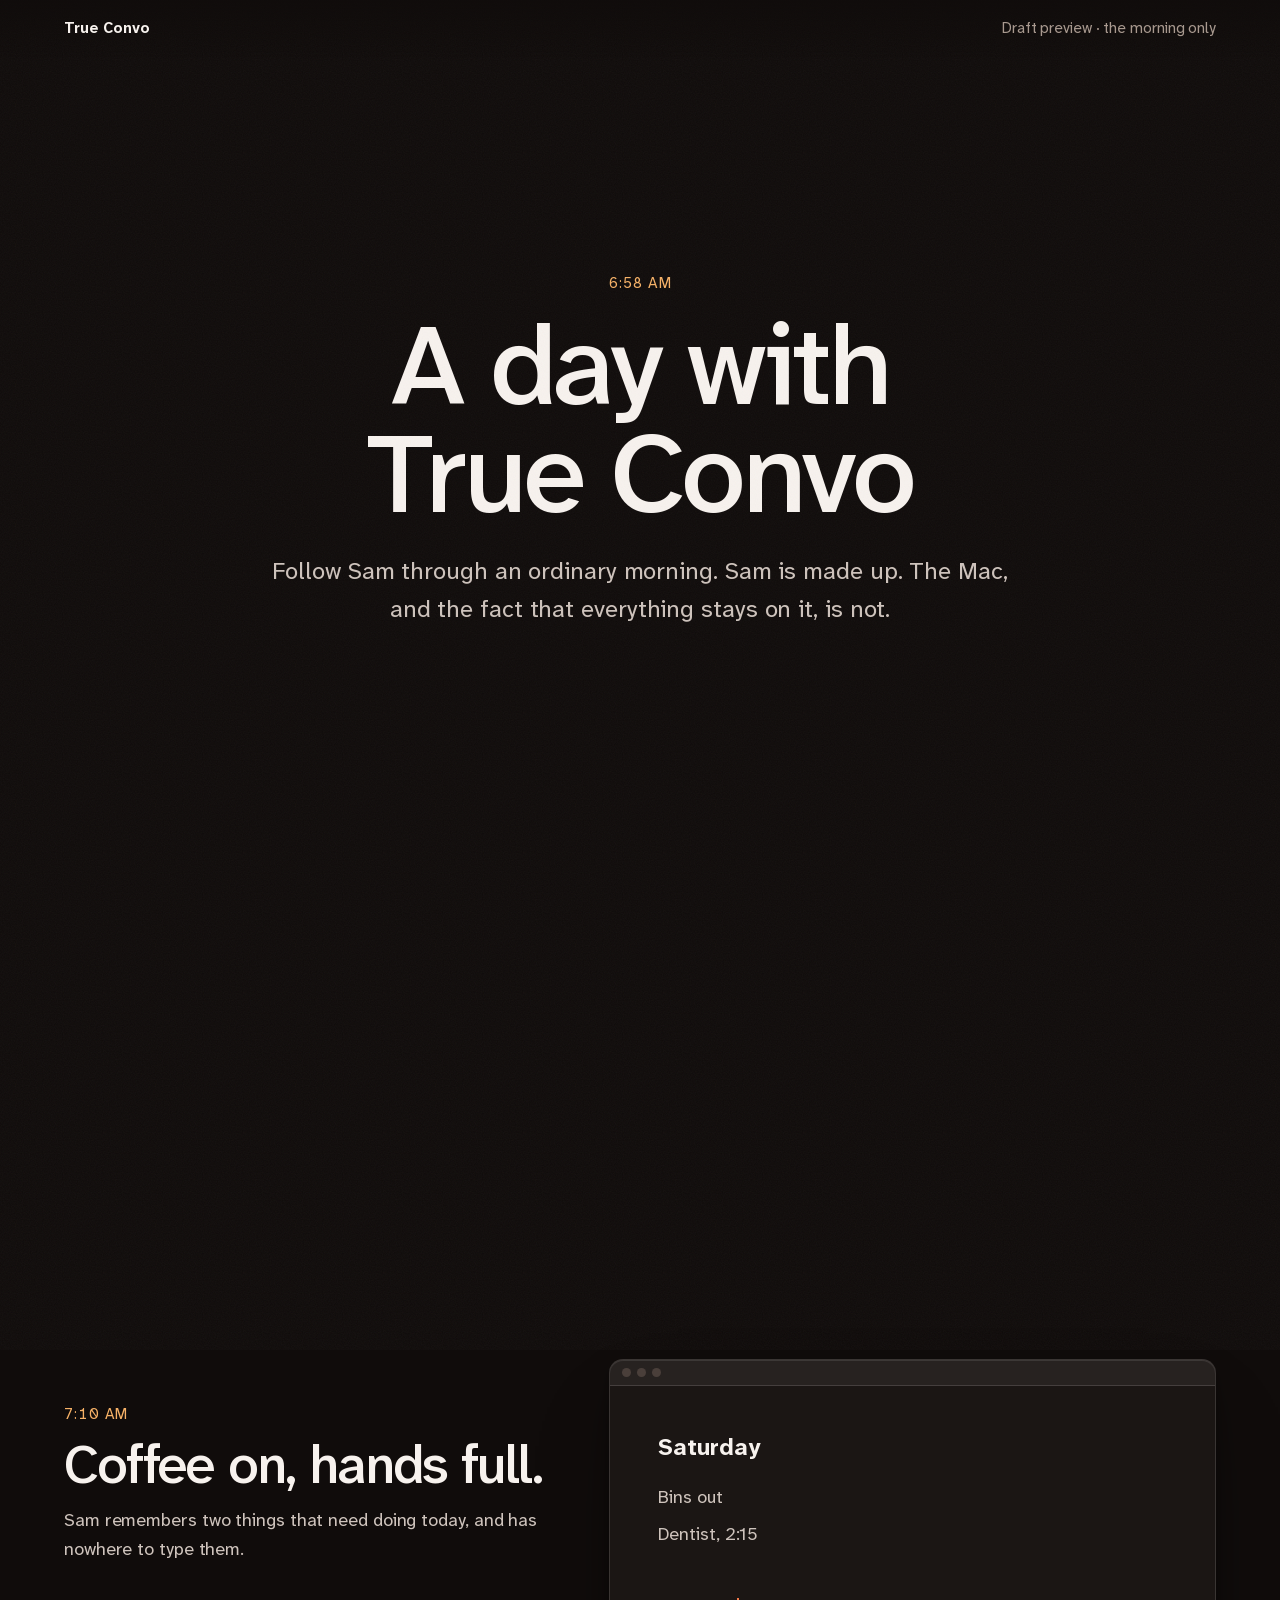
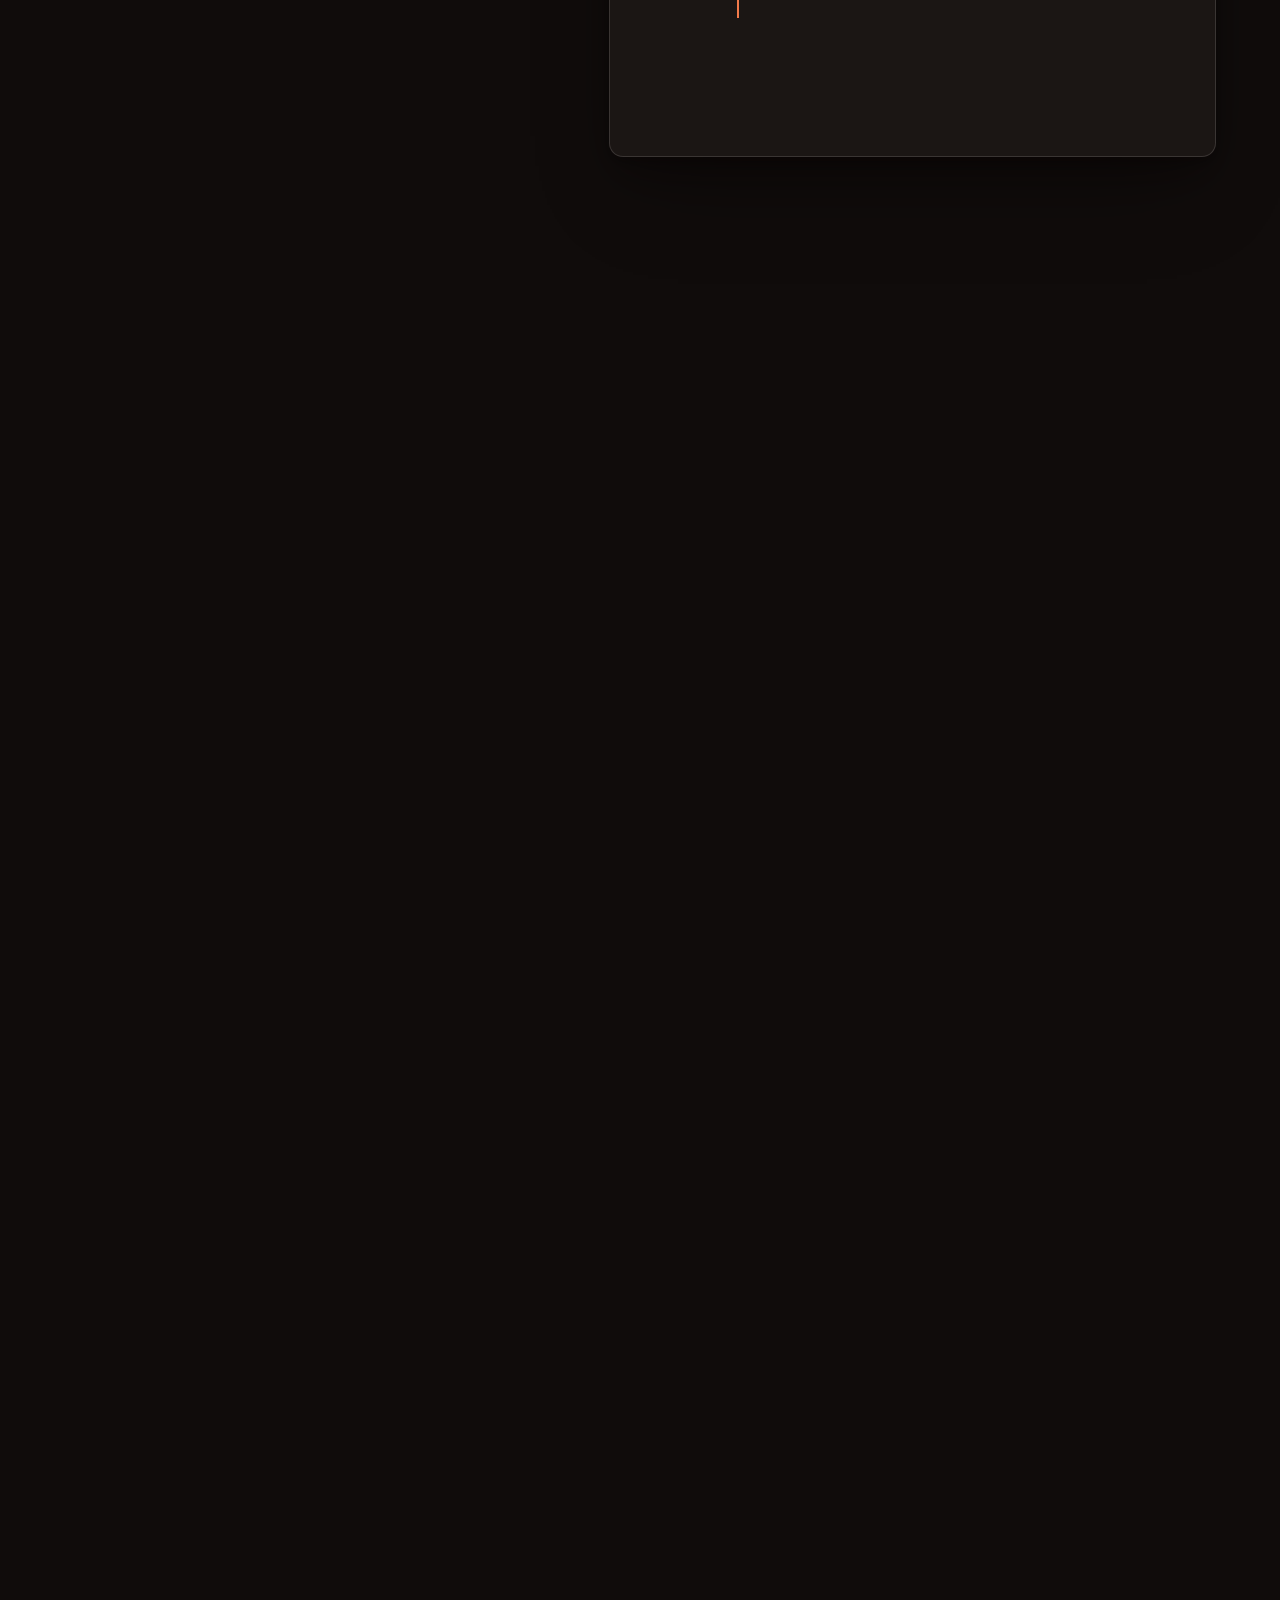
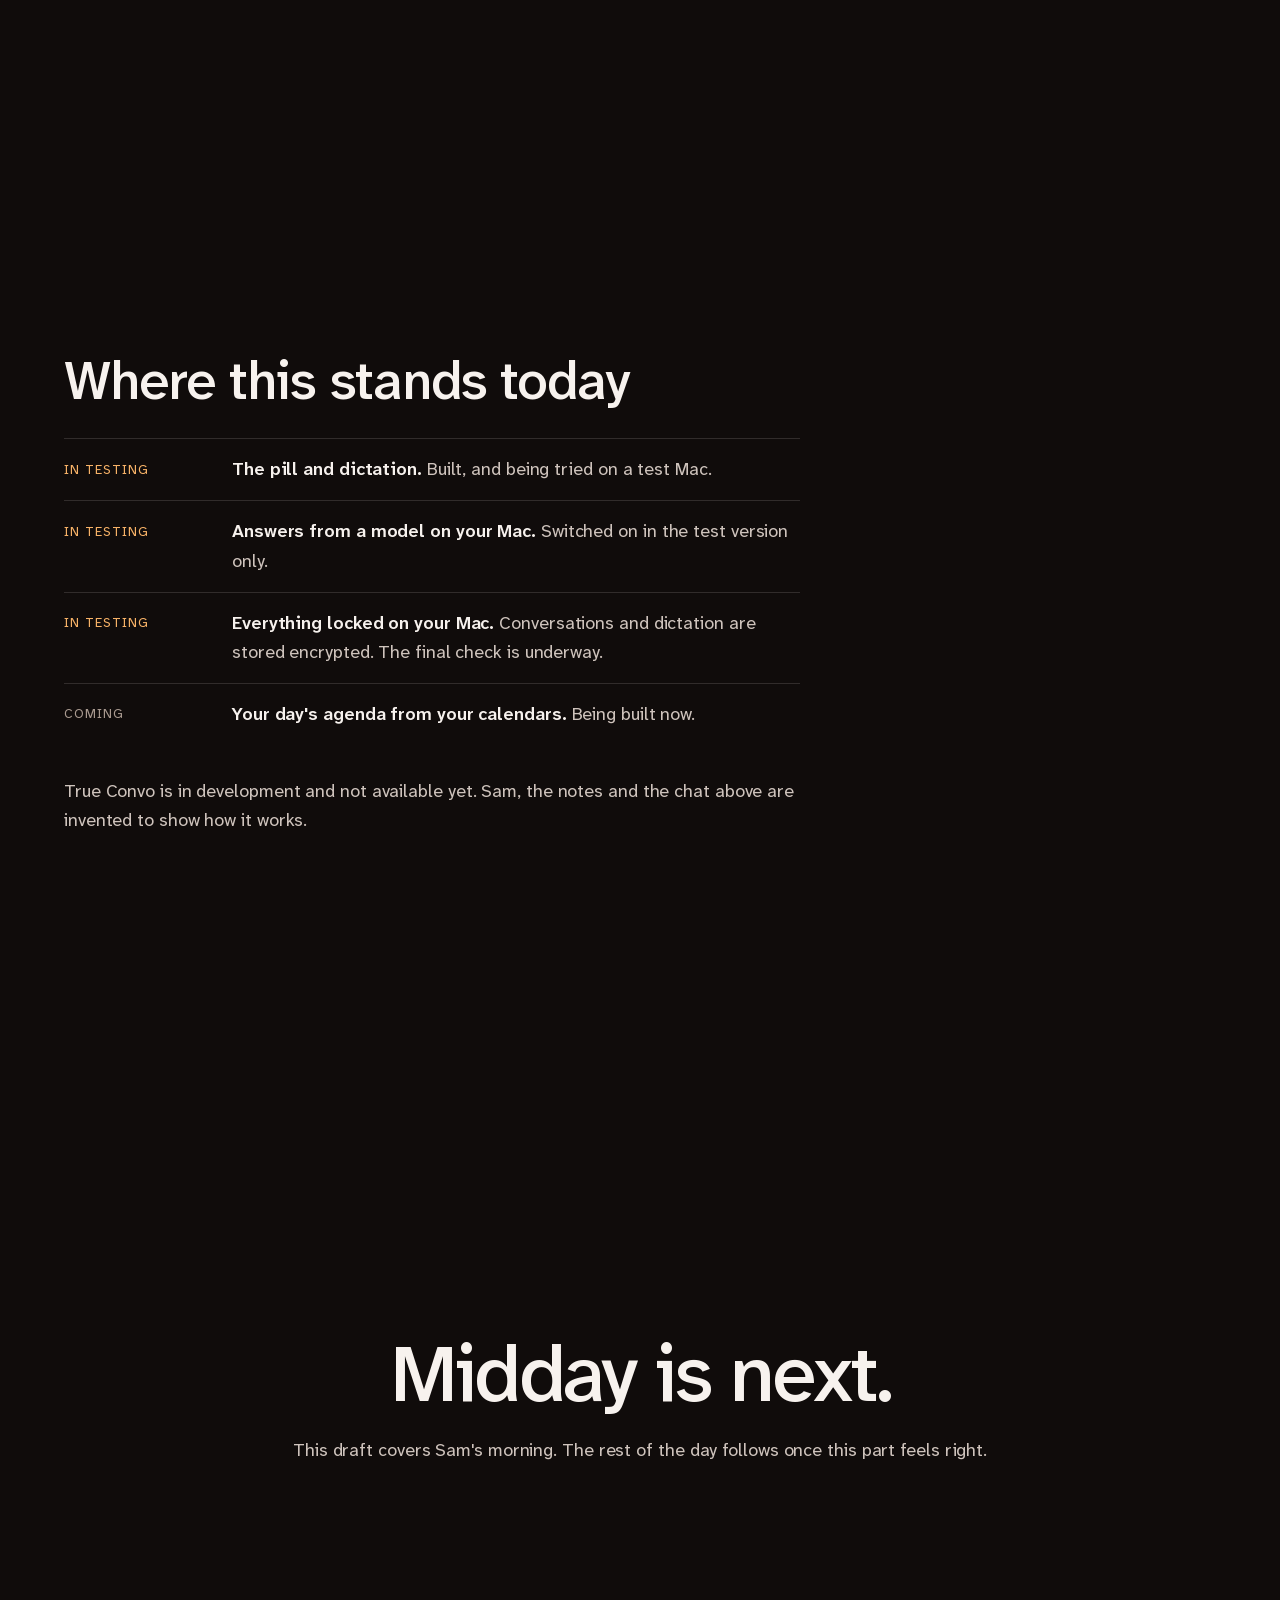
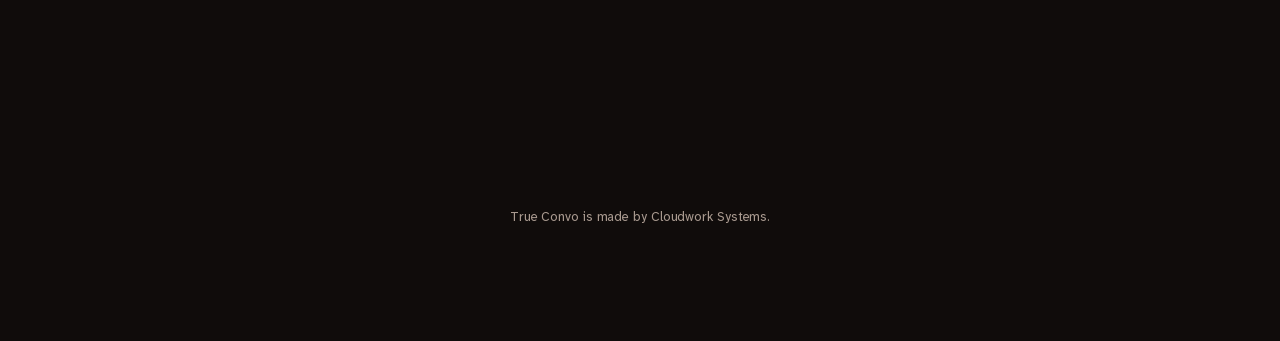
==== trueconvo-day/index.html @ 7fa87f6d "Add rough morning scene for "A day with True Convo" Draft scroll page built on the scroll-craft engi" ====
<!doctype html>
<!--
  "A day with True Convo": rough first scene (the morning). Draft preview only.
  Built with the scroll-craft engine (vendor/, MIT, see vendor/scroll-craft-LICENSE.txt).
  Colours and font follow True Convo's Ember brand (open-convo brand/README.md).
  Feature labels follow open-convo STATUS.md as of November 1, 2026.
  Nothing on this page loads from another site.
-->
<html lang="en">
<head>
<meta charset="utf-8">
<meta name="viewport" content="width=device-width, initial-scale=1, viewport-fit=cover">
<title>A day with True Convo</title>
<meta name="description" content="Follow one invented person through an ordinary morning with True Convo, a personal AI app for the Mac that keeps your conversations on your own computer.">
<meta name="robots" content="noindex">
<link rel="icon" href="data:image/svg+xml,<svg xmlns='http://www.w3.org/2000/svg' viewBox='0 0 32 32'><rect width='32' height='32' rx='7' fill='%2315110f'/><circle cx='16' cy='16' r='7' fill='%23f37a4a'/></svg>">
<link rel="stylesheet" href="vendor/scrollcraft.css">
<style>
  @font-face {
    font-family: "Atkinson Hyperlegible Next";
    font-style: normal; font-weight: 200 800; font-display: swap;
    src: url(fonts/atkinson-hyperlegible-next-02.woff2) format("woff2");
    unicode-range: U+0100-02BA, U+02BD-02C5, U+02C7-02CC, U+02CE-02D7, U+02DD-02FF, U+0304, U+0308, U+0329, U+1D00-1DBF, U+1E00-1E9F, U+1EF2-1EFF, U+2020, U+20A0-20AB, U+20AD-20C0, U+2113, U+2C60-2C7F, U+A720-A7FF;
  }
  @font-face {
    font-family: "Atkinson Hyperlegible Next";
    font-style: normal; font-weight: 200 800; font-display: swap;
    src: url(fonts/atkinson-hyperlegible-next-03.woff2) format("woff2");
    unicode-range: U+0000-00FF, U+0131, U+0152-0153, U+02BB-02BC, U+02C6, U+02DA, U+02DC, U+0304, U+0308, U+0329, U+2000-206F, U+20AC, U+2122, U+2191, U+2193, U+2212, U+2215, U+FEFF, U+FFFD;
  }

  /* Ember, mapped onto the engine's six roles. */
  :root {
    --sc-canvas:     #100c0b;
    --sc-surface:    #221c1a;
    --sc-ink:        #f7f2ee;
    --sc-ink-soft:   #cec3bc;
    --sc-accent:     #c8298b;
    --sc-accent-ink: #ffffff;
    --sc-font-display: "Atkinson Hyperlegible Next", -apple-system, BlinkMacSystemFont, "Segoe UI", sans-serif;
    --sc-font-text:    "Atkinson Hyperlegible Next", -apple-system, BlinkMacSystemFont, "Segoe UI", sans-serif;
    --sc-shadow-color: 15 40% 3%;

    --coral: #f37a4a;
    --amber: #f7b267;
    --magenta: #c8298b;
    --muted: #a8998f;
    --line: rgba(247, 242, 238, 0.14);
  }

  body { background: var(--sc-canvas); }

  .bar {
    position: fixed; inset: 0 0 auto 0; z-index: var(--sc-z-chrome);
    display: flex; justify-content: space-between; align-items: center;
    padding: var(--sc-4) var(--sc-gutter);
    font-size: var(--sc-t-sm); color: var(--sc-ink);
    background: linear-gradient(to bottom, rgba(16,12,11,0.85), rgba(16,12,11,0));
  }
  .bar b { font-weight: 700; letter-spacing: -0.01em; }
  .draft { color: var(--muted); }

  /* The signature move: the morning light is the Ember gradient, and it
     rises with the scroll, so the scroll bar is the clock. */
  .sky {
    position: absolute; inset: auto -20% -60% -20%; height: 120%;
    pointer-events: none; z-index: 0;
    background:
      radial-gradient(60% 55% at 50% 100%, rgba(247,178,103,0.42), rgba(243,122,74,0.30) 34%, rgba(200,41,139,0.20) 58%, transparent 80%);
    opacity: calc(0.25 + var(--sc-p, 0) * 0.75);
    translate: 0 calc((1 - var(--sc-p, 0)) * 45%);
  }

  /* --- 1 · hero ----------------------------------------------------------- */
  .hero { display: grid; place-items: center; text-align: center; padding-inline: var(--sc-gutter); }
  .hero__inner { position: relative; z-index: 2; max-width: 46rem; }
  .hero h1 { margin: 0 0 var(--sc-5); }
  .hero .sc-body { margin-inline: auto; font-size: var(--sc-t-lg); }
  .time { font-variant-numeric: tabular-nums; color: var(--amber); font-size: var(--sc-t-sm); letter-spacing: 0.06em; margin: 0 0 var(--sc-4); }

  /* --- 2 · the morning ---------------------------------------------------- */
  .morning {
    display: grid; grid-template-columns: minmax(0, 0.9fr) minmax(0, 1.1fr);
    align-items: center; gap: var(--sc-7);
    padding: 5.5rem var(--sc-gutter) var(--sc-6);
  }
  .steps { position: relative; z-index: 2; display: grid; }
  .steps > * { grid-area: 1 / 1; }
  .step .time { margin-bottom: var(--sc-3); }
  .step h2 { font-size: var(--sc-t-2xl); margin: 0 0 var(--sc-4); }
  .step p { margin: 0; }
  .tag {
    display: inline-block; margin-top: var(--sc-4);
    font-size: var(--sc-t-xs); letter-spacing: 0.08em; text-transform: uppercase;
    padding: 0.3em 0.75em; border-radius: 999px; border: 1px solid var(--line); color: var(--sc-ink-soft);
  }
  .tag--testing { border-color: rgba(247,178,103,0.5); color: var(--amber); }

  /* A drawn Mac screen. Drawn, not screenshotted, so it shows only what is built. */
  .mac {
    position: relative; z-index: 1;
    aspect-ratio: 16 / 10.5; border-radius: 14px;
    background: #1b1614; border: 1px solid var(--line);
    box-shadow: var(--sc-e3), var(--sc-edge);
    overflow: hidden;
  }
  .mac__menubar {
    height: 26px; display: flex; align-items: center; gap: 6px; padding-inline: 12px;
    background: rgba(247,242,238,0.05); border-bottom: 1px solid var(--line);
  }
  .mac__menubar i { width: 9px; height: 9px; border-radius: 50%; background: #4a3f3a; }
  .pane { position: absolute; inset: 26px 0 0 0; padding: 7% 8%; }
  .note__title { color: var(--sc-ink); font-size: var(--sc-t-lg); font-weight: 700; margin: 0 0 var(--sc-4); }
  .note__line { color: var(--sc-ink-soft); font-size: var(--sc-t-base); margin: 0 0 var(--sc-2); }
  .note__dictated { color: var(--sc-ink); font-size: var(--sc-t-base); margin: var(--sc-4) 0 0; }
  .note__dictated::after {
    content: ""; display: inline-block; width: 2px; height: 1.1em; margin-left: 2px;
    vertical-align: -0.15em; background: var(--coral);
  }

  .pill {
    position: absolute; left: 50%; top: 40px; translate: -50% 0; z-index: 3;
    display: flex; align-items: center; gap: 10px;
    padding: 8px 14px; border-radius: 999px;
    background: #2b2320; border: 1px solid rgba(243,122,74,0.55);
    box-shadow: var(--sc-e2); color: var(--sc-ink); font-size: var(--sc-t-xs);
    white-space: nowrap;
  }
  .wave { display: flex; gap: 3px; align-items: center; height: 14px; }
  .wave i { width: 3px; border-radius: 2px; background: var(--coral); height: 40%; }
  .wave i:nth-child(2) { height: 90%; } .wave i:nth-child(3) { height: 60%; }
  .wave i:nth-child(4) { height: 100%; } .wave i:nth-child(5) { height: 50%; }

  .desk { background: #1b1614; display: grid; grid-template-columns: 26% 1fr; padding: 0; }
  .desk__side { border-right: 1px solid var(--line); padding: 8% 7%; }
  .desk__side b { display: block; color: var(--sc-ink); font-size: var(--sc-t-sm); margin-bottom: var(--sc-4); }
  .desk__side span { display: block; color: var(--muted); font-size: var(--sc-t-xs); padding: 0.45em 0.6em; border-radius: 6px; margin-bottom: 4px; }
  .desk__side span.on { background: rgba(200,41,139,0.18); color: var(--sc-ink); }
  .desk__chat { padding: 6% 7%; display: flex; flex-direction: column; gap: var(--sc-4); }
  .msg { font-size: var(--sc-t-sm); line-height: 1.5; max-width: 34ch; }
  .msg small { display: block; color: var(--muted); font-size: var(--sc-t-xs); margin-bottom: 4px; }
  .msg--me { align-self: flex-end; background: #362c28; color: var(--sc-ink); padding: 0.7em 0.9em; border-radius: 12px 12px 2px 12px; }
  .msg--ai { color: var(--sc-ink-soft); }
  .local {
    margin-top: auto; align-self: flex-start; font-size: var(--sc-t-xs); color: var(--amber);
    border: 1px solid rgba(247,178,103,0.4); border-radius: 999px; padding: 0.3em 0.8em;
  }

  /* --- 3 · where this stands --------------------------------------------- */
  .stands h2 { margin: 0 0 var(--sc-6); }
  .stands ul { list-style: none; margin: 0; padding: 0; max-width: 46rem; }
  .stands li { display: grid; grid-template-columns: 9.5rem 1fr; gap: var(--sc-4); padding: var(--sc-4) 0; border-top: 1px solid var(--line); color: var(--sc-ink-soft); }
  .stands li b { color: var(--sc-ink); font-weight: 600; }
  .stands .k { font-size: var(--sc-t-xs); letter-spacing: 0.08em; text-transform: uppercase; padding-top: 0.25em; }
  .k--testing { color: var(--amber); }
  .k--coming { color: var(--muted); }

  /* --- 4 · close ---------------------------------------------------------- */
  .close { display: grid; place-items: center; text-align: center; padding-inline: var(--sc-gutter); }
  .close .sc-body { margin: var(--sc-5) auto 0; }
  .foot { position: absolute; inset: auto 0 0 0; padding: var(--sc-5) var(--sc-gutter); color: var(--muted); font-size: var(--sc-t-xs); text-align: center; }

  /* --- phone: the screen goes on top, the words underneath --------------- */
  @media (max-width: 760px) {
    .morning { grid-template-columns: 1fr; grid-template-rows: auto 1fr; gap: var(--sc-5); align-content: start; padding-top: 4.5rem; }
    .mac { order: -1; aspect-ratio: 4 / 3.9; }
    .note { padding-top: 16%; }
    .pill { top: 34px; }
    .msg { font-size: var(--sc-t-xs); }
    .desk__chat { padding: 7% 6%; gap: var(--sc-3); }
    .pane { padding: 8% 7%; }
    .desk { grid-template-columns: 1fr; }
    .desk__side { display: none; }
    .step h2 { font-size: var(--sc-t-xl); }
    .stands li { grid-template-columns: 1fr; gap: var(--sc-1); }
    .draft { display: none; }
  }
</style>
</head>
<body>

<span data-sc-progress></span>
<div class="sc-grain" aria-hidden="true"></div>

<header class="bar">
  <b>True Convo</b>
  <span class="draft">Draft preview · the morning only</span>
</header>

<main id="top">

  <!-- 1 · Before dawn. Greets on landing. -->
  <section data-sc-act="pin" data-sc-span="1.2" data-sc-drift="#100c0b">
    <div data-sc-stage class="hero">
      <div class="sky" aria-hidden="true"></div>
      <div class="hero__inner" data-sc-cue="0 1 0 0.12">
        <p class="time">6:58 AM</p>
        <h1 class="sc-display sc-display--xl" data-sc-kinetic="lines">A day with True&nbsp;Convo</h1>
        <p class="sc-body">Follow Sam through an ordinary morning. Sam is made up. The Mac, and the fact that everything stays on it, is not.</p>
      </div>
    </div>
  </section>

  <!-- 2 · The morning. One pinned act; the light rises as you scroll. -->
  <section data-sc-act="pin" data-sc-span="4.4" data-sc-drift="#1a1210">
    <div data-sc-stage class="morning">
      <div class="sky" aria-hidden="true"></div>

      <div class="steps">
        <div class="step" data-sc-cue="0 0.23 0 0.15">
          <p class="time">7:10 AM</p>
          <h2 class="sc-display">Coffee on, hands full.</h2>
          <p class="sc-body">Sam remembers two things that need doing today, and has nowhere to type them.</p>
        </div>
        <div class="step" data-sc-cue="0.2 0.45 0.15 0.15">
          <p class="time">7:11 AM</p>
          <h2 class="sc-display">Two taps, and it's listening.</h2>
          <p class="sc-body">A double tap of the Right Option key brings up a small pill at the top of the screen.</p>
          <span class="tag tag--testing">In testing</span>
        </div>
        <div class="step" data-sc-cue="0.42 0.67 0.15 0.15">
          <p class="time">7:11 AM</p>
          <h2 class="sc-display">Sam talks. The words land where the cursor is.</h2>
          <p class="sc-body">Any app Sam can type in. The speech is turned into text on the Mac itself.</p>
          <span class="tag tag--testing">In testing</span>
        </div>
        <div class="step" data-sc-cue="0.64">
          <p class="time">8:30 AM</p>
          <h2 class="sc-display">Then a harder question.</h2>
          <p class="sc-body">On the Desk, Sam asks for help planning a tricky call. The answer comes from an AI model running on Sam's own Mac. Nothing leaves it.</p>
          <span class="tag tag--testing">In testing</span>
        </div>
      </div>

      <div class="mac" aria-label="A drawing of Sam's Mac screen">
        <div class="mac__menubar" aria-hidden="true"><i></i><i></i><i></i></div>

        <div class="pane note" data-sc-cue="0 0.7 0 0.08">
          <p class="note__title">Saturday</p>
          <p class="note__line">Bins out</p>
          <p class="note__line">Dentist, 2:15</p>
          <p class="note__dictated" data-sc-cue="0.44 0.7 0.4 0.05" data-sc-kinetic="words">Call Mum back about Sunday lunch, and book the car in for Thursday.</p>
        </div>

        <div class="pill" data-sc-cue="0.22 0.66 0.15 0.12" aria-hidden="true">
          <span class="wave"><i></i><i></i><i></i><i></i><i></i></span>
          Listening
        </div>

        <div class="pane desk" data-sc-cue="0.66">
          <div class="desk__side" aria-hidden="true">
            <b>Desk</b>
            <span class="on">Planning the call</span>
            <span>Garden ideas</span>
            <span>Holiday list</span>
          </div>
          <div class="desk__chat">
            <p class="msg msg--me">I need to tell my landlord the boiler's broken again. How do I keep it calm but firm?</p>
            <p class="msg msg--ai"><small>True Convo</small>Start with the date it broke and what you've already tried. Then say what you need and by when.</p>
            <span class="local">Answered on this Mac</span>
          </div>
        </div>
      </div>
    </div>
  </section>

  <!-- 3 · Plain facts, read like a document. -->
  <section class="sc-section stands" data-sc-act="flow" data-sc-drift="#15110f">
    <div class="sc-wrap" data-sc-in data-sc-stagger="70">
      <h2 class="sc-display sc-display--md">Where this stands today</h2>
      <ul>
        <li><span class="k k--testing">In testing</span><span><b>The pill and dictation.</b> Built, and being tried on a test Mac.</span></li>
        <li><span class="k k--testing">In testing</span><span><b>Answers from a model on your Mac.</b> Switched on in the test version only.</span></li>
        <li><span class="k k--testing">In testing</span><span><b>Everything locked on your Mac.</b> Conversations and dictation are stored encrypted. The final check is underway.</span></li>
        <li><span class="k k--coming">Coming</span><span><b>Your day's agenda from your calendars.</b> Being built now.</span></li>
      </ul>
      <p class="sc-body" style="margin-top: var(--sc-6)">True Convo is in development and not available yet. Sam, the notes and the chat above are invented to show how it works.</p>
    </div>
  </section>

  <!-- 4 · Close. -->
  <section data-sc-act="pin" data-sc-span="1.1" data-sc-drift="#100c0b">
    <div data-sc-stage class="close">
      <div>
        <h2 class="sc-display sc-display--lg" data-sc-cue="0.05" data-sc-kinetic="lines">Midday is next.</h2>
        <p class="sc-body" data-sc-cue="0.1">This draft covers Sam's morning. The rest of the day follows once this part feels right.</p>
      </div>
      <footer class="foot">True Convo is made by Cloudwork Systems.</footer>
    </div>
  </section>

</main>

<script src="vendor/scrollcraft.js"></script>
<script>ScrollCraft.mount(document.body);</script>
</body>
</html>
---- trueconvo-day/vendor/scrollcraft.css ----
/* ============================================================================
   scrollcraft.css: the taste floor
   ----------------------------------------------------------------------------
   Two layers, and the split matters:

     TOKENS   what you override per brand. Colour roles, the type ramp, the
              spacing scale, elevation, motion. A brand is ~12 values.
     DEVICES  what the engine drives. Do not restyle these to taste; they are
              the mechanism. Style your own markup instead.

   Nothing here draws a "component". There are no card, badge, or pill classes,
   because a stylesheet that ships those is how every page built on it ends up
   with the same shapes. You get a floor and a vocabulary; the composition is
   yours.
   ========================================================================== */

/* ---------------------------------------------------------------- tokens -- */
:root {
  /* --- colour roles. Override these six and the page is rebranded. -------- */
  --sc-canvas:      #08090b;   /* the page ground. Drift interpolates this.   */
  --sc-surface:     #101217;   /* anything raised off the ground             */
  --sc-ink:         #f4f2ef;   /* primary text                               */
  --sc-ink-soft:    #9a9ba1;   /* secondary text. Tinted, never flat gray.   */
  --sc-accent:      #d8ff3e;   /* ONE accent. It owns a region, not confetti. */
  --sc-accent-ink:  #08090b;   /* text that sits on the accent               */

  --sc-hairline:    color-mix(in oklab, var(--sc-ink) 12%, transparent);
  --sc-hairline-strong: color-mix(in oklab, var(--sc-ink) 22%, transparent);

  /* --- type. Two families max. Display carries voice, text carries prose. - */
  --sc-font-display: "Instrument Sans", "Geist", system-ui, sans-serif;
  --sc-font-text:    "Geist", system-ui, sans-serif;
  --sc-font-mono:    "Geist Mono", ui-monospace, monospace;

  /* Fluid ramp. Tracking tightens as size grows because a face set at 6rem
     with 0 tracking reads loose; this is optical correction, not decoration. */
  --sc-t-xs:   clamp(0.75rem, 0.72rem + 0.15vw, 0.82rem);
  --sc-t-sm:   clamp(0.875rem, 0.84rem + 0.18vw, 0.95rem);
  --sc-t-base: clamp(1rem, 0.96rem + 0.22vw, 1.125rem);
  --sc-t-lg:   clamp(1.2rem, 1.1rem + 0.5vw, 1.5rem);
  --sc-t-xl:   clamp(1.6rem, 1.35rem + 1.2vw, 2.25rem);
  --sc-t-2xl:  clamp(2.1rem, 1.6rem + 2.4vw, 3.4rem);
  --sc-t-3xl:  clamp(2.8rem, 1.9rem + 4.2vw, 5rem);
  --sc-t-4xl:  clamp(3.4rem, 1.9rem + 6.6vw, 7.5rem);

  --sc-track-tight:  -0.035em;
  --sc-track-snug:   -0.02em;
  --sc-track-normal: -0.005em;
  --sc-track-wide:    0.08em;

  --sc-leading-none: 0.94;
  --sc-leading-tight: 1.06;
  --sc-leading-body: 1.62;

  --sc-measure: 62ch;

  /* --- space. 4px base: the useful middle steps an 8-only scale misses. --- */
  --sc-1: 0.25rem;  --sc-2: 0.5rem;   --sc-3: 0.75rem;  --sc-4: 1rem;
  --sc-5: 1.5rem;   --sc-6: 2rem;     --sc-7: 3rem;     --sc-8: 4rem;
  --sc-9: 6rem;     --sc-10: 8rem;    --sc-11: 12rem;

  /* Section rhythm is fluid so a phone doesn't inherit desktop air. */
  --sc-section: clamp(4.5rem, 9vw, 11rem);
  --sc-gutter:  clamp(1.25rem, 5vw, 5.5rem);
  --sc-maxw:    82rem;

  /* --- radius. Pick one scale for the page and hold it. ------------------- */
  --sc-r-sm: 6px;  --sc-r-md: 12px;  --sc-r-lg: 20px;  --sc-r-pill: 999px;

  /* --- elevation. Every shadow has an offset AND a soft blur, and is tinted
         to the canvas hue. A zero-offset coloured halo is decoration, not
         depth, so there isn't one here. ---------------------------------- */
  --sc-shadow-color: 220 40% 2%;
  --sc-e1: 0 1px 2px hsl(var(--sc-shadow-color) / 0.28),
           0 2px 6px -1px hsl(var(--sc-shadow-color) / 0.20);
  --sc-e2: 0 2px 4px hsl(var(--sc-shadow-color) / 0.24),
           0 8px 18px -4px hsl(var(--sc-shadow-color) / 0.30);
  --sc-e3: 0 4px 8px hsl(var(--sc-shadow-color) / 0.22),
           0 18px 40px -8px hsl(var(--sc-shadow-color) / 0.38),
           0 48px 90px -24px hsl(var(--sc-shadow-color) / 0.30);

  /* Edge light: a 1px top highlight sells a raised surface better than any
     amount of blur, because real raised things catch light on their lip. */
  --sc-edge: inset 0 1px 0 color-mix(in oklab, var(--sc-ink) 10%, transparent);

  /* --- motion. Built-in CSS easings are too weak for UI. ------------------ */
  --sc-ease-out:    cubic-bezier(0.23, 1, 0.32, 1);
  --sc-ease-in-out: cubic-bezier(0.77, 0, 0.175, 1);
  --sc-ease-drawer: cubic-bezier(0.32, 0.72, 0, 1);
  --sc-d-fast: 160ms;  --sc-d-base: 240ms;  --sc-d-slow: 420ms;

  --sc-z-stage: 1; --sc-z-copy: 20; --sc-z-chrome: 60;
}

/* --------------------------------------------------------------- reset -- */
*, *::before, *::after { box-sizing: border-box; }
html { -webkit-text-size-adjust: 100%; scroll-behavior: smooth; }
@media (prefers-reduced-motion: reduce) { html { scroll-behavior: auto; } }

body {
  margin: 0;
  background: var(--sc-canvas);
  color: var(--sc-ink);
  font-family: var(--sc-font-text);
  font-size: var(--sc-t-base);
  line-height: var(--sc-leading-body);
  letter-spacing: var(--sc-track-normal);
  -webkit-font-smoothing: antialiased;
  text-rendering: optimizeLegibility;
  font-synthesis-weight: none;
  overflow-x: clip;
}
img, video, canvas, svg { display: block; max-width: 100%; }
button, input, select, textarea { font: inherit; color: inherit; }

/* ------------------------------------------------- the browser surfaces --
   The parts you did not draw still carry the design. Selection, caret, focus
   ring, scrollbar and tabular numerals all ship with defaults that belong to no
   design system. Theming them is the cheapest signal that a page was built
   rather than assembled, and it is the step that gets skipped most reliably. */
::selection { background: var(--sc-accent); color: var(--sc-accent-ink); }
:root { caret-color: var(--sc-accent); accent-color: var(--sc-accent); }
:focus-visible {
  outline: 2px solid var(--sc-accent);
  outline-offset: 3px;
  border-radius: var(--sc-r-sm);
}
:where(a) { color: inherit; text-decoration-thickness: 1px; text-underline-offset: 0.22em; }
@supports (scrollbar-color: auto) {
  html { scrollbar-color: color-mix(in oklab, var(--sc-ink) 26%, transparent) transparent; scrollbar-width: thin; }
}
:where(table, .sc-nums, [data-sc-count]) { font-variant-numeric: tabular-nums; }

/* ----------------------------------------------------------- typography -- */
.sc-display {
  font-family: var(--sc-font-display);
  font-weight: 500;
  line-height: var(--sc-leading-none);
  letter-spacing: var(--sc-track-tight);
  text-wrap: balance;
  margin: 0;
}
.sc-display--xl { font-size: var(--sc-t-4xl); }
.sc-display--lg { font-size: var(--sc-t-3xl); }
.sc-display--md { font-size: var(--sc-t-2xl); letter-spacing: var(--sc-track-snug); }
.sc-lede {
  font-size: var(--sc-t-lg);
  line-height: 1.44;
  letter-spacing: var(--sc-track-snug);
  color: var(--sc-ink);
  max-width: 46ch;
  text-wrap: pretty;
  margin: 0;
}
.sc-body { max-width: var(--sc-measure); color: var(--sc-ink-soft); text-wrap: pretty; margin: 0; }
.sc-label {
  font-family: var(--sc-font-mono);
  font-size: var(--sc-t-xs);
  letter-spacing: var(--sc-track-wide);
  text-transform: uppercase;
  color: var(--sc-ink-soft);
}

/* ---------------------------------------------------------------- layout -- */
.sc-wrap { width: 100%; max-width: var(--sc-maxw); margin-inline: auto; padding-inline: var(--sc-gutter); }
.sc-section { padding-block: var(--sc-section); }
/* More space above a heading than below it: the gap belongs to the boundary,
   not to the pair. */
.sc-stack > * + * { margin-top: var(--sc-4); }
.sc-stack > :is(h1,h2,h3) { margin-top: var(--sc-7); }
.sc-stack > :is(h1,h2,h3):first-child { margin-top: 0; }
.sc-rule { height: 1px; border: 0; background: var(--sc-hairline); margin: 0; }

/* =============================================================== DEVICES ==
   Driven by the engine. Restyle your own markup, not these.                */

.sc-act--pinned { position: relative; }
.sc-stage {
  position: sticky; top: 0;
  height: 100vh; height: 100svh;
  overflow: clip;
  z-index: var(--sc-z-stage);
}

/* scrub / sequence media */
.sc-stage :is(video[data-sc-scrub], canvas[data-sc-sequence], .sc-stage__poster) {
  position: absolute; inset: 0;
  width: 100%; height: 100%;
  object-fit: cover;
}
video[data-sc-scrub] { opacity: 0; transition: opacity 380ms var(--sc-ease-out); }
.sc-has-clip video[data-sc-scrub] { opacity: 1; }
/* The poster is a live frame-holder, not a placeholder: it stays up until a
   real video frame has painted, which is what stops the blank-stage flash. */
.sc-stage__poster { z-index: 0; transition: opacity 380ms var(--sc-ease-out); }
.sc-has-clip .sc-stage__poster { opacity: 0; }

/* A scrim only where text sits. A full-frame darkening layer flattens the
   image everywhere to fix contrast in one corner. */
.sc-scrim {
  position: absolute; inset: 0; pointer-events: none; z-index: 1;
  background: linear-gradient(
    var(--sc-scrim-angle, 180deg),
    color-mix(in oklab, var(--sc-canvas) var(--sc-scrim-a, 78%), transparent) 0%,
    color-mix(in oklab, var(--sc-canvas) 30%, transparent) 42%,
    transparent 68%);
}
/* Point the scrim at the copy. A scrim gradient that darkens the top while the
   copy sits at the bottom fixes contrast nowhere and flattens the image
   everywhere, which is the most common way text-over-video goes wrong. */
.sc-scrim--bottom { --sc-scrim-angle: 0deg; }
.sc-scrim--left   { --sc-scrim-angle: 90deg; }
.sc-scrim--right  { --sc-scrim-angle: 270deg; }

/* Corner scrims, for copy anchored to a corner. An edge gradient has to darken
   a whole band across the frame to cover one corner; a corner gradient puts the
   density where the text is and leaves the rest of the image alone. Pair with
   .sc-copy--lead / .sc-copy--trail. */
.sc-scrim--lead {
  background: linear-gradient(to top right,
    color-mix(in oklab, var(--sc-canvas) 94%, transparent) 0%,
    color-mix(in oklab, var(--sc-canvas) 72%, transparent) 30%,
    color-mix(in oklab, var(--sc-canvas) 30%, transparent) 52%,
    transparent 72%);
}
.sc-scrim--trail {
  background: linear-gradient(to top left,
    color-mix(in oklab, var(--sc-canvas) 94%, transparent) 0%,
    color-mix(in oklab, var(--sc-canvas) 72%, transparent) 30%,
    color-mix(in oklab, var(--sc-canvas) 30%, transparent) 52%,
    transparent 72%);
}
/* A band across the bottom, for copy that spans the full width of the frame.
   That is what both corner anchors become below 860px, and it is also the right
   shape whenever the copy block is wider than a corner. */
.sc-scrim--band {
  background: linear-gradient(to top,
    color-mix(in oklab, var(--sc-canvas) 94%, transparent) 0%,
    color-mix(in oklab, var(--sc-canvas) 74%, transparent) 22%,
    color-mix(in oklab, var(--sc-canvas) 30%, transparent) 42%,
    transparent 58%);
}
.sc-scrim--vignette {
  background: radial-gradient(120% 90% at 50% 45%, transparent 40%,
              color-mix(in oklab, var(--sc-canvas) 70%, transparent) 100%);
}

/* copy over a stage.
   max-width is in rem, never ch. A `ch` on this container resolves against the
   CONTAINER's font-size (body size), not the display size of the heading inside
   it, so `max-width: 20ch` here silently produces a ~180px column and wraps a
   hero headline to six lines. Set a ch measure on the text element itself. */
.sc-copy {
  position: absolute; z-index: var(--sc-z-copy);
  inset-inline: var(--sc-gutter);
  max-width: min(46rem, 76vw);
  will-change: opacity, transform;
}
.sc-copy--lead   { left: var(--sc-gutter); bottom: clamp(3rem, 12vh, 9rem); }
/* inset-inline FIRST. It is the shorthand for left+right, so declaring it after
   `left: 50%` resets left to auto and the block drifts off the left edge. */
.sc-copy--center { inset-inline: auto; left: 50%; top: 50%; translate: -50% -50%; text-align: center; }
.sc-copy--trail  { inset-inline: auto; right: var(--sc-gutter); bottom: clamp(3rem, 12vh, 9rem); text-align: right; }

/* cue defaults: the engine writes opacity/transform inline, these are the
   pre-paint state so nothing flashes before the first read() */
[data-sc-cue] { opacity: 0; will-change: opacity, transform; }
.sc-ready [data-sc-cue] { transition: none; }

/* kinetic split */
.sc-split { display: inline-block; overflow: hidden; vertical-align: top; }
/* Descenders live below the baseline; a line mask clipped to the line box eats
   the tails off g, y, p, j. The padding buys them room back. */
.sc-split--line { display: block; padding-bottom: 0.14em; margin-bottom: -0.14em; }
.sc-split__i { display: inline-block; will-change: transform, opacity; }
.sc-is-split { opacity: 1 !important; }

/* horizontal rail */
[data-sc-pan] { display: flex; will-change: transform; }

/* reveal + parallax */
[data-sc-reveal] { will-change: clip-path; }
[data-sc-parallax] { will-change: transform; }

/* flow reveal (fires once) */
[data-sc-in], [data-sc-stagger] > * {
  opacity: 0;
  transform: translate3d(0, 14px, 0);
  transition: opacity 620ms var(--sc-ease-out), transform 620ms var(--sc-ease-out);
}
[data-sc-in].sc-in, [data-sc-stagger] > .sc-in { opacity: 1; transform: none; }

/* pointer devices */
[data-sc-tilt] { transform-style: preserve-3d; will-change: transform; }
[data-sc-magnet] { will-change: transform; }
/* isolation always; position only if nothing more specific already set it.
   Written with :where() (zero specificity) on purpose: a plain `position:
   relative` here has the same weight as `.sc-stage` and, being later in the
   file, silently wins. A stage carrying both attributes then stops being
   sticky and the whole act scrolls away instead of pinning. */
[data-sc-spotlight] { isolation: isolate; }
:where([data-sc-spotlight]) { position: relative; }
[data-sc-spotlight]::after {
  content: ""; position: absolute; inset: 0; pointer-events: none; z-index: 2;
  background: radial-gradient(
    28rem 28rem at calc(var(--sc-mx, 0.5) * 100%) calc(var(--sc-my, 0.5) * 100%),
    color-mix(in oklab, var(--sc-accent) 16%, transparent), transparent 70%);
  opacity: 0; transition: opacity var(--sc-d-slow) var(--sc-ease-out);
}
[data-sc-spotlight]:hover::after { opacity: 1; }

/* =========================================================== WORLDFLIGHT ==
   One fixed stage for the whole page. The only thing in document flow is the
   spacer, and it is empty. If you find yourself adding a section here, you want
   act mode instead: the moment a real block scrolls past the fixed stage, the
   page has a seam again and the whole point is gone.                        */

[data-sc-mode="worldflight"] { position: relative; }

.sc-world {
  position: fixed; inset: 0;
  overflow: clip;
  z-index: var(--sc-z-stage);
  background: var(--sc-canvas);
}

/* Every leg is mounted for the life of the page and stacked in the same box.
   The engine owns opacity, visibility and z-index here; do not set them. */
.sc-world__seg {
  position: absolute; inset: 0;
  opacity: 0;
  will-change: opacity;
}
.sc-world__seg > :is(video, img, canvas) {
  position: absolute; inset: 0;
  width: 100%; height: 100%;
  object-fit: cover;
}
/* The poster is the frame-holder AND the first camera move: the engine pushes
   it in slowly until a real decoded frame is available to replace it. */
.sc-world__poster {
  z-index: 0;
  transform-origin: 50% 50%;
  transition: opacity 420ms var(--sc-ease-out);
}
.sc-world__seg > video { z-index: 1; }
.sc-world__seg.sc-has-clip .sc-world__poster { opacity: 0; }
/* The act stylesheet lights a clip through its ancestor act. A worldflight leg
   has no act, so match the class the engine also writes on the clip itself. */
video[data-sc-scrub].sc-has-clip { opacity: 1; }

/* The copy layer is fixed too, and inert by default: the engine hands
   pointer-events back to a block only while it is actually legible. */
.sc-world__copy {
  position: fixed; inset: 0;
  z-index: var(--sc-z-copy);
  pointer-events: none;
}
.sc-world__scrim { position: absolute; inset: 0; pointer-events: none; z-index: 0; }
[data-sc-copy] {
  opacity: 0;
  pointer-events: none;
  will-change: opacity, transform;
}
.sc-ready [data-sc-copy] { transition: none; }

/* The track. Empty on purpose. */
.sc-world__spacer { pointer-events: none; }

/* scroll progress */
[data-sc-progress] {
  position: fixed; inset: 0 0 auto 0; height: 2px; z-index: var(--sc-z-chrome);
  background: var(--sc-accent); transform-origin: 0 50%; transform: scaleX(0);
  will-change: transform;
}

/* ----------------------------------------------------------- atmosphere --
   Depth is not only shadow. Grain keeps a flat dark ground from banding, and
   it is the difference between "a dark page" and "a lit room". */
.sc-grain { position: fixed; inset: 0; pointer-events: none; z-index: 3; opacity: 0.045; }
.sc-grain::before {
  content: ""; position: absolute; inset: -50%;
  background-image: url("data:image/svg+xml;utf8,<svg xmlns='http://www.w3.org/2000/svg' width='140' height='140'><filter id='n'><feTurbulence type='fractalNoise' baseFrequency='0.85' numOctaves='3'/></filter><rect width='140' height='140' filter='url(%23n)'/></svg>");
}

/* -------------------------------------------------------- reduced motion -- */
@media (prefers-reduced-motion: reduce) {
  /* Fewer and gentler, not zero. Opacity still carries the reveal so the page
     is comprehensible; every position change is dropped. */
  [data-sc-in], [data-sc-stagger] > * { transform: none; transition-duration: 220ms; }
  [data-sc-parallax], [data-sc-pan], .sc-split__i { transform: none !important; }
  /* A wipe is a position change too. Show reveal content settled. */
  [data-sc-reveal] { clip-path: none !important; }
  /* A rail's transform IS its navigation, not decoration. Zeroing it the way
     parallax and kinetic type are zeroed parks the act on its first screenful
     and makes everything past the fold unreachable: a device degrading into
     missing content. Hand the travel back to the reader as an ordinary scroll
     region instead, so the same items are all still gettable without motion.
     A build that would rather re-lay the rail out as a grid can still do that;
     this is the floor, not the ceiling. */
  [data-sc-act="pan"] .sc-stage,
  [data-sc-act="pan"] [data-sc-stage] {
    overflow-x: auto; overflow-y: hidden;
    overscroll-behavior-x: contain;
    scroll-snap-type: x proximity;
  }
  [data-sc-pan] > * { scroll-snap-align: center; }
  [data-sc-spotlight]::after { display: none; }
  /* A worldflight keeps its whole story here. No clip is ever fetched, so the
     posters are the film, and they cross-dissolve through exactly the same
     seams at exactly the same scroll positions. The push-in and the copy drift
     are the only things that go. */
  .sc-world__poster, [data-sc-copy] { transform: none !important; }
}

/* --------------------------------------------------------------- mobile -- */
@media (max-width: 860px) {
  .sc-copy { inset-inline: var(--sc-gutter); max-width: none; }
  .sc-copy--trail { text-align: left; }
  .sc-stage { height: 100svh; }
  /* .sc-copy--trail re-anchors to the left and spans the full width here, so a
     bottom-RIGHT corner gradient darkens the one corner the copy just left and
     guarantees a contrast failure over any bright clip. Point the density at
     the copy: the same band .sc-scrim--band paints. */
  .sc-scrim--trail {
    background: linear-gradient(to top,
      color-mix(in oklab, var(--sc-canvas) 94%, transparent) 0%,
      color-mix(in oklab, var(--sc-canvas) 74%, transparent) 22%,
      color-mix(in oklab, var(--sc-canvas) 30%, transparent) 42%,
      transparent 58%);
  }
}
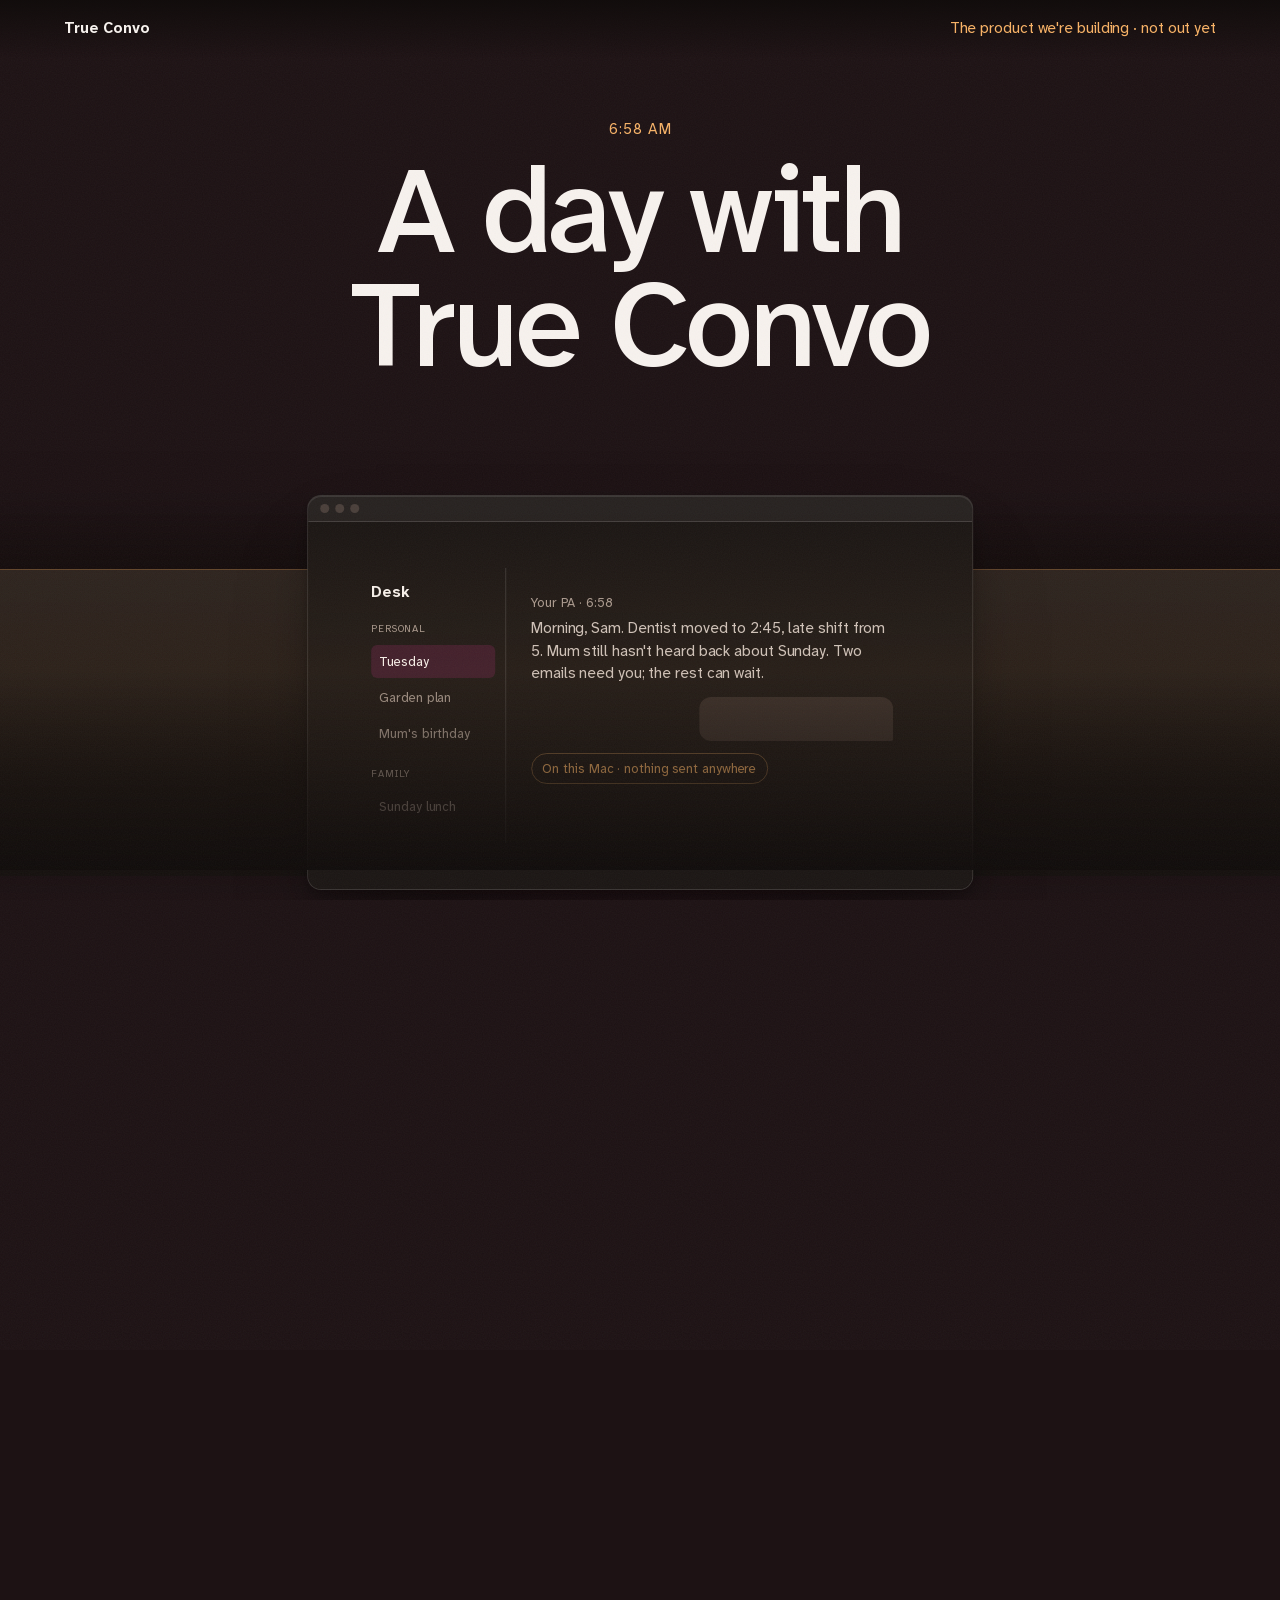
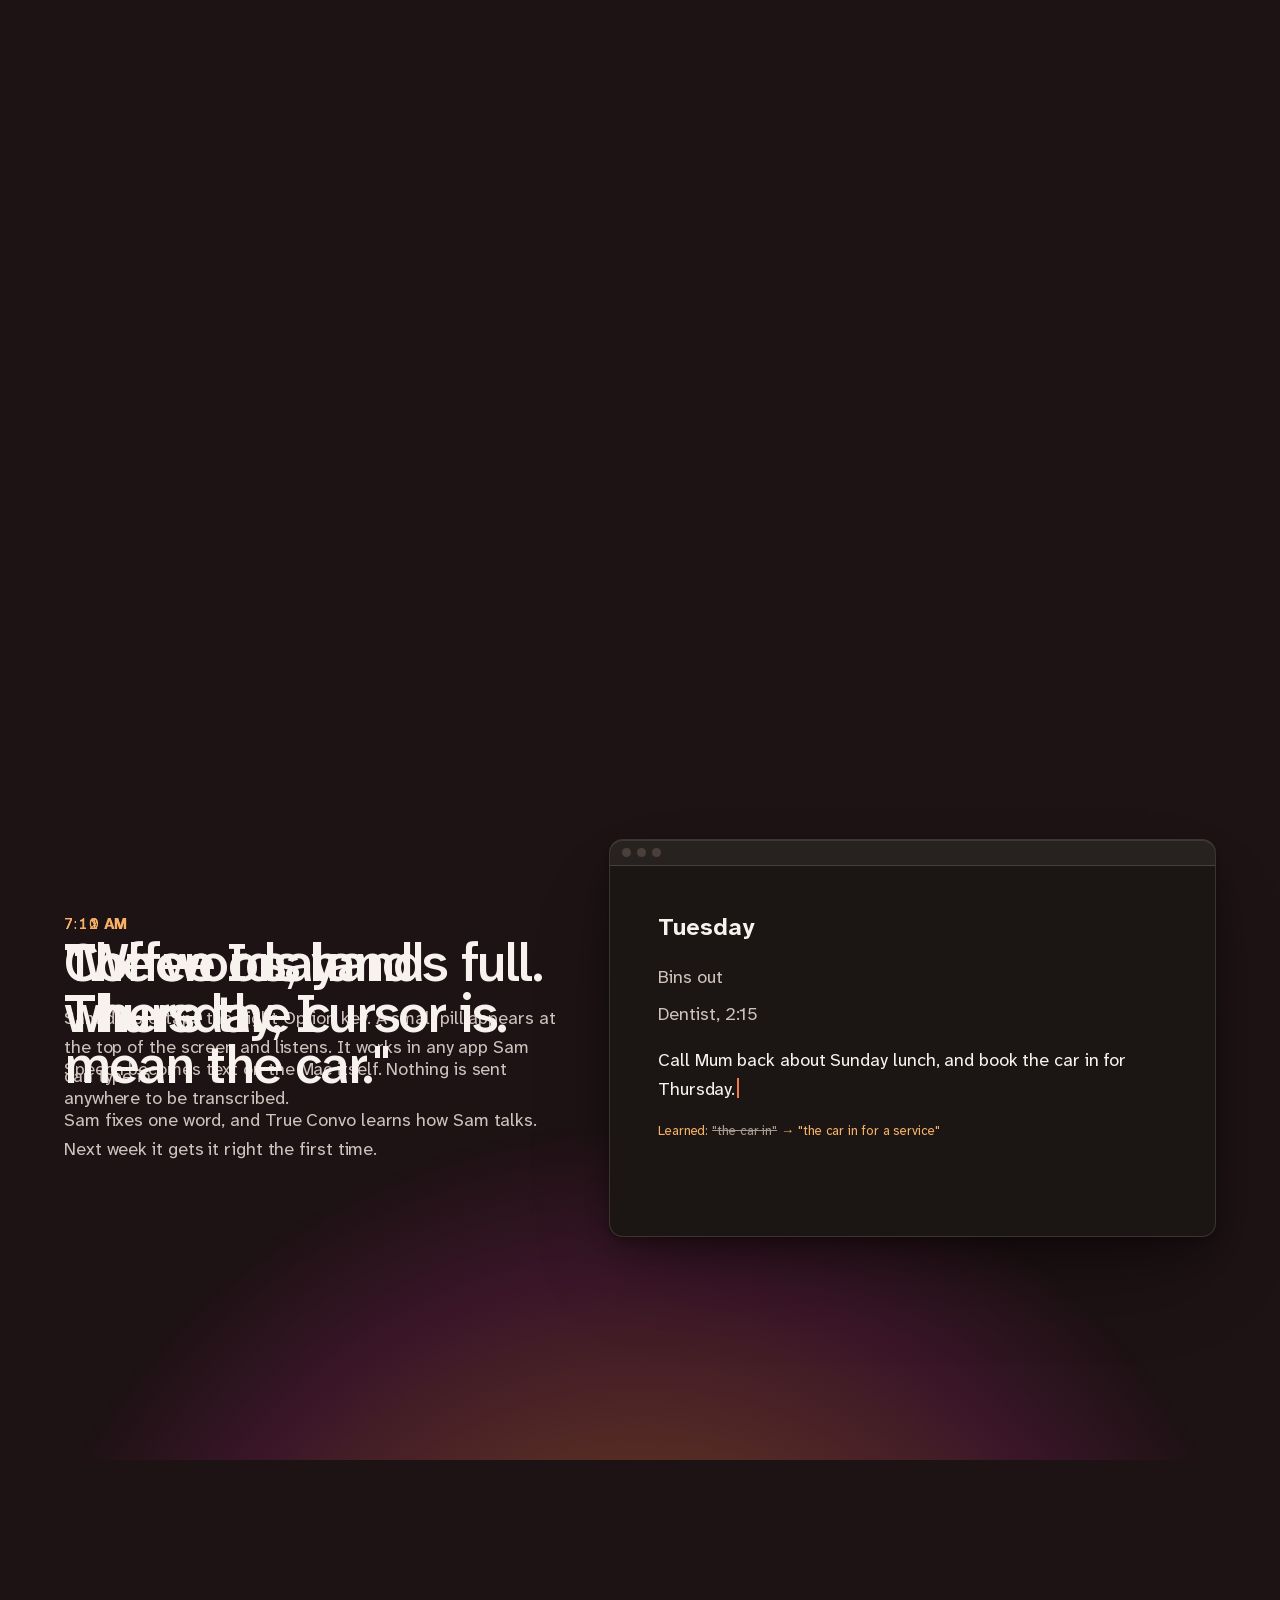
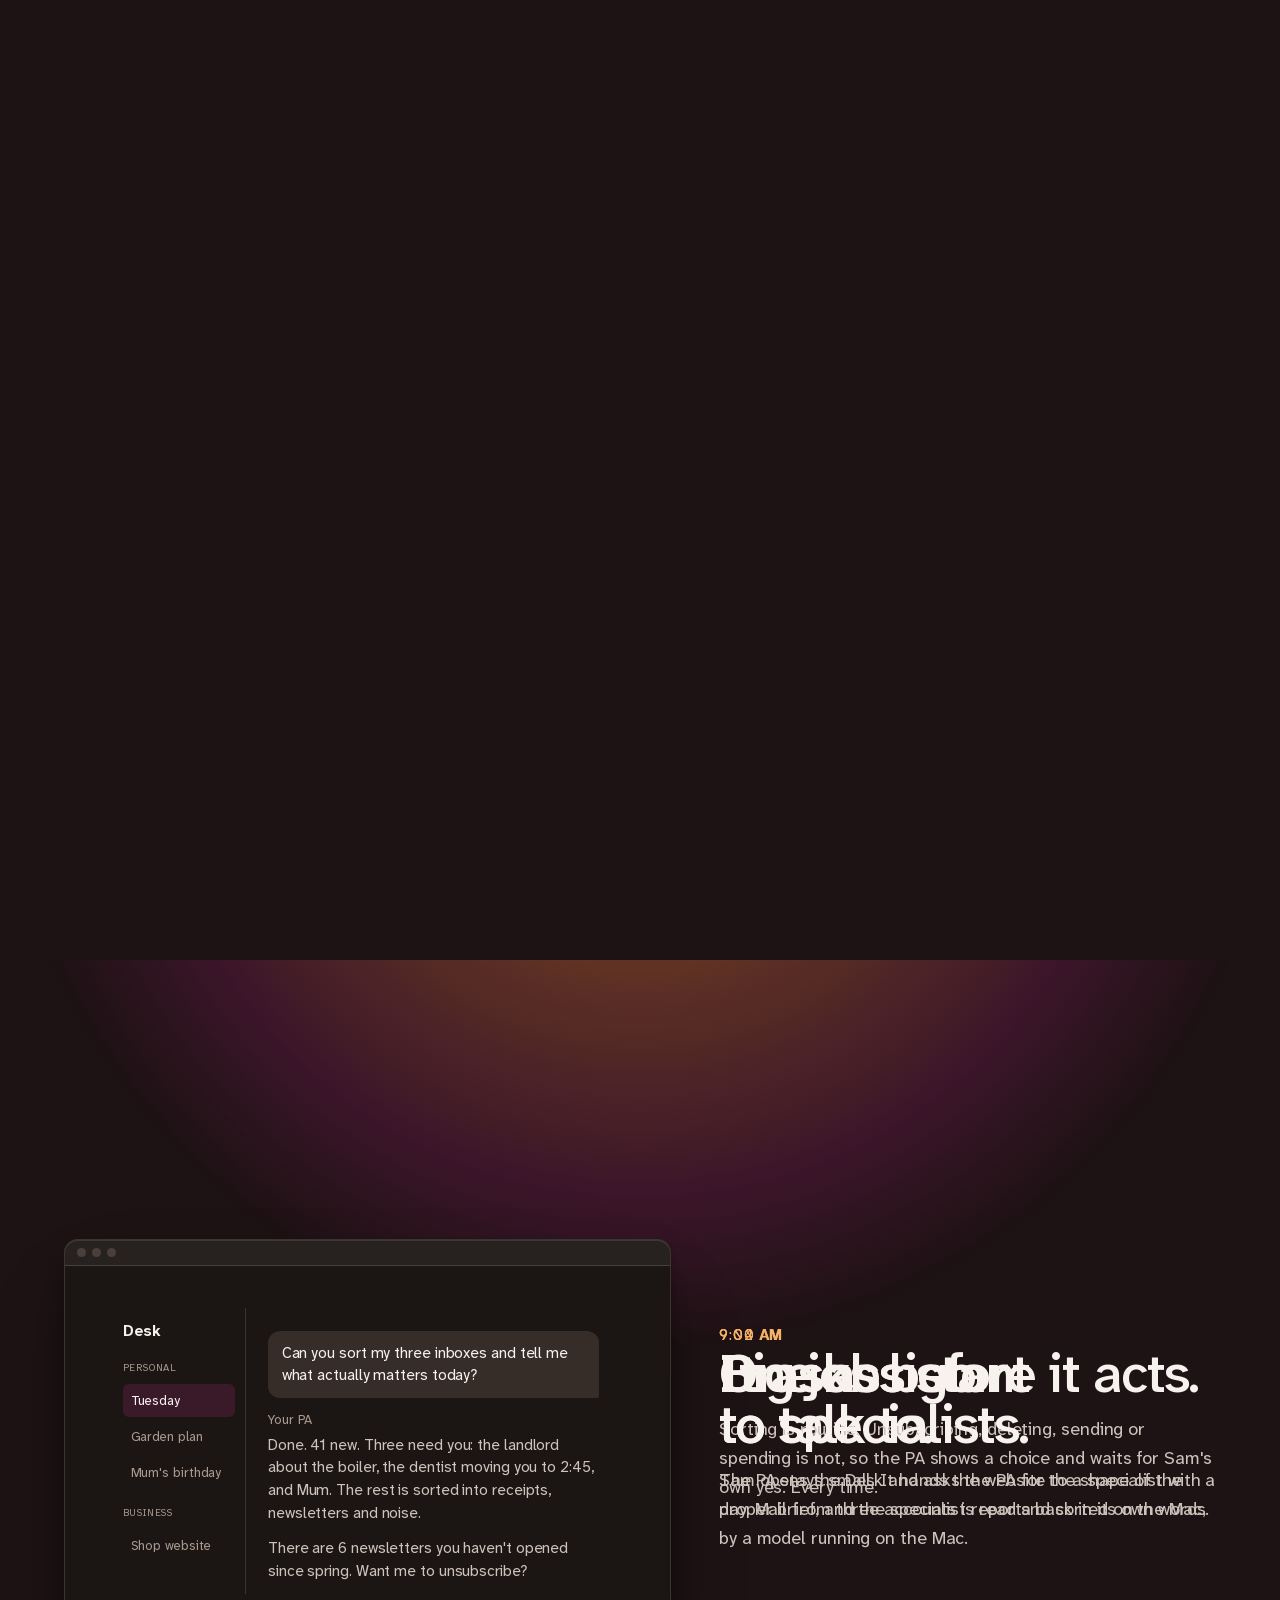
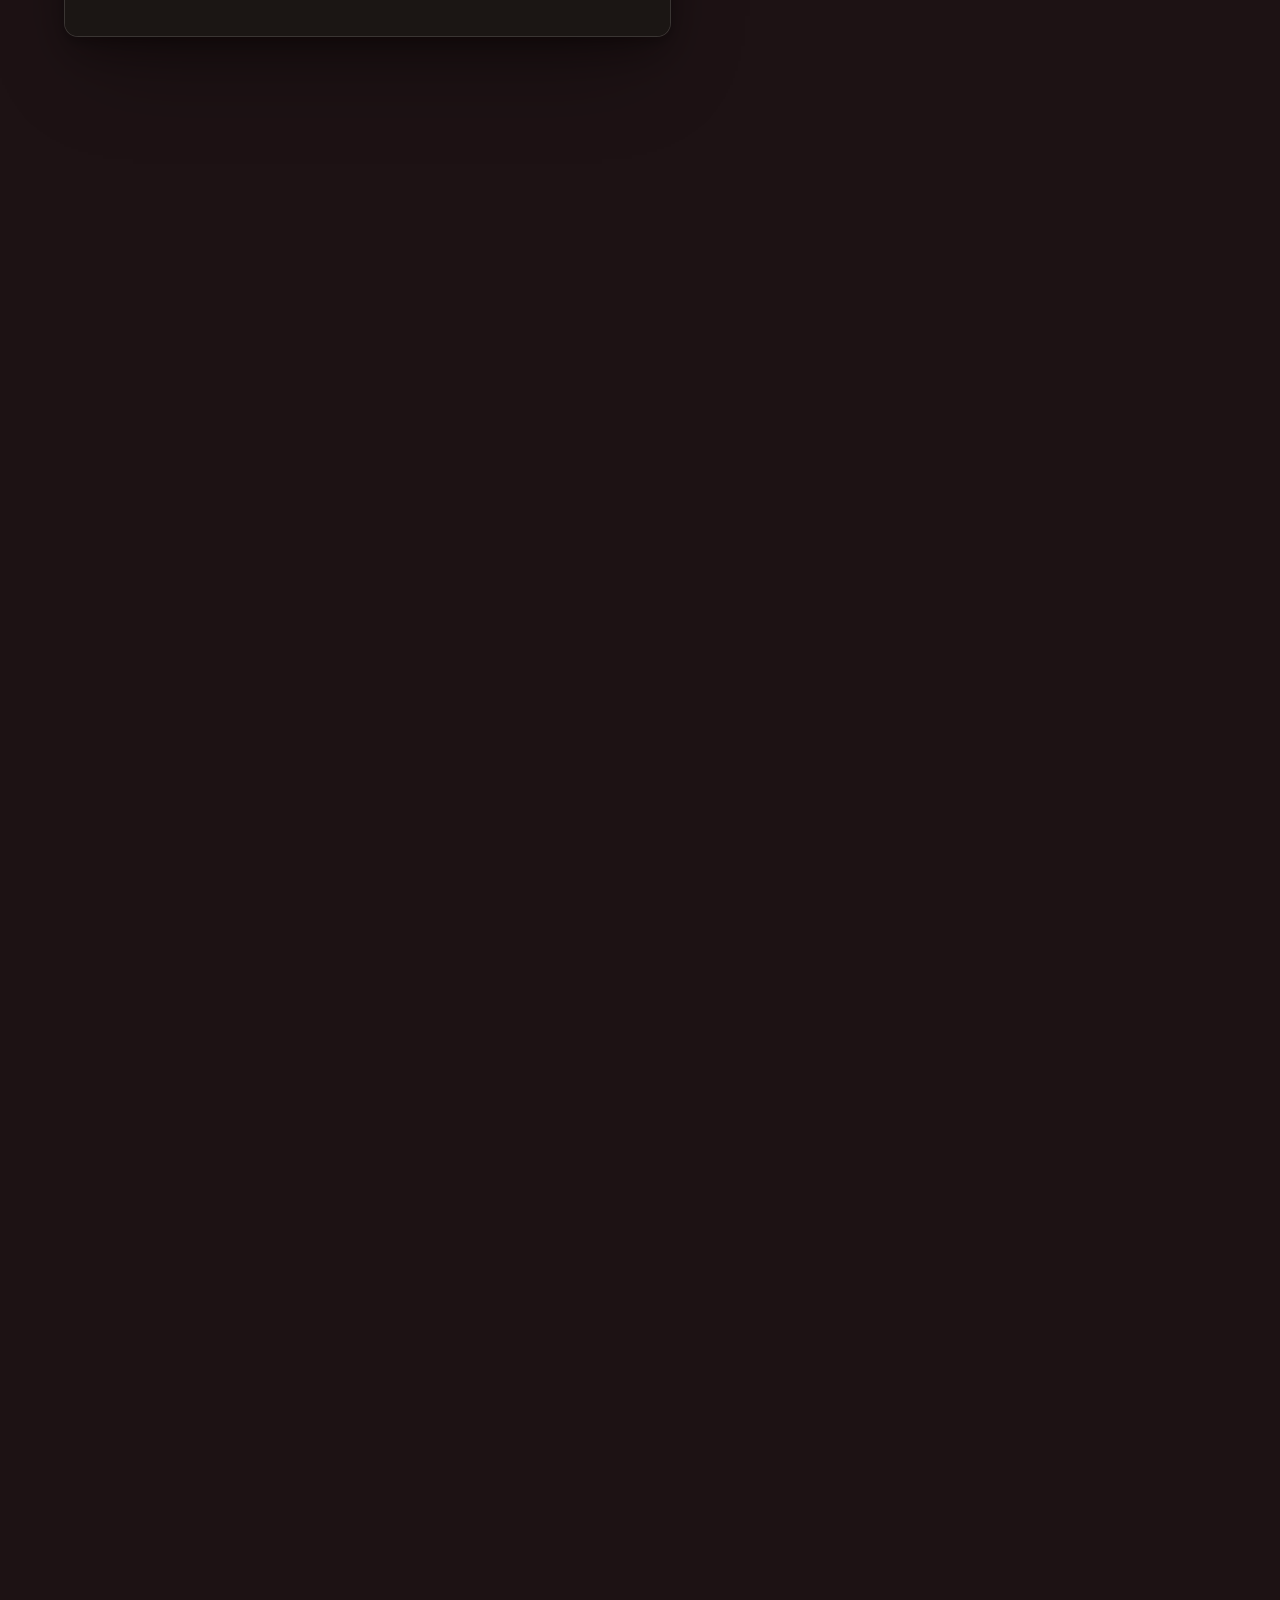
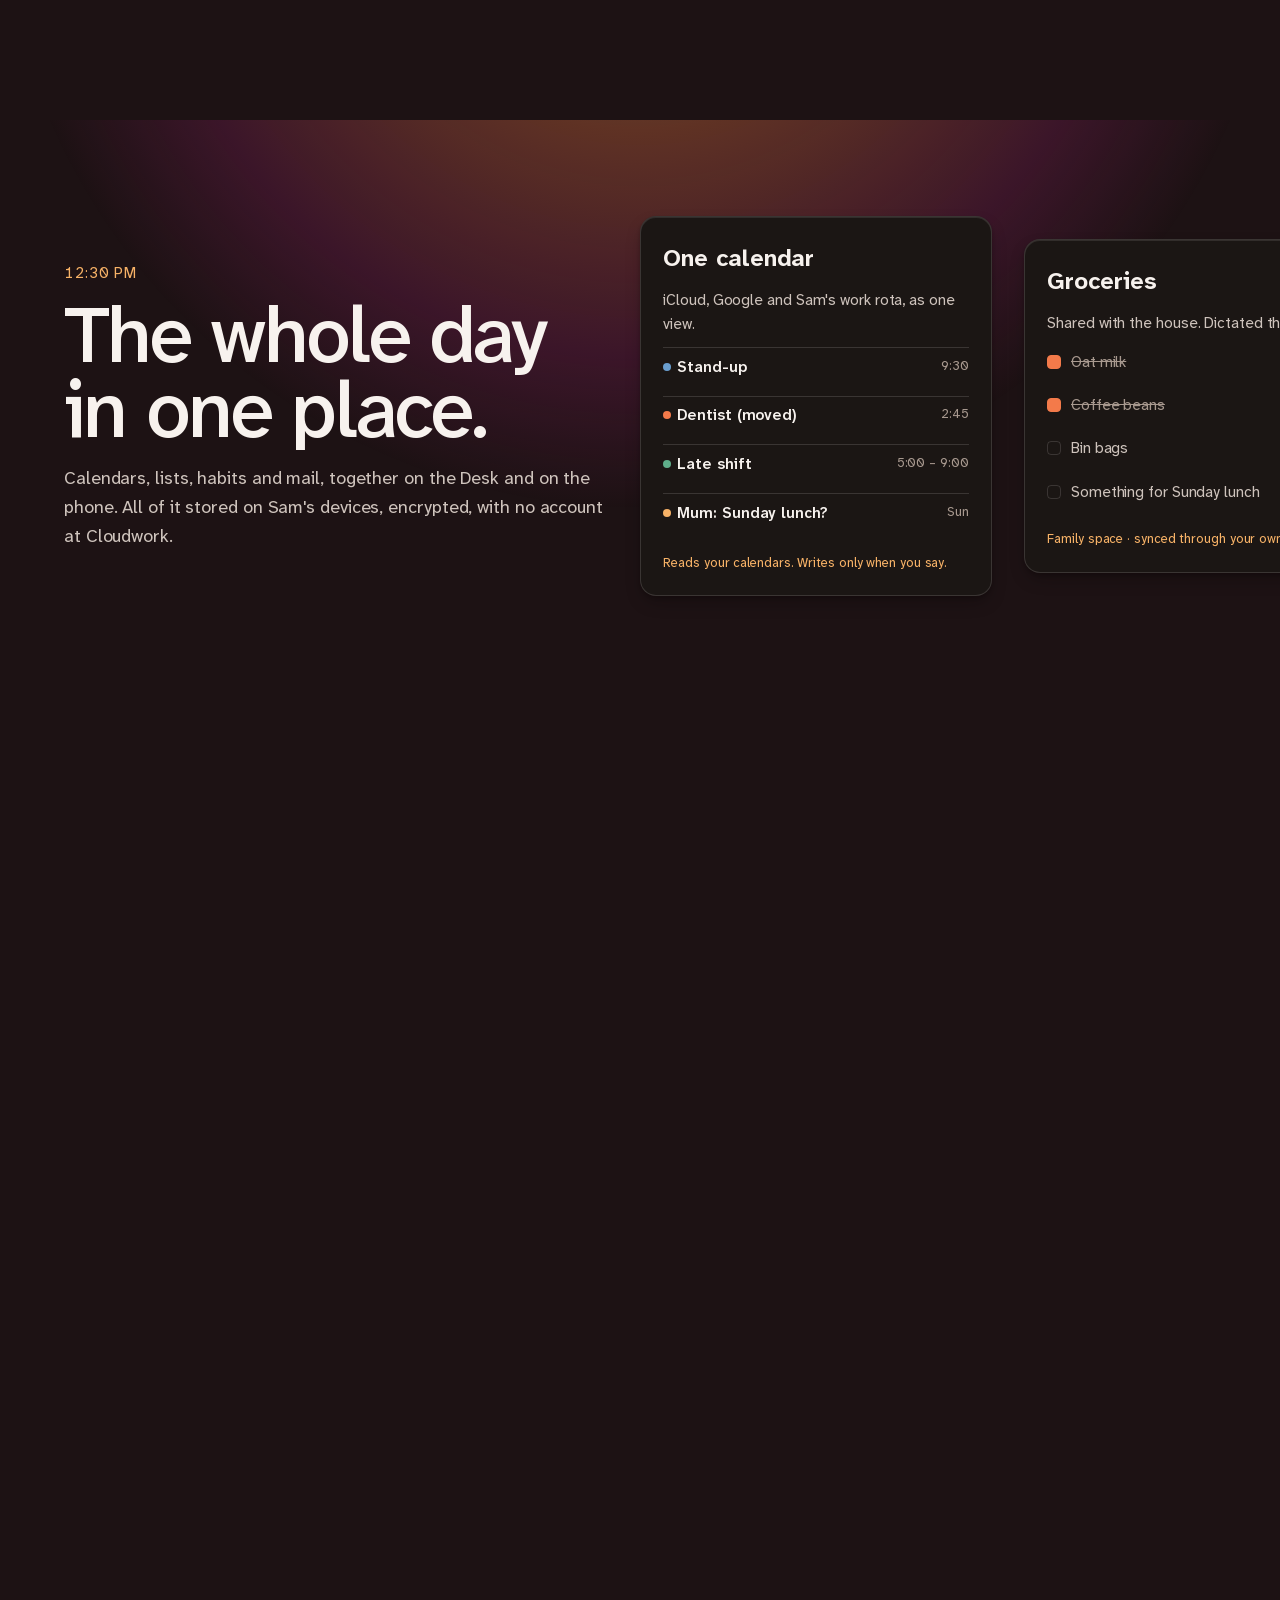
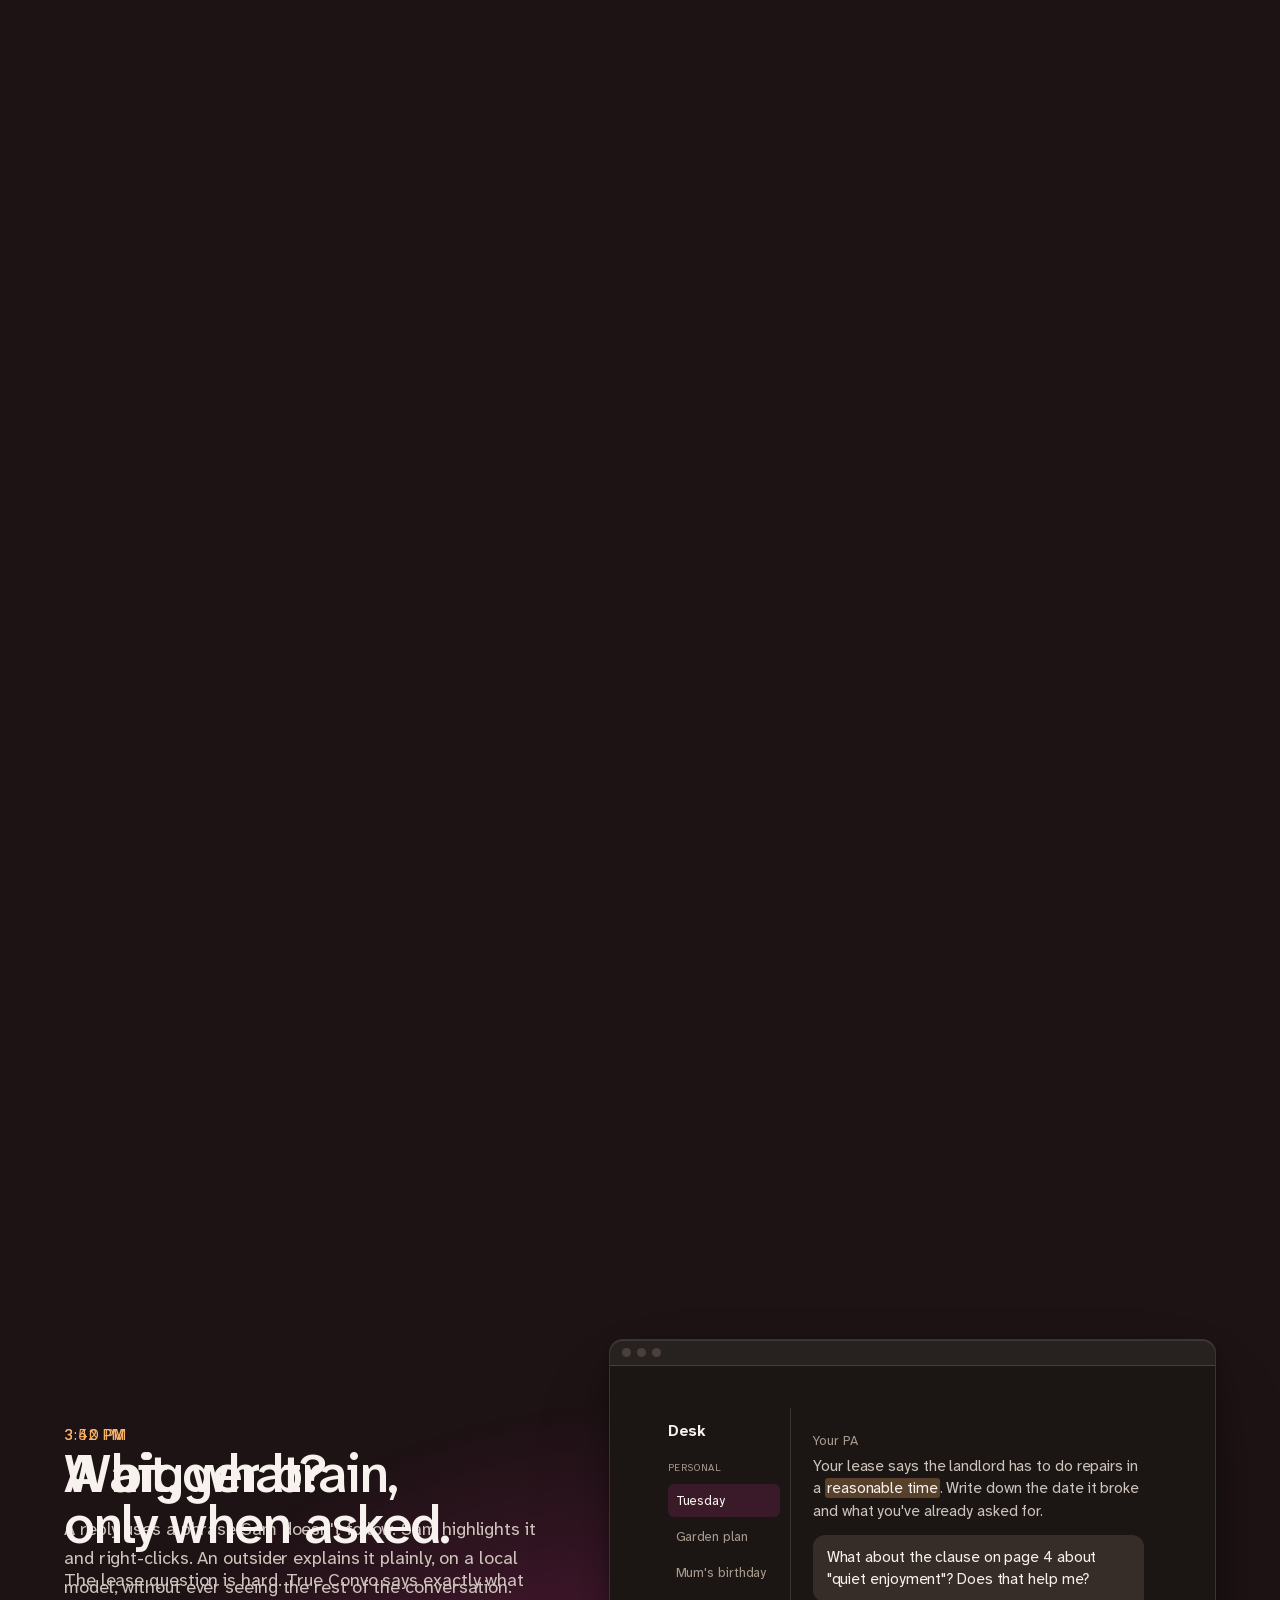
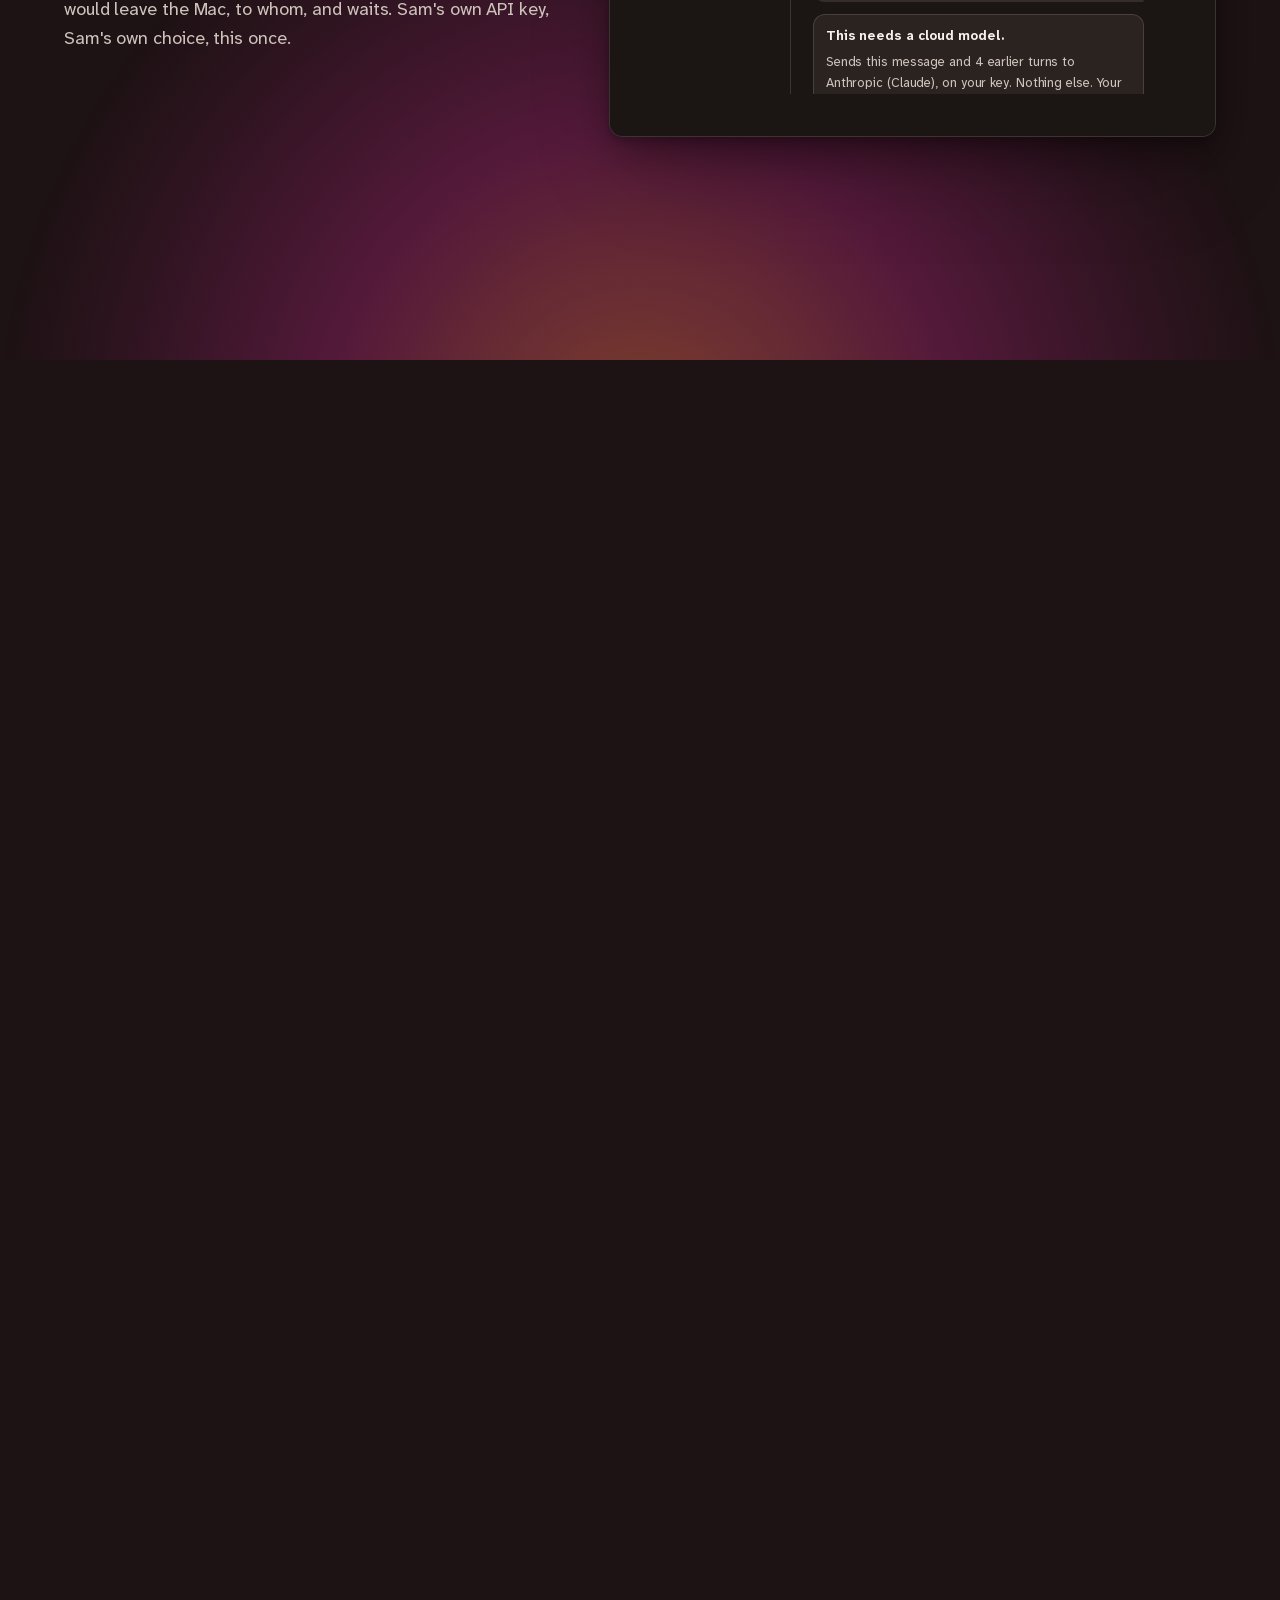
==== commit cba0887e: "Rework the day page around the finished product Whole day (dawn to night), layered dawn hero with pa" ====
--- a/trueconvo-day/index.html
+++ b/trueconvo-day/index.html
@@ -1,9 +1,11 @@
 <!doctype html>
 <!--
-  "A day with True Convo": rough first scene (the morning). Draft preview only.
-  Built with the scroll-craft engine (vendor/, MIT, see vendor/scroll-craft-LICENSE.txt).
+  "A day with True Convo": second take. The whole day, as the product is
+  meant to be once it is finished. Draft preview only; nothing here is live.
+  Built on the scroll-craft engine (vendor/, MIT, see vendor/scroll-craft-LICENSE.txt).
   Colours and font follow True Convo's Ember brand (open-convo brand/README.md).
-  Feature labels follow open-convo STATUS.md as of November 1, 2026.
+  What the day shows comes from open-convo PLAN.md, foundations.md and the
+  design notes. The strip at the end says what is built today.
   Nothing on this page loads from another site.
 -->
 <html lang="en">
@@ -11,7 +13,7 @@
 <meta charset="utf-8">
 <meta name="viewport" content="width=device-width, initial-scale=1, viewport-fit=cover">
 <title>A day with True Convo</title>
-<meta name="description" content="Follow one invented person through an ordinary morning with True Convo, a personal AI app for the Mac that keeps your conversations on your own computer.">
+<meta name="description" content="Follow one invented person through an ordinary day with True Convo, the personal AI app for the Mac and iPhone that keeps your life on your own devices.">
 <meta name="robots" content="noindex">
 <link rel="icon" href="data:image/svg+xml,<svg xmlns='http://www.w3.org/2000/svg' viewBox='0 0 32 32'><rect width='32' height='32' rx='7' fill='%2315110f'/><circle cx='16' cy='16' r='7' fill='%23f37a4a'/></svg>">
 <link rel="stylesheet" href="vendor/scrollcraft.css">
@@ -46,61 +48,78 @@
     --magenta: #c8298b;
     --muted: #a8998f;
     --line: rgba(247, 242, 238, 0.14);
+    --shell: #1b1614;
+    --shell-2: #2b2320;
   }
 
   body { background: var(--sc-canvas); }
 
   .bar {
     position: fixed; inset: 0 0 auto 0; z-index: var(--sc-z-chrome);
-    display: flex; justify-content: space-between; align-items: center;
+    display: flex; justify-content: space-between; align-items: center; gap: var(--sc-4);
     padding: var(--sc-4) var(--sc-gutter);
     font-size: var(--sc-t-sm); color: var(--sc-ink);
-    background: linear-gradient(to bottom, rgba(16,12,11,0.85), rgba(16,12,11,0));
+    background: linear-gradient(to bottom, rgba(16,12,11,0.9), rgba(16,12,11,0));
   }
   .bar b { font-weight: 700; letter-spacing: -0.01em; }
-  .draft { color: var(--muted); }
-
-  /* The signature move: the morning light is the Ember gradient, and it
-     rises with the scroll, so the scroll bar is the clock. */
-  .sky {
-    position: absolute; inset: auto -20% -60% -20%; height: 120%;
-    pointer-events: none; z-index: 0;
-    background:
-      radial-gradient(60% 55% at 50% 100%, rgba(247,178,103,0.42), rgba(243,122,74,0.30) 34%, rgba(200,41,139,0.20) 58%, transparent 80%);
-    opacity: calc(0.25 + var(--sc-p, 0) * 0.75);
-    translate: 0 calc((1 - var(--sc-p, 0)) * 45%);
-  }
-
-  /* --- 1 · hero ----------------------------------------------------------- */
-  .hero { display: grid; place-items: center; text-align: center; padding-inline: var(--sc-gutter); }
-  .hero__inner { position: relative; z-index: 2; max-width: 46rem; }
-  .hero h1 { margin: 0 0 var(--sc-5); }
-  .hero .sc-body { margin-inline: auto; font-size: var(--sc-t-lg); }
-  .time { font-variant-numeric: tabular-nums; color: var(--amber); font-size: var(--sc-t-sm); letter-spacing: 0.06em; margin: 0 0 var(--sc-4); }
-
-  /* --- 2 · the morning ---------------------------------------------------- */
-  .morning {
+  .bar .note { color: var(--amber); text-align: right; }
+
+  /* The signature move: the sun. One Ember glow that rises through the
+     morning, hangs high at midday, sets in the evening and is gone at night.
+     Each act positions it; --sc-p (0..1 inside the act) moves it. */
+  .sun {
+    position: absolute; left: 50%; width: 140vmax; height: 140vmax; translate: -50% 0;
+    pointer-events: none; z-index: 0; border-radius: 50%;
+    background: radial-gradient(closest-side, rgba(247,178,103,0.55), rgba(243,122,74,0.34) 30%, rgba(200,41,139,0.20) 55%, transparent 72%);
+  }
+  .sun--dawn    { top: calc(100% - 20vmax - var(--sc-p, 0) * 30vmax); opacity: calc(0.35 + var(--sc-p, 0) * 0.5); }
+  .sun--morning { top: calc(100% - 46vmax - var(--sc-p, 0) * 40vmax); opacity: 0.85; }
+  .sun--noon    { top: -90vmax; opacity: 0.9; }
+  .sun--evening { top: calc(10% + var(--sc-p, 0) * 70vmax); opacity: calc(0.9 - var(--sc-p, 0) * 0.5);
+                  background: radial-gradient(closest-side, rgba(243,122,74,0.5), rgba(200,41,139,0.36) 35%, rgba(200,41,139,0.12) 58%, transparent 72%); }
+  .sun--night   { top: 100%; opacity: 0; }
+
+  .time { font-variant-numeric: tabular-nums; color: var(--amber); font-size: var(--sc-t-sm); letter-spacing: 0.06em; margin: 0 0 var(--sc-3); }
+
+  /* --- dawn hero: five planes ------------------------------------------ */
+  .dawn { overflow: clip; }
+  .dawn > * { position: absolute; }
+  .dawn__sky { inset: -20% 0 0 0; z-index: 0; }
+  .dawn__sky .sun { top: calc(70% - var(--sc-p, 0) * 55vmax); opacity: calc(0.4 + var(--sc-p, 0) * 0.6); }
+  .dawn__hills { left: -5%; right: -5%; width: 110%; bottom: 18%; height: 46%; z-index: 1; }
+  .dawn__title { z-index: 2; left: 0; right: 0; top: 3%; text-align: center; padding-inline: var(--sc-gutter); }
+  .dawn__title h1 { margin: 0 auto; max-width: 12ch; font-size: clamp(3.4rem, 1.5rem + 9vw, 7.6rem); }
+  .dawn__desk { left: -5%; right: -5%; bottom: -4%; height: 34%; z-index: 3;
+    background: linear-gradient(to bottom, #2a211d, #15100e 70%); box-shadow: 0 -1px 0 rgba(247,178,103,0.35), 0 -30px 60px rgba(0,0,0,0.5); }
+  .dawn__mac { z-index: 4; left: 50%; bottom: 10%; translate: -50% 0; width: min(52vw, 54rem); }
+  .dawn__mac .mac { aspect-ratio: 16 / 9.5; }
+  .dawn__mist { left: -10%; right: -10%; bottom: -10%; height: 40%; z-index: 5; pointer-events: none;
+    background: linear-gradient(to top, rgba(16,12,11,0.95), rgba(247,178,103,0.06) 55%, transparent); }
+  .dawn__beat { z-index: 6; left: 0; right: 0; bottom: 5%; text-align: center; padding-inline: var(--sc-gutter); }
+  .dawn__beat .sc-body { margin-inline: auto; font-size: var(--sc-t-lg); color: var(--sc-ink); max-width: 44rem; }
+  .dawn__beat .sc-body--faint { margin-top: var(--sc-3); font-size: var(--sc-t-base); color: var(--amber); }
+  /* The spotlight: a soft light that follows the pointer across the dawn. */
+  .dawn::after { content: ""; position: absolute; inset: 0; z-index: 6; pointer-events: none;
+    background: radial-gradient(28rem circle at calc(var(--sc-mx, 0.5) * 100%) calc(var(--sc-my, 0.5) * 100%), rgba(247,178,103,0.10), transparent 70%); }
+
+  /* --- scene: words beside a screen ------------------------------------- */
+  .scene {
     display: grid; grid-template-columns: minmax(0, 0.9fr) minmax(0, 1.1fr);
     align-items: center; gap: var(--sc-7);
     padding: 5.5rem var(--sc-gutter) var(--sc-6);
   }
+  .scene--flip { grid-template-columns: minmax(0, 1.1fr) minmax(0, 0.9fr); }
+  .scene--flip .steps { order: 2; }
   .steps { position: relative; z-index: 2; display: grid; }
   .steps > * { grid-area: 1 / 1; }
-  .step .time { margin-bottom: var(--sc-3); }
   .step h2 { font-size: var(--sc-t-2xl); margin: 0 0 var(--sc-4); }
   .step p { margin: 0; }
-  .tag {
-    display: inline-block; margin-top: var(--sc-4);
-    font-size: var(--sc-t-xs); letter-spacing: 0.08em; text-transform: uppercase;
-    padding: 0.3em 0.75em; border-radius: 999px; border: 1px solid var(--line); color: var(--sc-ink-soft);
-  }
-  .tag--testing { border-color: rgba(247,178,103,0.5); color: var(--amber); }
-
-  /* A drawn Mac screen. Drawn, not screenshotted, so it shows only what is built. */
+
+  /* A drawn Mac screen. Drawn, not screenshotted, so it can show the finished product. */
   .mac {
     position: relative; z-index: 1;
     aspect-ratio: 16 / 10.5; border-radius: 14px;
-    background: #1b1614; border: 1px solid var(--line);
+    background: var(--shell); border: 1px solid var(--line);
     box-shadow: var(--sc-e3), var(--sc-edge);
     overflow: hidden;
   }
@@ -110,6 +129,9 @@
   }
   .mac__menubar i { width: 9px; height: 9px; border-radius: 50%; background: #4a3f3a; }
   .pane { position: absolute; inset: 26px 0 0 0; padding: 7% 8%; }
+  .screen { position: absolute; inset: 26px 0 0 0; }
+  .screen > * { position: absolute; inset: 0; }
+
   .note__title { color: var(--sc-ink); font-size: var(--sc-t-lg); font-weight: 700; margin: 0 0 var(--sc-4); }
   .note__line { color: var(--sc-ink-soft); font-size: var(--sc-t-base); margin: 0 0 var(--sc-2); }
   .note__dictated { color: var(--sc-ink); font-size: var(--sc-t-base); margin: var(--sc-4) 0 0; }
@@ -117,12 +139,14 @@
     content: ""; display: inline-block; width: 2px; height: 1.1em; margin-left: 2px;
     vertical-align: -0.15em; background: var(--coral);
   }
+  .note__fix { margin-top: var(--sc-4); font-size: var(--sc-t-xs); color: var(--amber); }
+  .note__fix s { color: var(--muted); }
 
   .pill {
     position: absolute; left: 50%; top: 40px; translate: -50% 0; z-index: 3;
     display: flex; align-items: center; gap: 10px;
     padding: 8px 14px; border-radius: 999px;
-    background: #2b2320; border: 1px solid rgba(243,122,74,0.55);
+    background: var(--shell-2); border: 1px solid rgba(243,122,74,0.55);
     box-shadow: var(--sc-e2); color: var(--sc-ink); font-size: var(--sc-t-xs);
     white-space: nowrap;
   }
@@ -131,49 +155,123 @@
   .wave i:nth-child(2) { height: 90%; } .wave i:nth-child(3) { height: 60%; }
   .wave i:nth-child(4) { height: 100%; } .wave i:nth-child(5) { height: 50%; }
 
-  .desk { background: #1b1614; display: grid; grid-template-columns: 26% 1fr; padding: 0; }
+  /* The Desk, drawn. */
+  .desk { background: var(--shell); display: grid; grid-template-columns: 26% 1fr; }
   .desk__side { border-right: 1px solid var(--line); padding: 8% 7%; }
-  .desk__side b { display: block; color: var(--sc-ink); font-size: var(--sc-t-sm); margin-bottom: var(--sc-4); }
-  .desk__side span { display: block; color: var(--muted); font-size: var(--sc-t-xs); padding: 0.45em 0.6em; border-radius: 6px; margin-bottom: 4px; }
+  .desk__side b { display: block; color: var(--sc-ink); font-size: var(--sc-t-sm); margin-bottom: var(--sc-3); }
+  .desk__side span { display: block; color: var(--muted); font-size: var(--sc-t-xs); padding: 0.45em 0.6em; border-radius: 6px; margin-bottom: 3px; }
   .desk__side span.on { background: rgba(200,41,139,0.18); color: var(--sc-ink); }
-  .desk__chat { padding: 6% 7%; display: flex; flex-direction: column; gap: var(--sc-4); }
-  .msg { font-size: var(--sc-t-sm); line-height: 1.5; max-width: 34ch; }
+  .desk__side small { display: block; color: var(--muted); font-size: 0.62rem; letter-spacing: 0.08em; text-transform: uppercase; margin: var(--sc-4) 0 var(--sc-2); }
+  .desk__chat { padding: 6% 6%; display: flex; flex-direction: column; gap: var(--sc-3); overflow: hidden; }
+  .msg { font-size: var(--sc-t-sm); line-height: 1.5; max-width: 36ch; margin: 0; }
   .msg small { display: block; color: var(--muted); font-size: var(--sc-t-xs); margin-bottom: 4px; }
   .msg--me { align-self: flex-end; background: #362c28; color: var(--sc-ink); padding: 0.7em 0.9em; border-radius: 12px 12px 2px 12px; }
   .msg--ai { color: var(--sc-ink-soft); }
+  .msg--other { color: var(--sc-ink-soft); border-left: 2px solid var(--coral); padding-left: 0.8em; }
+  .msg mark { background: rgba(247,178,103,0.28); color: var(--sc-ink); border-radius: 3px; padding: 0 2px; }
+  .choices { display: flex; flex-wrap: wrap; gap: 6px; margin-top: 2px; }
+  .choices span {
+    font-size: var(--sc-t-xs); padding: 0.45em 0.9em; border-radius: 999px;
+    border: 1px solid var(--line); color: var(--sc-ink);
+  }
+  .choices span.go { background: var(--magenta); border-color: var(--magenta); color: #fff; }
   .local {
-    margin-top: auto; align-self: flex-start; font-size: var(--sc-t-xs); color: var(--amber);
+    align-self: flex-start; font-size: var(--sc-t-xs); color: var(--amber);
     border: 1px solid rgba(247,178,103,0.4); border-radius: 999px; padding: 0.3em 0.8em;
   }
-
-  /* --- 3 · where this stands --------------------------------------------- */
-  .stands h2 { margin: 0 0 var(--sc-6); }
-  .stands ul { list-style: none; margin: 0; padding: 0; max-width: 46rem; }
-  .stands li { display: grid; grid-template-columns: 9.5rem 1fr; gap: var(--sc-4); padding: var(--sc-4) 0; border-top: 1px solid var(--line); color: var(--sc-ink-soft); }
-  .stands li b { color: var(--sc-ink); font-weight: 600; }
-  .stands .k { font-size: var(--sc-t-xs); letter-spacing: 0.08em; text-transform: uppercase; padding-top: 0.25em; }
-  .k--testing { color: var(--amber); }
-  .k--coming { color: var(--muted); }
-
-  /* --- 4 · close ---------------------------------------------------------- */
+  .popover {
+    position: absolute; right: 7%; top: 30%; width: 46%; z-index: 2;
+    background: var(--shell-2); border: 1px solid var(--line); border-radius: 10px;
+    box-shadow: var(--sc-e3); padding: 0.9em 1em; font-size: var(--sc-t-xs); line-height: 1.5; color: var(--sc-ink-soft);
+  }
+  .popover b { display: block; color: var(--sc-ink); margin-bottom: 4px; }
+  .popover em { display: block; margin-top: 6px; color: var(--amber); font-style: normal; }
+
+  /* --- noon: the rail ---------------------------------------------------- */
+  .noon { overflow: hidden; }
+  .rail { display: flex; align-items: center; gap: var(--sc-6); padding: 6rem var(--sc-gutter) 4rem; width: max-content; position: relative; z-index: 2; }
+  .rail__lead { width: min(34rem, 72vw); flex: none; }
+  .rail__lead h2 { margin: 0 0 var(--sc-4); }
+  .card {
+    flex: none; width: min(22rem, 78vw); min-height: 19rem;
+    background: var(--shell); border: 1px solid var(--line); border-radius: 16px;
+    box-shadow: var(--sc-e2), var(--sc-edge); padding: 1.4rem; overflow: hidden;
+    display: flex; flex-direction: column; gap: 0.6rem;
+  }
+  .card h3 { margin: 0; font-size: var(--sc-t-lg); color: var(--sc-ink); }
+  .card p { margin: 0; color: var(--sc-ink-soft); font-size: var(--sc-t-sm); }
+  .card .row { display: flex; justify-content: space-between; gap: 1rem; font-size: var(--sc-t-sm); color: var(--sc-ink-soft); padding: 0.45em 0; border-top: 1px solid var(--line); }
+  .card .row b { color: var(--sc-ink); font-weight: 600; }
+  .card .row i { font-style: normal; color: var(--muted); font-size: var(--sc-t-xs); white-space: nowrap; }
+  .dot { display: inline-block; width: 8px; height: 8px; border-radius: 50%; margin-right: 6px; vertical-align: 1px; }
+  .grid { display: grid; grid-template-columns: repeat(14, 1fr); gap: 4px; margin-top: 0.4rem; }
+  .grid i { aspect-ratio: 1; border-radius: 2px; background: rgba(247,242,238,0.07); }
+  .grid i.l1 { background: rgba(243,122,74,0.35); } .grid i.l2 { background: rgba(243,122,74,0.7); } .grid i.l3 { background: var(--coral); }
+  .tick { display: flex; gap: 0.6rem; align-items: baseline; font-size: var(--sc-t-sm); color: var(--sc-ink-soft); padding: 0.3em 0; }
+  .tick::before { content: ""; width: 14px; height: 14px; border-radius: 4px; border: 1px solid var(--line); flex: none; translate: 0 2px; }
+  .tick.done { color: var(--muted); text-decoration: line-through; }
+  .tick.done::before { background: var(--coral); border-color: var(--coral); }
+  .card__foot { margin-top: auto; padding-top: 0.6rem; font-size: var(--sc-t-xs); color: var(--amber); }
+
+  /* --- evening: phone to Mac -------------------------------------------- */
+  .evening { padding: var(--sc-section) var(--sc-gutter); }
+  .evening .sc-wrap { display: grid; grid-template-columns: minmax(0, 1fr) minmax(0, 1fr); gap: var(--sc-8); align-items: center; }
+  .phone {
+    width: min(17rem, 70vw); aspect-ratio: 9 / 18.5; margin-inline: auto;
+    background: var(--shell); border: 1px solid var(--line); border-radius: 36px;
+    box-shadow: var(--sc-e3), var(--sc-edge); padding: 1.2rem 1rem; overflow: hidden;
+    display: flex; flex-direction: column; gap: 0.7rem; position: relative;
+  }
+  .phone::before { content: ""; width: 34%; height: 18px; border-radius: 999px; background: #000; margin: 0 auto 0.4rem; }
+  .phone .msg { font-size: var(--sc-t-xs); max-width: none; }
+  .keep {
+    margin-top: auto; background: var(--shell-2); border: 1px solid var(--line); border-radius: 12px; padding: 0.8em 0.9em;
+    font-size: var(--sc-t-xs); color: var(--sc-ink-soft);
+  }
+  .keep b { display: block; color: var(--sc-ink); margin-bottom: 4px; }
+  .keep .choices { margin-top: 8px; }
+  .spaces { display: flex; gap: 6px; margin-top: var(--sc-5); flex-wrap: wrap; }
+  .spaces span { font-size: var(--sc-t-xs); letter-spacing: 0.06em; text-transform: uppercase; padding: 0.4em 0.8em; border-radius: 999px; border: 1px solid var(--line); color: var(--muted); }
+  .spaces span.on { color: var(--sc-ink); border-color: rgba(243,122,74,0.6); }
+
+  /* --- night: the close -------------------------------------------------- */
   .close { display: grid; place-items: center; text-align: center; padding-inline: var(--sc-gutter); }
+  .close__inner { position: relative; z-index: 2; max-width: 44rem; }
   .close .sc-body { margin: var(--sc-5) auto 0; }
+  .stands { margin: var(--sc-7) auto 0; max-width: 40rem; text-align: left; border-top: 1px solid var(--line); padding-top: var(--sc-5); font-size: var(--sc-t-sm); color: var(--sc-ink-soft); }
+  .stands b { color: var(--sc-ink); font-weight: 600; }
+  .stands p { margin: 0 0 var(--sc-3); }
   .foot { position: absolute; inset: auto 0 0 0; padding: var(--sc-5) var(--sc-gutter); color: var(--muted); font-size: var(--sc-t-xs); text-align: center; }
-
-  /* --- phone: the screen goes on top, the words underneath --------------- */
+  .foot a { color: var(--muted); }
+
+  /* --- phone widths: the screen goes on top, the words underneath -------- */
   @media (max-width: 760px) {
-    .morning { grid-template-columns: 1fr; grid-template-rows: auto 1fr; gap: var(--sc-5); align-content: start; padding-top: 4.5rem; }
+    .bar .note { font-size: var(--sc-t-xs); }
+    .bar .note::before { content: "Not out yet"; }
+    .bar .note span { display: none; }
+    .scene, .scene--flip { grid-template-columns: 1fr; grid-template-rows: auto 1fr; gap: var(--sc-5); align-content: start; padding-top: 4.5rem; }
+    .scene--flip .steps { order: 0; }
     .mac { order: -1; aspect-ratio: 4 / 3.9; }
-    .note { padding-top: 16%; }
+    .pane { padding: 8% 7%; }
+    .pane.note { padding-top: 16%; }
     .pill { top: 34px; }
-    .msg { font-size: var(--sc-t-xs); }
-    .desk__chat { padding: 7% 6%; gap: var(--sc-3); }
-    .pane { padding: 8% 7%; }
     .desk { grid-template-columns: 1fr; }
     .desk__side { display: none; }
+    .desk__chat { padding: 7% 6%; gap: var(--sc-3); }
+    .msg { font-size: var(--sc-t-xs); }
+    .popover { width: 70%; top: 36%; }
     .step h2 { font-size: var(--sc-t-xl); }
-    .stands li { grid-template-columns: 1fr; gap: var(--sc-1); }
-    .draft { display: none; }
+    .rail { padding-top: 5rem; gap: var(--sc-5); }
+    .evening .sc-wrap { grid-template-columns: 1fr; gap: var(--sc-6); }
+    .phone { width: min(15rem, 68vw); }
+    .sun { width: 170vmax; height: 170vmax; }
+    .dawn__title { top: 6%; }
+    .dawn__title h1 { max-width: 9ch; }
+    .dawn__mac { width: 90vw; bottom: 16%; }
+    .dawn__mac .mac { aspect-ratio: 4 / 3; }
+    .dawn__desk { height: 30%; }
+    .dawn__beat { bottom: 4%; }
+    .dawn__beat .sc-body { font-size: var(--sc-t-base); }
   }
 </style>
 </head>
@@ -184,108 +282,297 @@
 
 <header class="bar">
   <b>True Convo</b>
-  <span class="draft">Draft preview · the morning only</span>
+  <span class="note"><span>The product we're building · not out yet</span></span>
 </header>
 
 <main id="top">
 
-  <!-- 1 · Before dawn. Greets on landing. -->
-  <section data-sc-act="pin" data-sc-span="1.2" data-sc-drift="#100c0b">
-    <div data-sc-stage class="hero">
-      <div class="sky" aria-hidden="true"></div>
-      <div class="hero__inner" data-sc-cue="0 1 0 0.12">
-        <p class="time">6:58 AM</p>
-        <h1 class="sc-display sc-display--xl" data-sc-kinetic="lines">A day with True&nbsp;Convo</h1>
-        <p class="sc-body">Follow Sam through an ordinary morning. Sam is made up. The Mac, and the fact that everything stays on it, is not.</p>
-      </div>
-    </div>
-  </section>
-
-  <!-- 2 · The morning. One pinned act; the light rises as you scroll. -->
-  <section data-sc-act="pin" data-sc-span="4.4" data-sc-drift="#1a1210">
-    <div data-sc-stage class="morning">
-      <div class="sky" aria-hidden="true"></div>
+  <!-- 6:58 · dawn. Five planes at different rates: sky and sun, hills,
+       the headline (behind the Mac on desktop), the desk with the Mac, mist. -->
+  <section data-sc-act="pin" data-sc-span="2.4" data-sc-drift="#100c0b">
+    <div data-sc-stage class="dawn" data-sc-spotlight>
+      <div class="dawn__sky" data-sc-parallax="-0.6" aria-hidden="true">
+        <div class="sun sun--dawn"></div>
+      </div>
+      <svg class="dawn__hills" data-sc-parallax="-2.2" viewBox="0 0 1440 400" preserveAspectRatio="xMidYMax slice" aria-hidden="true">
+        <path fill="#1a1311" d="M0 300 C 180 240 300 250 420 280 S 700 330 860 270 S 1150 200 1440 260 V400 H0 Z"/>
+        <path fill="#140e0c" d="M0 340 C 240 310 420 350 600 330 S 900 290 1100 330 S 1300 360 1440 340 V400 H0 Z"/>
+      </svg>
+      <div class="dawn__title" data-sc-parallax="-1.8">
+        <p class="time" data-sc-cue="0 0.5 0 0.3">6:58 AM</p>
+        <h1 class="sc-display sc-display--xl" data-sc-cue="0 0.6 0 0.3" data-sc-kinetic="lines">A day with True&nbsp;Convo</h1>
+      </div>
+      <div class="dawn__desk" data-sc-parallax="1.2" aria-hidden="true"></div>
+      <div class="dawn__mac" data-sc-parallax="-1.6">
+        <div class="mac" data-sc-tilt="5" aria-label="A drawing of Sam's Mac, showing the Desk at dawn">
+          <div class="mac__menubar" aria-hidden="true"><i></i><i></i><i></i></div>
+          <div class="pane desk">
+            <div class="desk__side" aria-hidden="true">
+              <b>Desk</b>
+              <small>Personal</small>
+              <span class="on">Tuesday</span>
+              <span>Garden plan</span>
+              <span>Mum's birthday</span>
+              <small>Family</small>
+              <span>Sunday lunch</span>
+            </div>
+            <div class="desk__chat">
+              <p class="msg msg--ai"><small>Your PA · 6:58</small>Morning, Sam. Dentist moved to 2:45, late shift from 5. Mum still hasn't heard back about Sunday. Two emails need you; the rest can wait.</p>
+              <p class="msg msg--me" data-sc-cue="0.3 1 0.3 0" data-sc-kinetic="words">Remind me after coffee.</p>
+              <span class="local">On this Mac · nothing sent anywhere</span>
+            </div>
+          </div>
+        </div>
+      </div>
+      <div class="dawn__mist" data-sc-parallax="2.4" aria-hidden="true"></div>
+      <div class="dawn__beat" data-sc-cue="0.56 1 0.25 0">
+        <p class="sc-body">One Tuesday with Sam, and an AI that lives on Sam's own Mac and iPhone, remembers what Sam chooses, and asks before it acts.</p>
+        <p class="sc-body sc-body--faint">Sam is invented. This is the product we're building.</p>
+      </div>
+    </div>
+  </section>
+
+  <!-- 7:10 · morning. Voice, anywhere. -->
+  <section data-sc-act="pin" data-sc-span="4" data-sc-drift="#1a1210">
+    <div data-sc-stage class="scene">
+      <div class="sun sun--morning" aria-hidden="true"></div>
 
       <div class="steps">
-        <div class="step" data-sc-cue="0 0.23 0 0.15">
+        <div class="step" data-sc-cue="0 0.28 0 0.15">
           <p class="time">7:10 AM</p>
           <h2 class="sc-display">Coffee on, hands full.</h2>
-          <p class="sc-body">Sam remembers two things that need doing today, and has nowhere to type them.</p>
-        </div>
-        <div class="step" data-sc-cue="0.2 0.45 0.15 0.15">
+          <p class="sc-body">Sam double-taps the Right Option key. A small pill appears at the top of the screen and listens. It works in any app Sam can type in.</p>
+        </div>
+        <div class="step" data-sc-cue="0.26 0.58 0.15 0.15">
           <p class="time">7:11 AM</p>
-          <h2 class="sc-display">Two taps, and it's listening.</h2>
-          <p class="sc-body">A double tap of the Right Option key brings up a small pill at the top of the screen.</p>
-          <span class="tag tag--testing">In testing</span>
-        </div>
-        <div class="step" data-sc-cue="0.42 0.67 0.15 0.15">
-          <p class="time">7:11 AM</p>
-          <h2 class="sc-display">Sam talks. The words land where the cursor is.</h2>
-          <p class="sc-body">Any app Sam can type in. The speech is turned into text on the Mac itself.</p>
-          <span class="tag tag--testing">In testing</span>
-        </div>
-        <div class="step" data-sc-cue="0.64">
-          <p class="time">8:30 AM</p>
-          <h2 class="sc-display">Then a harder question.</h2>
-          <p class="sc-body">On the Desk, Sam asks for help planning a tricky call. The answer comes from an AI model running on Sam's own Mac. Nothing leaves it.</p>
-          <span class="tag tag--testing">In testing</span>
-        </div>
-      </div>
-
-      <div class="mac" aria-label="A drawing of Sam's Mac screen">
+          <h2 class="sc-display">The words land where the cursor is.</h2>
+          <p class="sc-body">Speech becomes text on the Mac itself. Nothing is sent anywhere to be transcribed.</p>
+        </div>
+        <div class="step" data-sc-cue="0.56">
+          <p class="time">7:12 AM</p>
+          <h2 class="sc-display">"When I say Thursday, I mean the car."</h2>
+          <p class="sc-body">Sam fixes one word, and True Convo learns how Sam talks. Next week it gets it right the first time.</p>
+        </div>
+      </div>
+
+      <div class="mac" data-sc-tilt="4" aria-label="A drawing of Sam's Mac screen">
         <div class="mac__menubar" aria-hidden="true"><i></i><i></i><i></i></div>
-
-        <div class="pane note" data-sc-cue="0 0.7 0 0.08">
-          <p class="note__title">Saturday</p>
+        <div class="pane note">
+          <p class="note__title">Tuesday</p>
           <p class="note__line">Bins out</p>
           <p class="note__line">Dentist, 2:15</p>
-          <p class="note__dictated" data-sc-cue="0.44 0.7 0.4 0.05" data-sc-kinetic="words">Call Mum back about Sunday lunch, and book the car in for Thursday.</p>
-        </div>
-
-        <div class="pill" data-sc-cue="0.22 0.66 0.15 0.12" aria-hidden="true">
+          <p class="note__dictated" data-sc-cue="0.3 1 0.4 0" data-sc-kinetic="words">Call Mum back about Sunday lunch, and book the car in for Thursday.</p>
+          <p class="note__fix" data-sc-cue="0.6">Learned: <s>"the car in"</s> → "the car in for a service"</p>
+        </div>
+        <div class="pill" data-sc-cue="0.08 0.58 0.15 0.12" aria-hidden="true">
           <span class="wave"><i></i><i></i><i></i><i></i><i></i></span>
           Listening
         </div>
-
-        <div class="pane desk" data-sc-cue="0.66">
+      </div>
+    </div>
+  </section>
+
+  <!-- 9:00 · the PA. -->
+  <section data-sc-act="pin" data-sc-span="4.4" data-sc-drift="#1f1512">
+    <div data-sc-stage class="scene scene--flip">
+      <div class="sun sun--noon" aria-hidden="true"></div>
+
+      <div class="mac" data-sc-tilt="4" aria-label="A drawing of the Desk, True Convo's conversation home">
+        <div class="mac__menubar" aria-hidden="true"><i></i><i></i><i></i></div>
+        <div class="pane desk">
           <div class="desk__side" aria-hidden="true">
             <b>Desk</b>
-            <span class="on">Planning the call</span>
-            <span>Garden ideas</span>
-            <span>Holiday list</span>
+            <small>Personal</small>
+            <span class="on">Tuesday</span>
+            <span>Garden plan</span>
+            <span>Mum's birthday</span>
+            <small>Business</small>
+            <span>Shop website</span>
           </div>
           <div class="desk__chat">
-            <p class="msg msg--me">I need to tell my landlord the boiler's broken again. How do I keep it calm but firm?</p>
-            <p class="msg msg--ai"><small>True Convo</small>Start with the date it broke and what you've already tried. Then say what you need and by when.</p>
-            <span class="local">Answered on this Mac</span>
+            <p class="msg msg--me" data-sc-cue="0 1 0 0">Can you sort my three inboxes and tell me what actually matters today?</p>
+            <p class="msg msg--ai" data-sc-cue="0.14 1 0.12 0"><small>Your PA</small>Done. 41 new. Three need you: the landlord about the boiler, the dentist moving you to 2:45, and Mum. The rest is sorted into receipts, newsletters and noise.</p>
+            <p class="msg msg--ai" data-sc-cue="0.4 1 0.12 0">There are 6 newsletters you haven't opened since spring. Want me to unsubscribe?</p>
+            <div class="choices" data-sc-cue="0.46 1 0.12 0"><span class="go">Yes, these 6</span><span>Show me first</span><span>Not now</span></div>
+            <p class="msg msg--ai" data-sc-cue="0.7 1 0.12 0"><small>Your PA</small>The shop website is a bigger job. I've handed it to the site builder with your notes. It'll show you a preview before anything goes live.</p>
+            <span class="local" data-sc-cue="0.14 1 0.12 0">Everything above happened on this Mac</span>
           </div>
         </div>
       </div>
-    </div>
-  </section>
-
-  <!-- 3 · Plain facts, read like a document. -->
-  <section class="sc-section stands" data-sc-act="flow" data-sc-drift="#15110f">
-    <div class="sc-wrap" data-sc-in data-sc-stagger="70">
-      <h2 class="sc-display sc-display--md">Where this stands today</h2>
-      <ul>
-        <li><span class="k k--testing">In testing</span><span><b>The pill and dictation.</b> Built, and being tried on a test Mac.</span></li>
-        <li><span class="k k--testing">In testing</span><span><b>Answers from a model on your Mac.</b> Switched on in the test version only.</span></li>
-        <li><span class="k k--testing">In testing</span><span><b>Everything locked on your Mac.</b> Conversations and dictation are stored encrypted. The final check is underway.</span></li>
-        <li><span class="k k--coming">Coming</span><span><b>Your day's agenda from your calendars.</b> Being built now.</span></li>
-      </ul>
-      <p class="sc-body" style="margin-top: var(--sc-6)">True Convo is in development and not available yet. Sam, the notes and the chat above are invented to show how it works.</p>
-    </div>
-  </section>
-
-  <!-- 4 · Close. -->
-  <section data-sc-act="pin" data-sc-span="1.1" data-sc-drift="#100c0b">
+
+      <div class="steps">
+        <div class="step" data-sc-cue="0 0.3 0 0.15">
+          <p class="time">9:00 AM</p>
+          <h2 class="sc-display">One assistant to talk to.</h2>
+          <p class="sc-body">Sam opens the Desk and asks the PA for the shape of the day. Mail from three accounts is read and sorted on the Mac, by a model running on the Mac.</p>
+        </div>
+        <div class="step" data-sc-cue="0.28 0.62 0.15 0.15">
+          <p class="time">9:02 AM</p>
+          <h2 class="sc-display">It asks before it acts.</h2>
+          <p class="sc-body">Sorting is routine. Unsubscribing, deleting, sending or spending is not, so the PA shows a choice and waits for Sam's own yes. Every time.</p>
+        </div>
+        <div class="step" data-sc-cue="0.6">
+          <p class="time">9:04 AM</p>
+          <h2 class="sc-display">Big jobs go to specialists.</h2>
+          <p class="sc-body">The PA stays small. It hands the website to a specialist with a proper brief, and the specialist reports back in its own words.</p>
+        </div>
+      </div>
+    </div>
+  </section>
+
+  <!-- 12:30 · noon. A rail of the day's surfaces. -->
+  <section data-sc-act="pan" data-sc-span="4.6" data-sc-drift="#241812">
+    <div data-sc-stage class="noon">
+      <div class="sun sun--noon" aria-hidden="true"></div>
+      <div class="rail" data-sc-pan="0.04">
+        <div class="rail__lead sc-stack">
+          <p class="time">12:30 PM</p>
+          <h2 class="sc-display sc-display--lg">The whole day in one place.</h2>
+          <p class="sc-body">Calendars, lists, habits and mail, together on the Desk and on the phone. All of it stored on Sam's devices, encrypted, with no account at Cloudwork.</p>
+        </div>
+
+        <div class="card" data-sc-tilt="6">
+          <h3>One calendar</h3>
+          <p>iCloud, Google and Sam's work rota, as one view.</p>
+          <div class="row"><b><span class="dot" style="background:#6a9ecf"></span>Stand-up</b><i>9:30</i></div>
+          <div class="row"><b><span class="dot" style="background:var(--coral)"></span>Dentist (moved)</b><i>2:45</i></div>
+          <div class="row"><b><span class="dot" style="background:#5fae8a"></span>Late shift</b><i>5:00 – 9:00</i></div>
+          <div class="row"><b><span class="dot" style="background:var(--amber)"></span>Mum: Sunday lunch?</b><i>Sun</i></div>
+          <span class="card__foot">Reads your calendars. Writes only when you say.</span>
+        </div>
+
+        <div class="card" data-sc-tilt="6">
+          <h3>Groceries</h3>
+          <p>Shared with the house. Dictated this morning.</p>
+          <div class="tick done">Oat milk</div>
+          <div class="tick done">Coffee beans</div>
+          <div class="tick">Bin bags</div>
+          <div class="tick">Something for Sunday lunch</div>
+          <span class="card__foot">Family space · synced through your own iCloud</span>
+        </div>
+
+        <div class="card" data-sc-tilt="6">
+          <h3>Habits</h3>
+          <p>Walk, read, no phone in bed. 10 weeks.</p>
+          <div class="grid" aria-hidden="true">
+            <i class="l1"></i><i class="l2"></i><i></i><i class="l3"></i><i class="l2"></i><i class="l1"></i><i></i><i class="l2"></i><i class="l3"></i><i class="l3"></i><i class="l1"></i><i></i><i class="l2"></i><i class="l3"></i>
+            <i class="l2"></i><i class="l3"></i><i class="l3"></i><i class="l1"></i><i></i><i class="l2"></i><i class="l3"></i><i class="l3"></i><i class="l2"></i><i class="l1"></i><i class="l3"></i><i class="l3"></i><i class="l2"></i><i class="l3"></i>
+            <i class="l3"></i><i class="l2"></i><i class="l3"></i><i class="l3"></i><i class="l2"></i><i class="l3"></i><i class="l3"></i><i class="l1"></i><i class="l3"></i><i class="l3"></i><i class="l3"></i><i class="l2"></i><i class="l3"></i><i></i>
+          </div>
+          <span class="card__foot">Walk: 6 days running</span>
+        </div>
+
+        <div class="card" data-sc-tilt="6">
+          <h3>Mail, sorted</h3>
+          <p>Three inboxes, one view, nothing deleted without a yes.</p>
+          <div class="row"><b>Needs you</b><i>3</i></div>
+          <div class="row"><b>Receipts</b><i>7</i></div>
+          <div class="row"><b>Newsletters</b><i>12</i></div>
+          <div class="row"><b>Noise</b><i>19</i></div>
+          <span class="card__foot">Sorted on this Mac. Your mail never left it.</span>
+        </div>
+
+        <div class="card" data-sc-tilt="6">
+          <h3>Memory, chosen</h3>
+          <p>Only what Sam kept. Nothing remembered by accident.</p>
+          <div class="row"><b>Mum's lunch is Sundays</b><i>kept today</i></div>
+          <div class="row"><b>Prefers short replies</b><i>Oct 3</i></div>
+          <div class="row"><b>Shop opens 10 to 6</b><i>Business</i></div>
+          <span class="card__foot">Correct it, forget it, or undo. Any time.</span>
+        </div>
+      </div>
+    </div>
+  </section>
+
+  <!-- 3:40 · afternoon. Clarity and the cloud gate. -->
+  <section data-sc-act="pin" data-sc-span="4" data-sc-drift="#1d1214">
+    <div data-sc-stage class="scene">
+      <div class="sun sun--evening" aria-hidden="true"></div>
+
+      <div class="steps">
+        <div class="step" data-sc-cue="0 0.3 0 0.15">
+          <p class="time">3:40 PM</p>
+          <h2 class="sc-display">Wait, what?</h2>
+          <p class="sc-body">A reply uses a phrase Sam doesn't follow. Sam highlights it and right-clicks. An outsider explains it plainly, on a local model, without ever seeing the rest of the conversation.</p>
+        </div>
+        <div class="step" data-sc-cue="0.28 0.62 0.15 0.15">
+          <p class="time">3:52 PM</p>
+          <h2 class="sc-display">A bigger brain, only when asked.</h2>
+          <p class="sc-body">The lease question is hard. True Convo says exactly what would leave the Mac, to whom, and waits. Sam's own API key, Sam's own choice, this once.</p>
+        </div>
+        <div class="step" data-sc-cue="0.6">
+          <p class="time">4:05 PM</p>
+          <h2 class="sc-display">Then back to the Mac.</h2>
+          <p class="sc-body">The reply comes back, is saved encrypted on the Mac, and the cloud is out of the picture again until the next time Sam says yes.</p>
+        </div>
+      </div>
+
+      <div class="mac" data-sc-tilt="4" aria-label="A drawing of the Desk with a clarity pop-over and a cloud approval">
+        <div class="mac__menubar" aria-hidden="true"><i></i><i></i><i></i></div>
+        <div class="pane desk">
+          <div class="desk__side" aria-hidden="true">
+            <b>Desk</b>
+            <small>Personal</small>
+            <span class="on">Tuesday</span>
+            <span>Garden plan</span>
+            <span>Mum's birthday</span>
+          </div>
+          <div class="desk__chat">
+            <p class="msg msg--ai"><small>Your PA</small>Your lease says the landlord has to do repairs in a <mark>reasonable time</mark>. Write down the date it broke and what you've already asked for.</p>
+            <p class="msg msg--me" data-sc-cue="0.3 1 0.12 0">What about the clause on page 4 about "quiet enjoyment"? Does that help me?</p>
+            <div class="keep" data-sc-cue="0.36 1 0.12 0">
+              <b>This needs a cloud model.</b>
+              Sends this message and 4 earlier turns to Anthropic (Claude), on your key. Nothing else. Your memory stays here.
+              <div class="choices"><span class="go">Yes, this once</span><span>Not now</span></div>
+            </div>
+            <p class="msg msg--other" data-sc-cue="0.62 1 0.12 0"><small>Claude · Anthropic</small>Yes, it can. "Quiet enjoyment" covers things that make the place hard to live in, and a broken boiler in November usually counts. Mention both clauses together.</p>
+          </div>
+        </div>
+        <div class="popover" data-sc-cue="0.02 0.34 0.15 0.15">
+          <b>Wait, what? · "reasonable time"</b>
+          It means "without unfair delay". The law doesn't give a number of days; for heating in winter it's usually treated as days, not weeks.
+          <em>Explained on this Mac, by an outsider that didn't read your conversation.</em>
+        </div>
+      </div>
+    </div>
+  </section>
+
+  <!-- 7:30 · evening. Phone to Mac, and memory. -->
+  <section class="evening" data-sc-act="flow" data-sc-drift="#160f12">
+    <div class="sc-wrap">
+      <div class="sc-stack" data-sc-in data-sc-stagger="80">
+        <p class="time">7:30 PM</p>
+        <h2 class="sc-display sc-display--lg">Started on the bus. Finished at the desk.</h2>
+        <p class="sc-body">On the way home Sam asks the phone what to cook on Sunday. At home the same conversation is already open on the Mac, carried across through Sam's own iCloud in a form only Sam's devices can read.</p>
+        <p class="sc-body">When something worth keeping comes up, True Convo asks. Sam keeps it, corrects it or skips it. A kept memory lives in one space, Personal, Family or Business, and never crosses over unless Sam moves it.</p>
+        <div class="spaces" aria-hidden="true"><span class="on">Personal</span><span class="on">Family</span><span>Business</span></div>
+      </div>
+      <figure class="phone" data-sc-reveal="up" data-sc-reveal-at="0.1 0.55" aria-label="A drawing of Sam's iPhone">
+        <p class="msg msg--me">Mum's coming Sunday. Something easy that she'd like?</p>
+        <p class="msg msg--ai"><small>Your PA</small>She said she loved the lemon chicken in March. It's in the Family space. Want it on the groceries list?</p>
+        <div class="choices"><span class="go">Add it</span><span>Not now</span></div>
+        <div class="keep">
+          <b>Keep this?</b>
+          "Mum comes for lunch most Sundays." Family space.
+          <div class="choices"><span class="go">Keep</span><span>Correct</span><span>Skip</span></div>
+        </div>
+      </figure>
+    </div>
+  </section>
+
+  <!-- 11:00 · night. Close. -->
+  <section data-sc-act="pin" data-sc-span="1.3" data-sc-drift="#0c0908">
     <div data-sc-stage class="close">
-      <div>
-        <h2 class="sc-display sc-display--lg" data-sc-cue="0.05" data-sc-kinetic="lines">Midday is next.</h2>
-        <p class="sc-body" data-sc-cue="0.1">This draft covers Sam's morning. The rest of the day follows once this part feels right.</p>
-      </div>
-      <footer class="foot">True Convo is made by Cloudwork Systems.</footer>
+      <div class="sun sun--night" aria-hidden="true"></div>
+      <div class="close__inner">
+        <p class="time" data-sc-cue="0.04">11:00 PM</p>
+        <h2 class="sc-display sc-display--lg" data-sc-cue="0.06" data-sc-kinetic="lines">The Mac sleeps. Sam's day stays on it.</h2>
+        <p class="sc-body" data-sc-cue="0.12">Conversations, memory, lists and mail, encrypted on Sam's own devices. One thing left today, once, because Sam said yes. No account with us. No ads. Nothing sold.</p>
+        <div class="stands" data-sc-cue="0.18">
+          <p><b>Where this stands.</b> True Convo is in development and not out yet. Built so far: the pill, dictation at the cursor, the Desk with a model running on the Mac, and encrypted storage, all being tried on a test Mac. Being built now: the PA, the calendar, lists, habits, mail sorting and the iPhone. Everything on this page is the plan; the tests decide the order.</p>
+        </div>
+      </div>
+      <footer class="foot">True Convo is made by Cloudwork Systems · <a href="https://trueconvo.com/privacy.html">Privacy</a></footer>
     </div>
   </section>
 
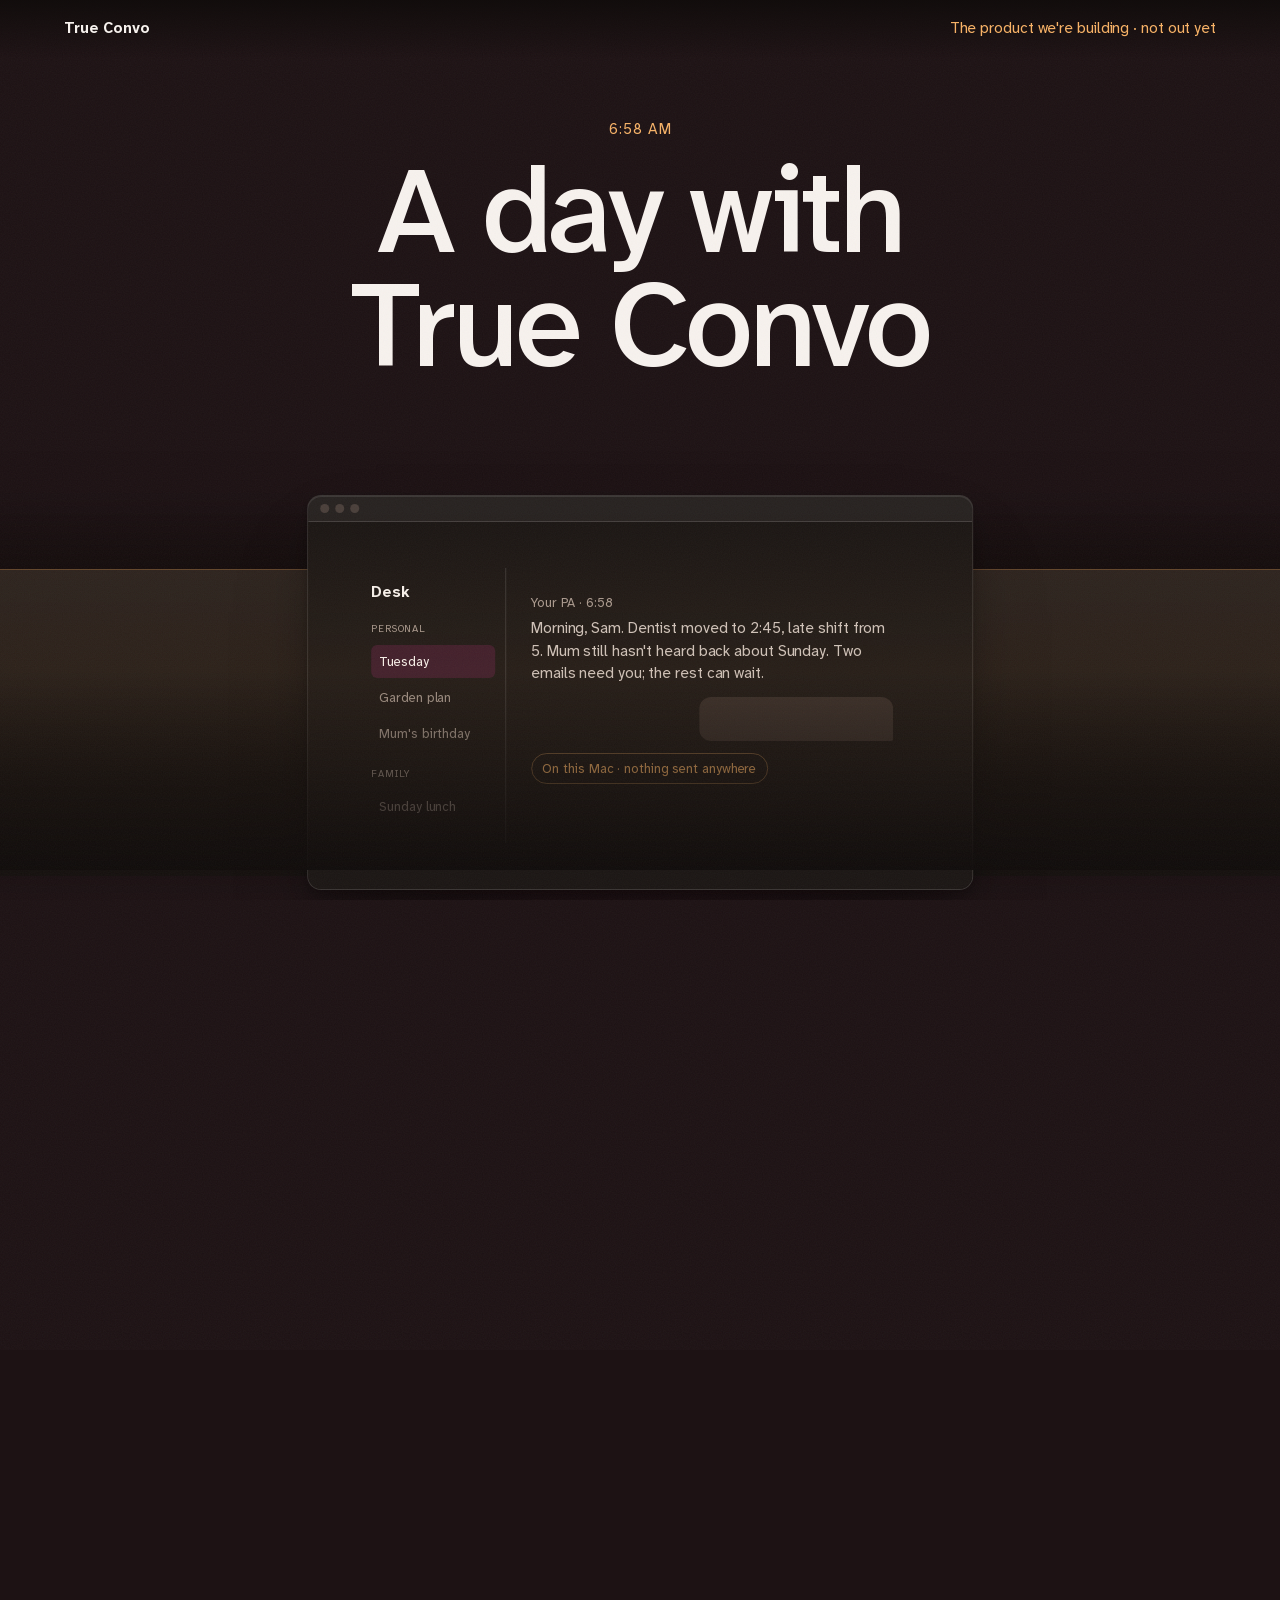
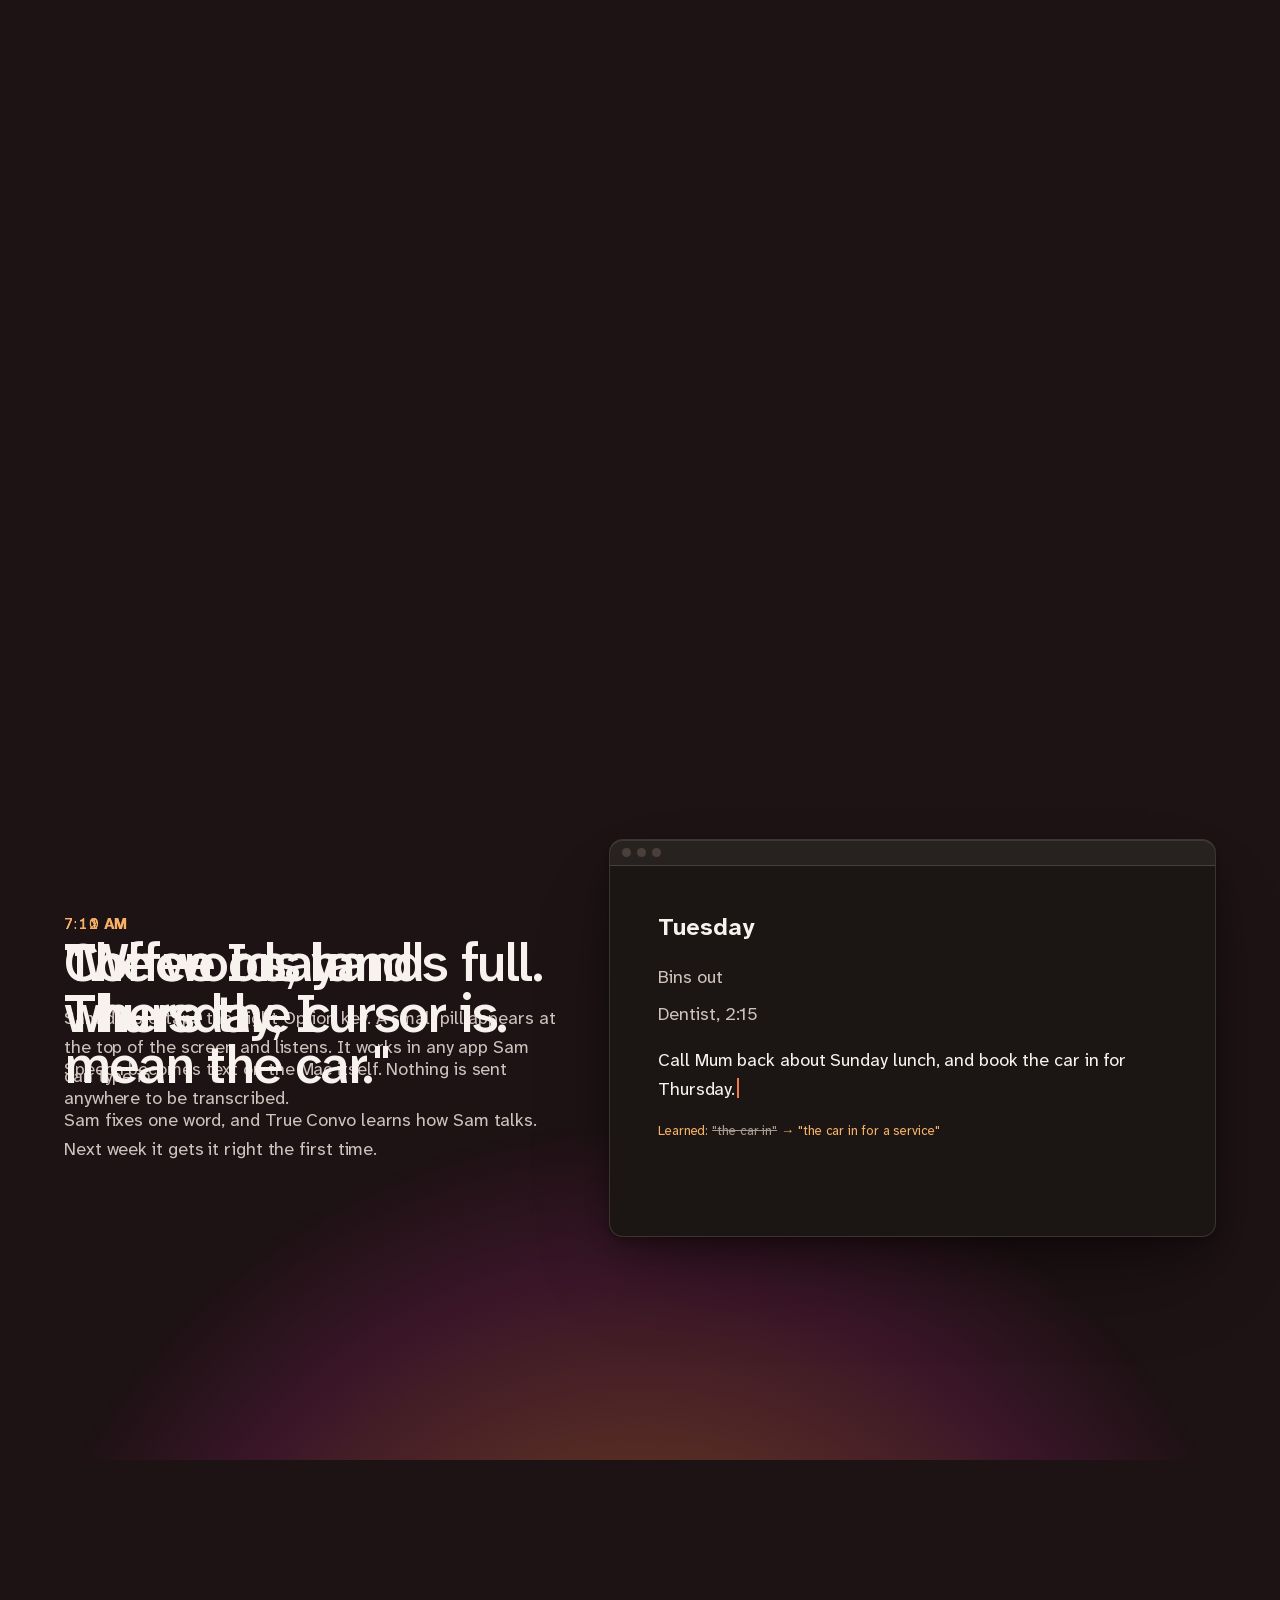
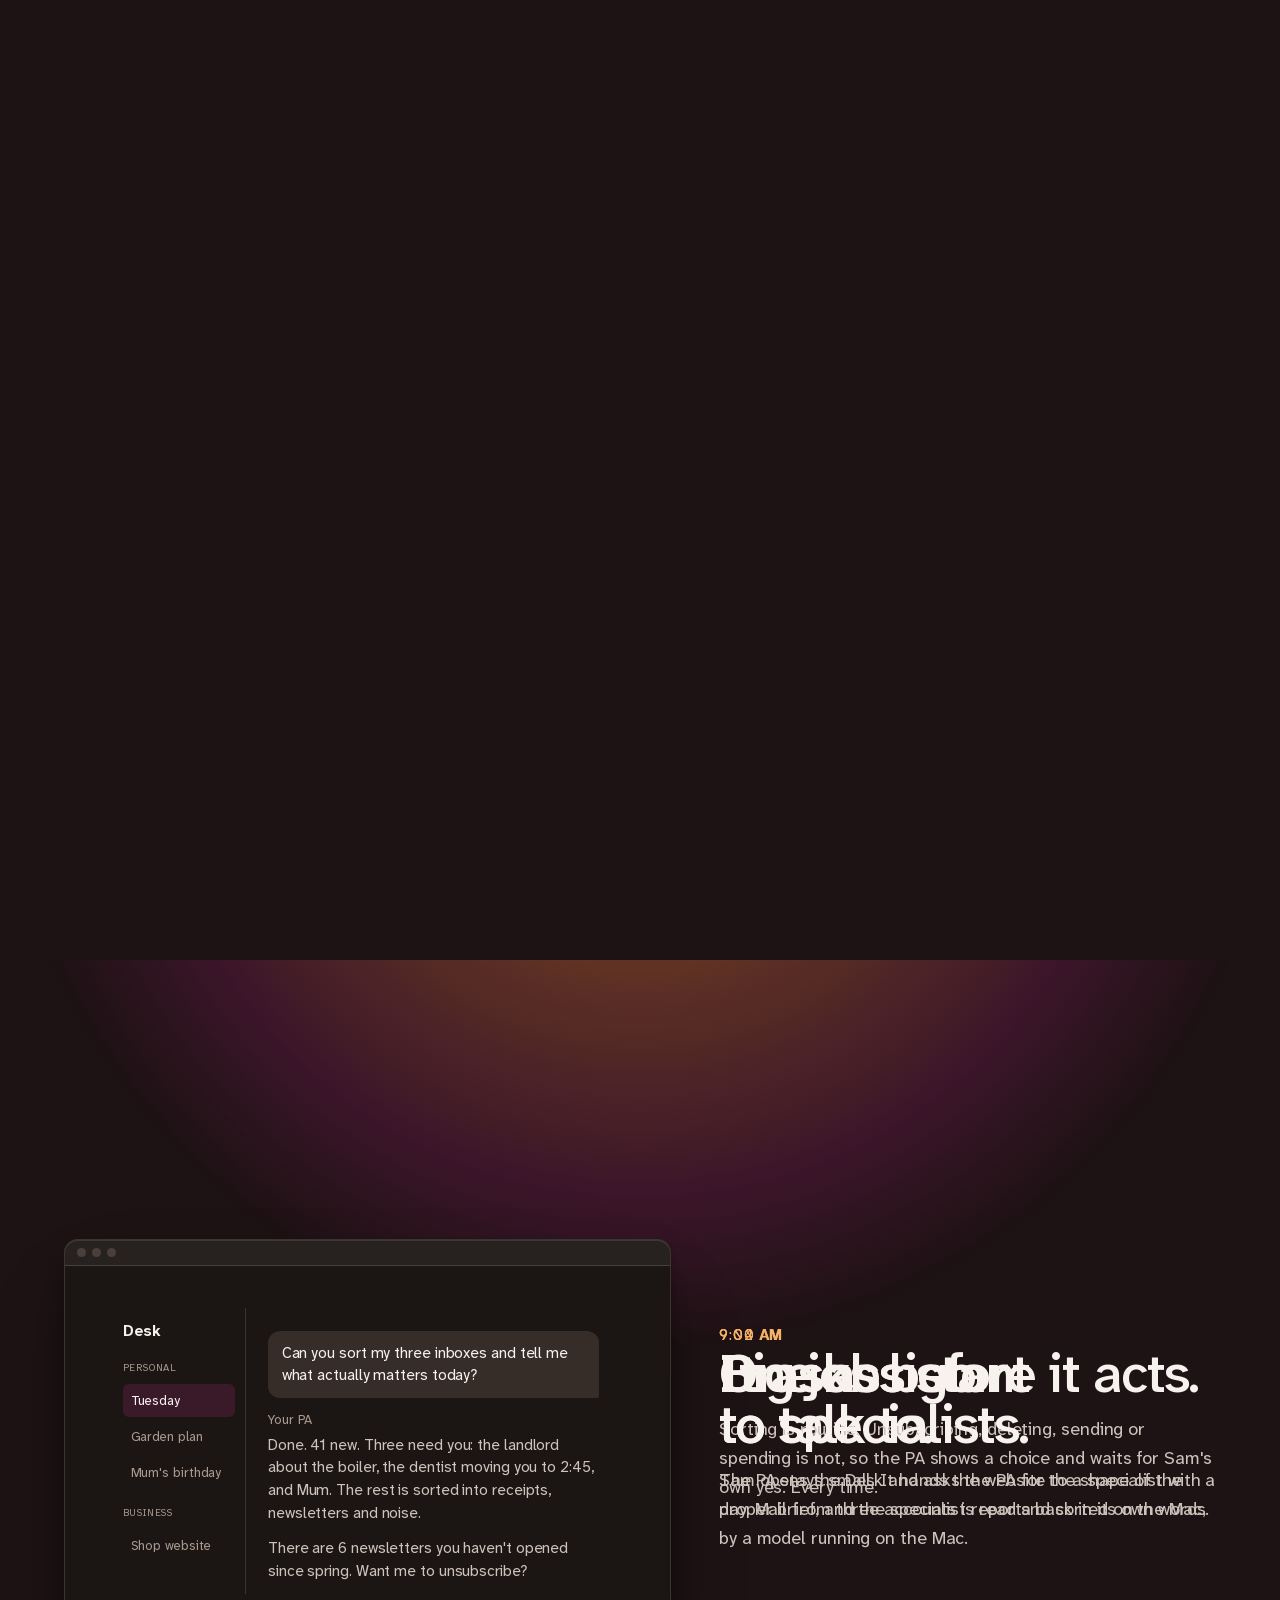
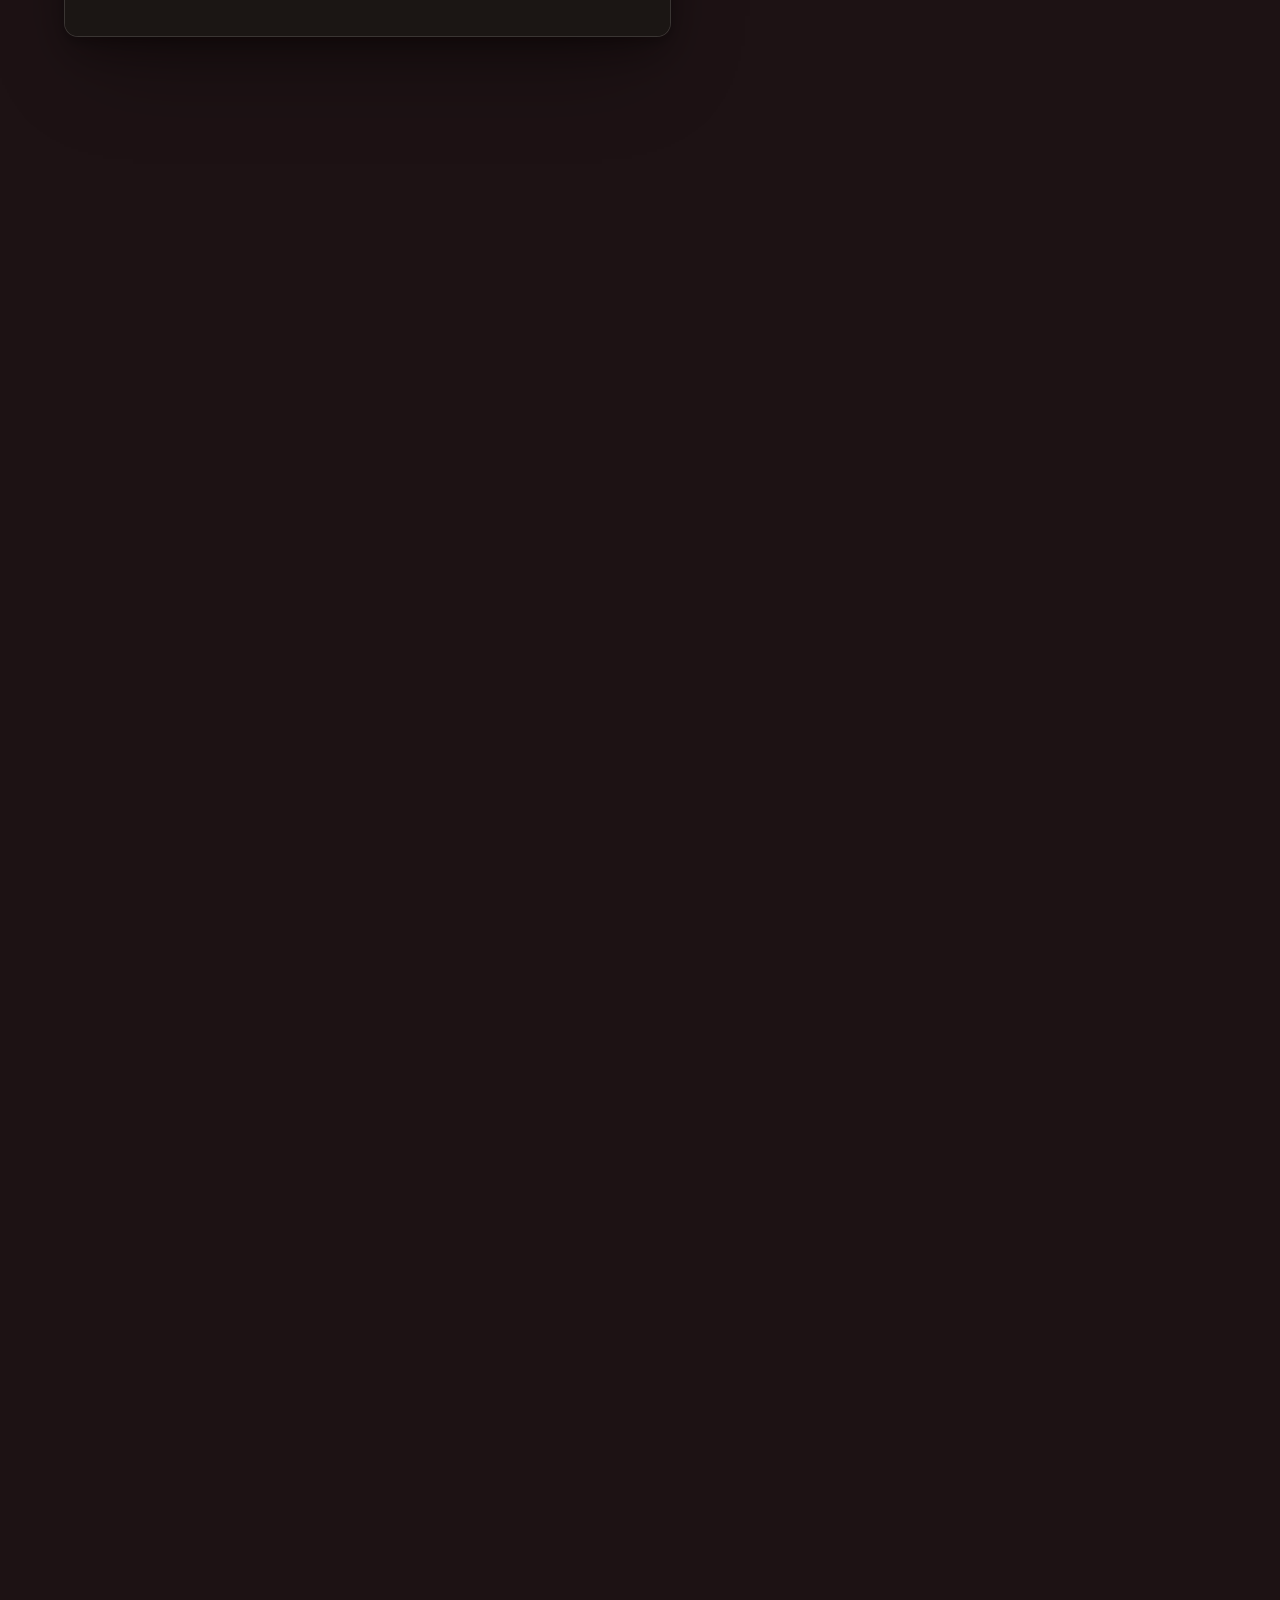
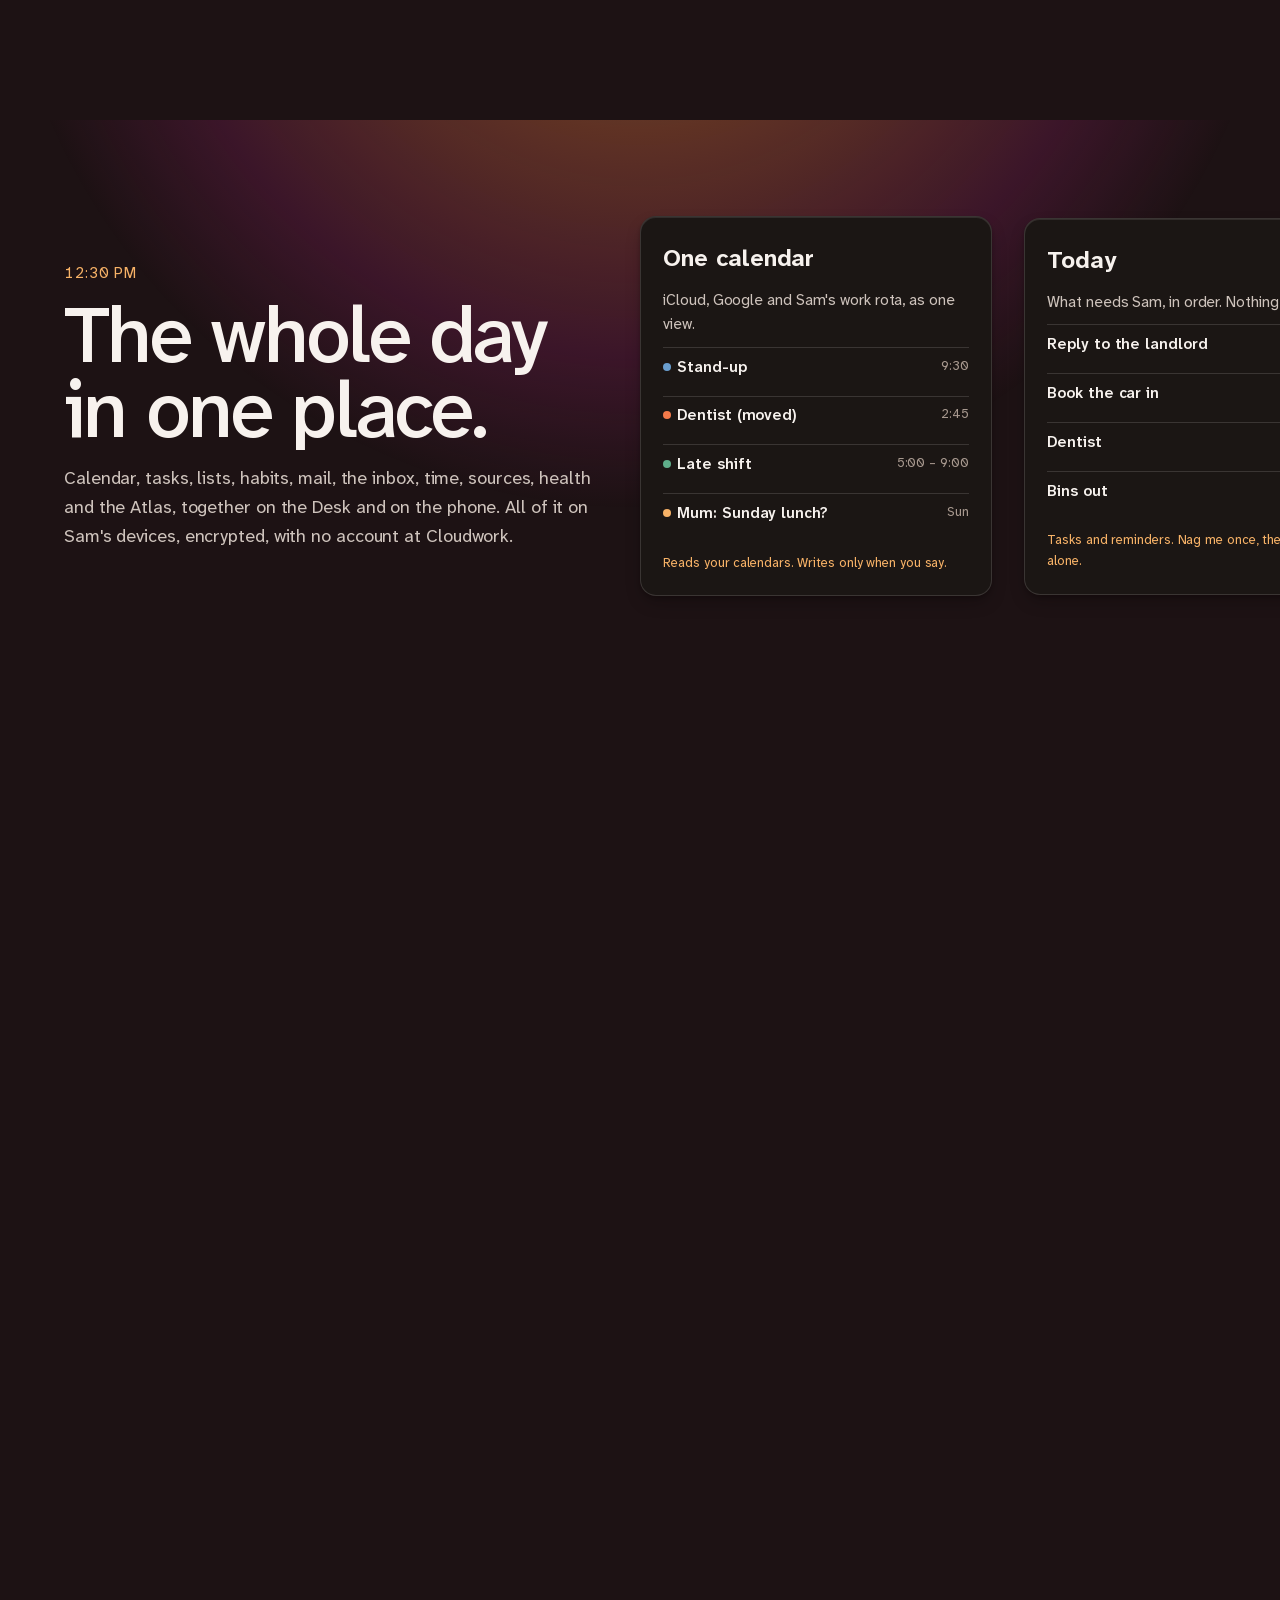
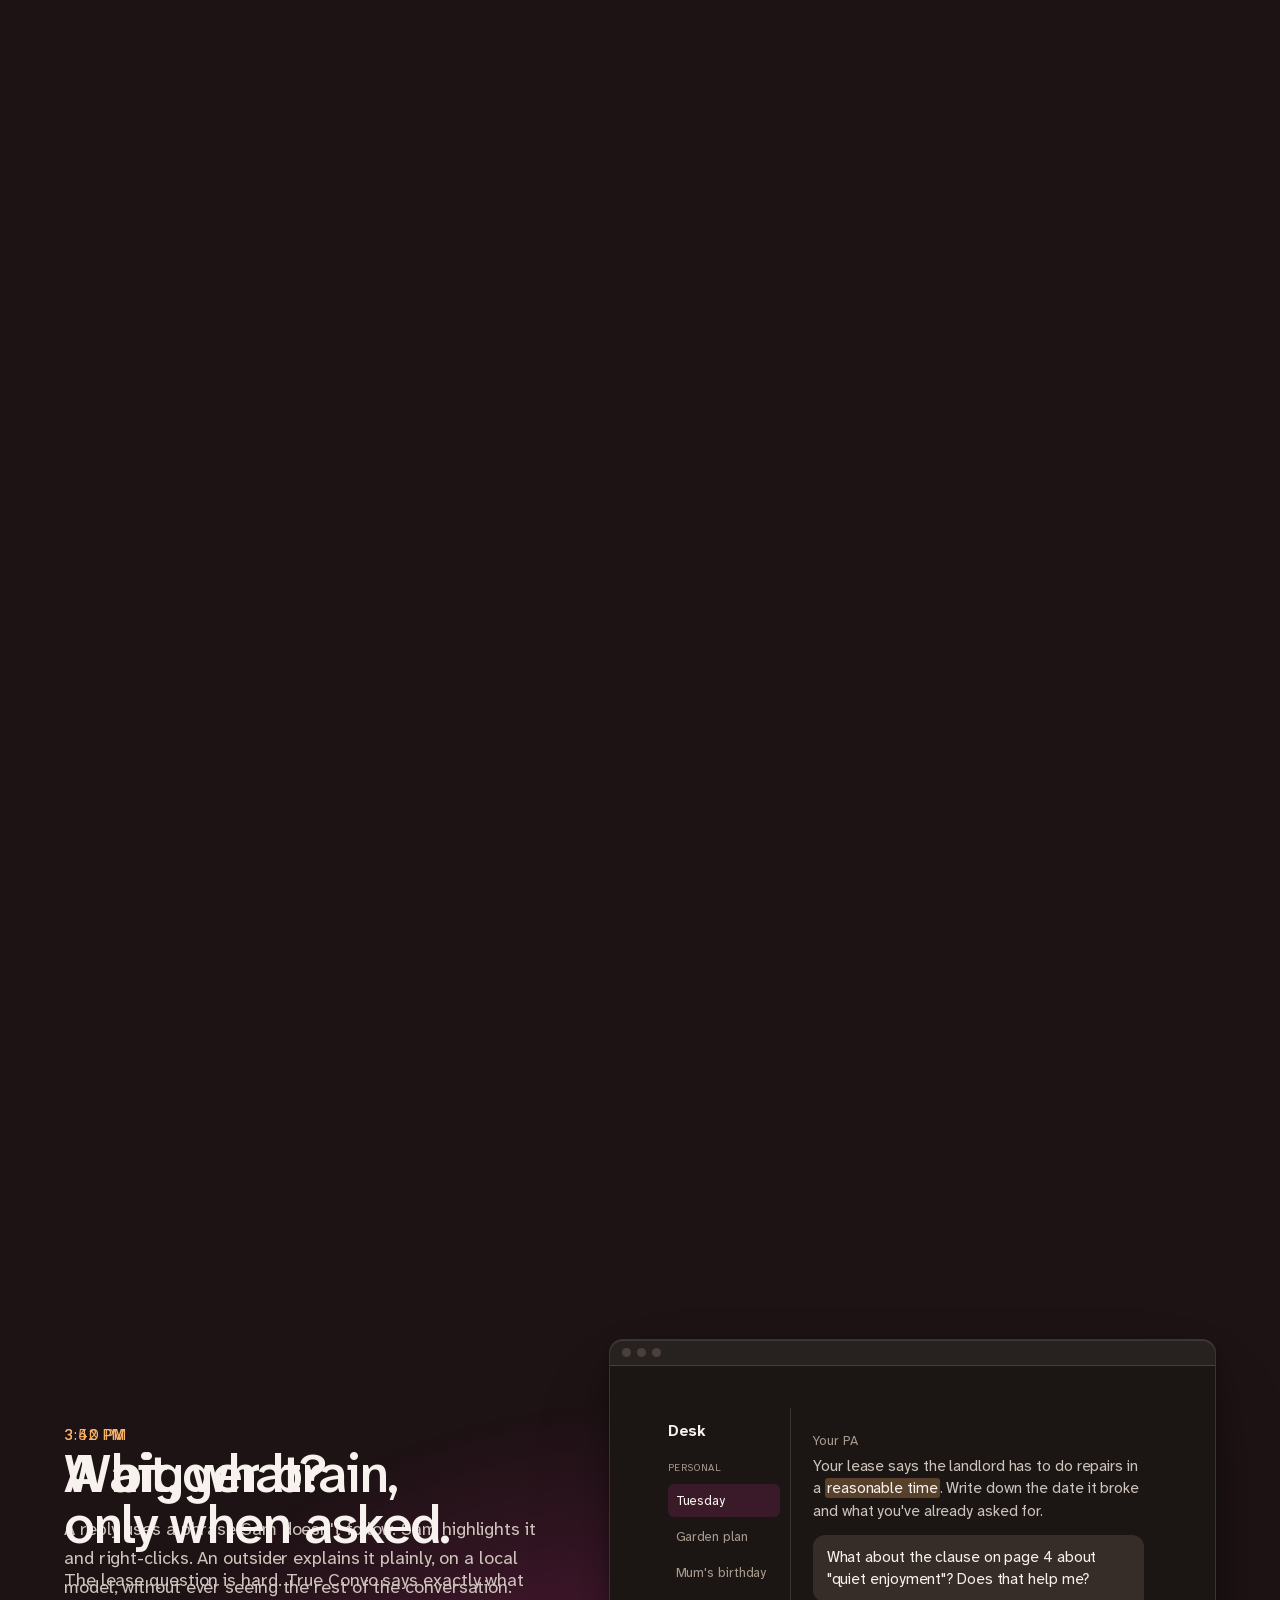
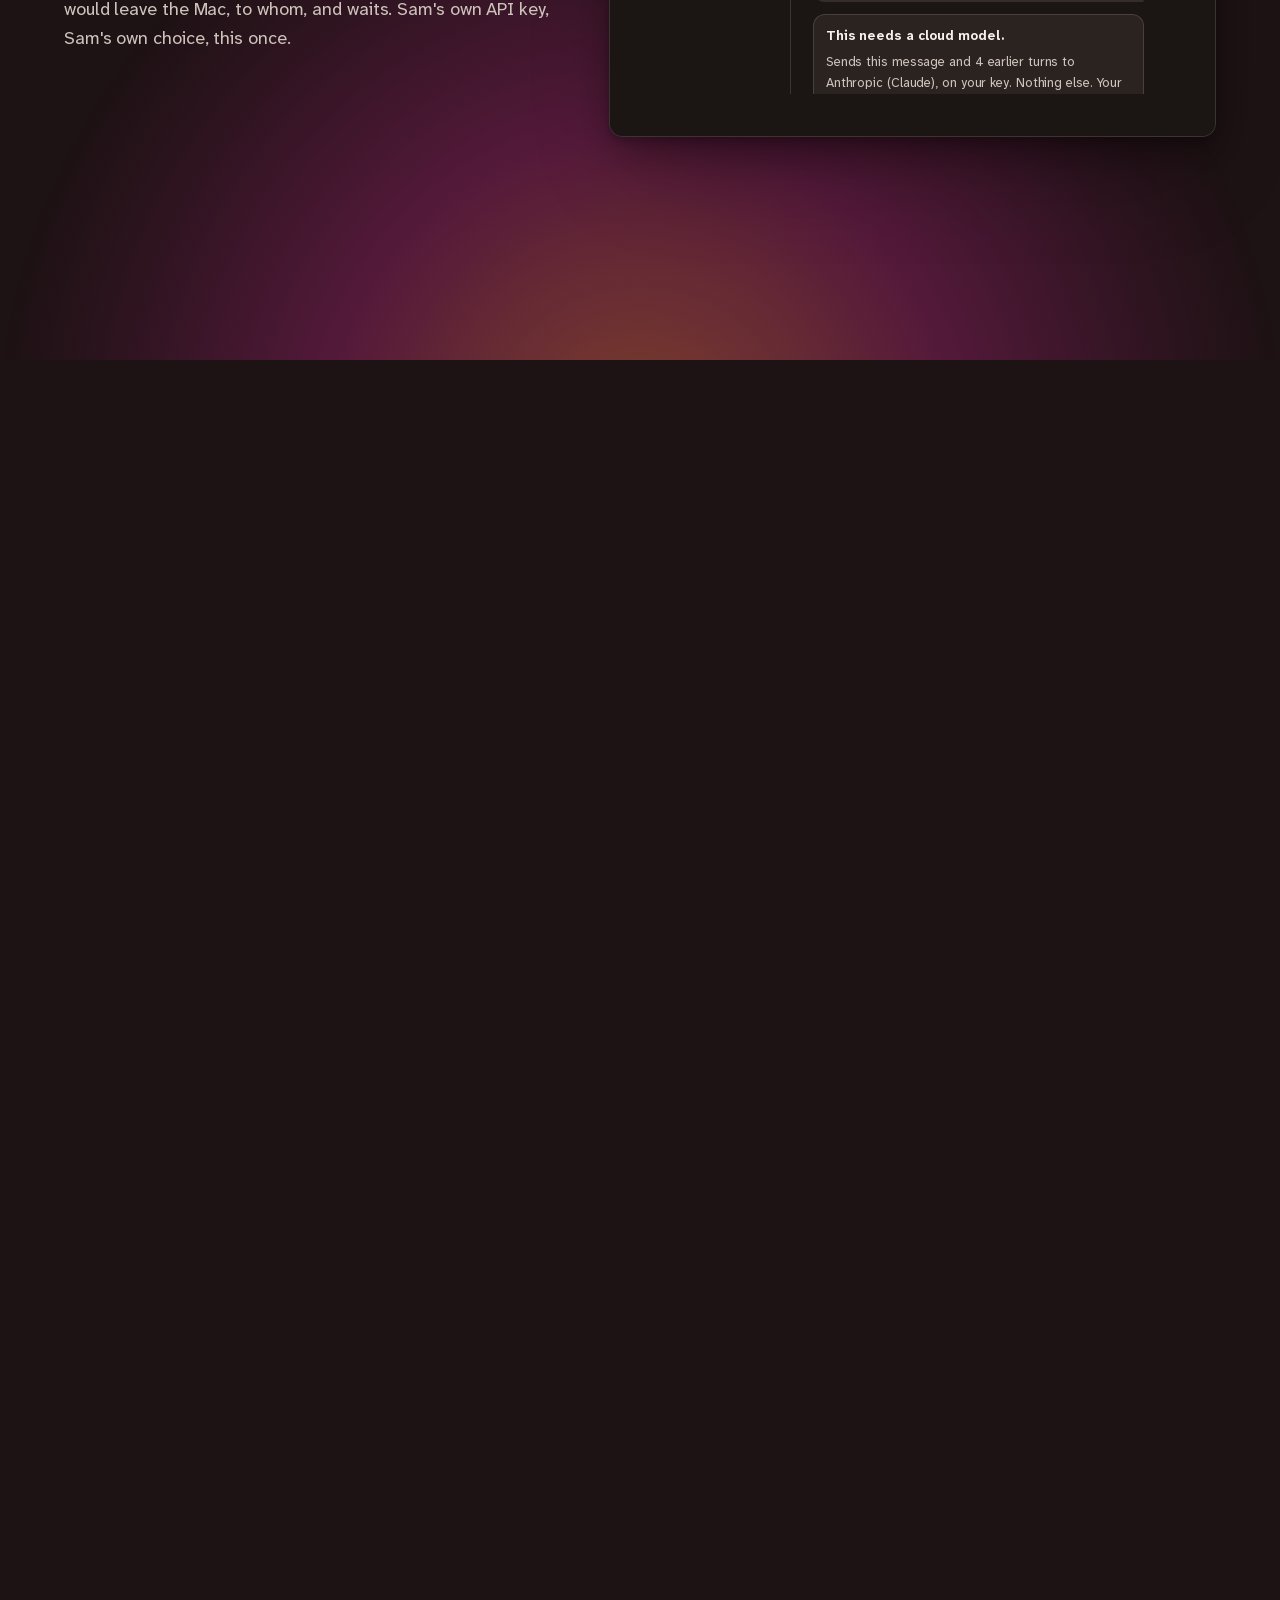
==== commit 27921466: "Day page: every intended module, the shop, the house and build-your-own Noon rail now covers the lau" ====
--- a/trueconvo-day/index.html
+++ b/trueconvo-day/index.html
@@ -244,6 +244,31 @@
   .foot { position: absolute; inset: auto 0 0 0; padding: var(--sc-5) var(--sc-gutter); color: var(--muted); font-size: var(--sc-t-xs); text-align: center; }
   .foot a { color: var(--muted); }
 
+  /* --- the wall screen and the "yours" grid ------------------------------ */
+  .card--more { justify-content: center; border-style: dashed; }
+  .card--more h3 { font-size: var(--sc-t-xl); }
+  .wall {
+    position: relative; z-index: 1; aspect-ratio: 16 / 10; border-radius: 18px;
+    background: #0e0b0a; border: 1px solid var(--line); box-shadow: var(--sc-e3), var(--sc-edge);
+    padding: 4%; overflow: hidden;
+  }
+  .wall__grid { display: grid; grid-template-columns: repeat(4, 1fr); grid-auto-rows: 1fr; gap: 3%; height: 100%; }
+  .tile { background: var(--shell); border: 1px solid var(--line); border-radius: 12px; padding: 0.8em 0.9em; display: flex; flex-direction: column; gap: 0.15em; min-width: 0; }
+  .tile small { color: var(--muted); font-size: 0.62rem; letter-spacing: 0.08em; text-transform: uppercase; }
+  .tile b { color: var(--sc-ink); font-size: var(--sc-t-base); font-weight: 700; line-height: 1.2; }
+  .tile span { color: var(--sc-ink-soft); font-size: var(--sc-t-xs); }
+  .tile--big { grid-column: span 2; grid-row: span 2; }
+  .tile--big b { font-size: var(--sc-t-3xl); line-height: 1; margin: 0.1em 0; }
+  .tile--big .choices { margin-top: auto; }
+  .tile--wide { grid-column: span 2; }
+  .tile--net { border-color: rgba(247,178,103,0.5); }
+  .tile--net b { color: var(--amber); }
+  .yours h2 { margin: 0 0 var(--sc-6); }
+  .yours__grid { display: grid; grid-template-columns: repeat(3, 1fr); gap: var(--sc-5) var(--sc-6); max-width: 70rem; }
+  .yours__grid div { color: var(--sc-ink-soft); font-size: var(--sc-t-base); line-height: 1.55; padding-top: var(--sc-4); border-top: 1px solid var(--line); }
+  .yours__grid b { color: var(--sc-ink); display: block; margin-bottom: 0.2em; }
+  .msg em { font-style: normal; color: var(--sc-ink); }
+
   /* --- phone widths: the screen goes on top, the words underneath -------- */
   @media (max-width: 760px) {
     .bar .note { font-size: var(--sc-t-xs); }
@@ -265,6 +290,13 @@
     .evening .sc-wrap { grid-template-columns: 1fr; gap: var(--sc-6); }
     .phone { width: min(15rem, 68vw); }
     .sun { width: 170vmax; height: 170vmax; }
+    .wall { order: -1; aspect-ratio: 4 / 4.6; padding: 3%; }
+    .wall__grid { grid-template-columns: repeat(2, 1fr); gap: 2.5%; }
+    .tile { padding: 0.6em 0.7em; }
+    .tile--big b { font-size: var(--sc-t-2xl); }
+    .tile--big { grid-row: span 1; }
+    .tile--big .choices { display: none; }
+    .yours__grid { grid-template-columns: 1fr; }
     .dawn__title { top: 6%; }
     .dawn__title h1 { max-width: 9ch; }
     .dawn__mac { width: 90vw; bottom: 16%; }
@@ -428,7 +460,7 @@
         <div class="rail__lead sc-stack">
           <p class="time">12:30 PM</p>
           <h2 class="sc-display sc-display--lg">The whole day in one place.</h2>
-          <p class="sc-body">Calendars, lists, habits and mail, together on the Desk and on the phone. All of it stored on Sam's devices, encrypted, with no account at Cloudwork.</p>
+          <p class="sc-body">Calendar, tasks, lists, habits, mail, the inbox, time, sources, health and the Atlas, together on the Desk and on the phone. All of it on Sam's devices, encrypted, with no account at Cloudwork.</p>
         </div>
 
         <div class="card" data-sc-tilt="6">
@@ -442,6 +474,16 @@
         </div>
 
         <div class="card" data-sc-tilt="6">
+          <h3>Today</h3>
+          <p>What needs Sam, in order. Nothing else.</p>
+          <div class="row"><b>Reply to the landlord</b><i>before 12</i></div>
+          <div class="row"><b>Book the car in</b><i>Thu</i></div>
+          <div class="row"><b>Dentist</b><i>2:45</i></div>
+          <div class="row"><b>Bins out</b><i>tonight</i></div>
+          <span class="card__foot">Tasks and reminders. Nag me once, then leave me alone.</span>
+        </div>
+
+        <div class="card" data-sc-tilt="6">
           <h3>Groceries</h3>
           <p>Shared with the house. Dictated this morning.</p>
           <div class="tick done">Oat milk</div>
@@ -473,12 +515,53 @@
         </div>
 
         <div class="card" data-sc-tilt="6">
-          <h3>Memory, chosen</h3>
-          <p>Only what Sam kept. Nothing remembered by accident.</p>
-          <div class="row"><b>Mum's lunch is Sundays</b><i>kept today</i></div>
-          <div class="row"><b>Prefers short replies</b><i>Oct 3</i></div>
-          <div class="row"><b>Shop opens 10 to 6</b><i>Business</i></div>
-          <span class="card__foot">Correct it, forget it, or undo. Any time.</span>
+          <h3>Inbox</h3>
+          <p>Anything shared from the phone lands here, as a source.</p>
+          <div class="row"><b>Reel: raised-bed garden</b><i>transcribed</i></div>
+          <div class="row"><b>Receipt photo, tyres</b><i>read: £212</i></div>
+          <div class="row"><b>Article: tenancy rights</b><i>summarised</i></div>
+          <span class="card__foot">Filed only where you say. "Unchecked" until you look.</span>
+        </div>
+
+        <div class="card" data-sc-tilt="6">
+          <h3>Where the time went</h3>
+          <p>Sam's screen time, as a heat map, from Sam's own Mac.</p>
+          <div class="grid" aria-hidden="true">
+            <i class="l1"></i><i class="l3"></i><i class="l3"></i><i class="l2"></i><i class="l1"></i><i></i><i></i><i class="l2"></i><i class="l3"></i><i class="l3"></i><i class="l3"></i><i class="l1"></i><i></i><i></i>
+            <i class="l2"></i><i class="l3"></i><i class="l2"></i><i class="l3"></i><i class="l2"></i><i class="l1"></i><i></i><i class="l1"></i><i class="l3"></i><i class="l3"></i><i class="l2"></i><i class="l2"></i><i></i><i></i>
+          </div>
+          <span class="card__foot">Productive or not: your tags, your call.</span>
+        </div>
+
+        <div class="card" data-sc-tilt="6">
+          <h3>Followed</h3>
+          <p>People Sam learns from, boiled down to lessons Sam keeps.</p>
+          <div class="row"><b>The allotment channel</b><i>2 new lessons</i></div>
+          <div class="row"><b>A security newsletter</b><i>1 idea</i></div>
+          <span class="card__foot">You keep the lesson, not the feed.</span>
+        </div>
+
+        <div class="card" data-sc-tilt="6">
+          <h3>Health</h3>
+          <p>A calm record. The same spot, photographed the same way, over months.</p>
+          <div class="row"><b>Left shoulder</b><i>4 photos · no change</i></div>
+          <div class="row"><b>Self-check</b><i>due Nov 20</i></div>
+          <span class="card__foot">A summary to bring to an appointment. No diagnosis.</span>
+        </div>
+
+        <div class="card" data-sc-tilt="6">
+          <h3>Atlas</h3>
+          <p>Everything Sam has worked through, as a map you can walk.</p>
+          <div class="row"><b>The boiler saga</b><i>since Oct 3</i></div>
+          <div class="row"><b>Garden plan</b><i>revisit in spring</i></div>
+          <div class="row"><b>Mum's birthday</b><i>decided</i></div>
+          <span class="card__foot">Come back and find the goal, the decisions and the next step.</span>
+        </div>
+
+        <div class="card card--more" data-sc-tilt="6">
+          <h3>And the ones you add.</h3>
+          <p>Every module can be moved, renamed, hidden or replaced. Each has a home under Personal, Family, Business, Creator or Code, and you decide where it sits.</p>
+          <span class="card__foot">Your layout is yours.</span>
         </div>
       </div>
     </div>
@@ -537,6 +620,52 @@
     </div>
   </section>
 
+  <!-- 4:30 · the shop. Convo Engine, Site Engine, the visibility checkup. -->
+  <section data-sc-act="pin" data-sc-span="4" data-sc-drift="#1c1115">
+    <div data-sc-stage class="scene scene--flip">
+      <div class="sun sun--evening" aria-hidden="true"></div>
+
+      <div class="mac" data-sc-tilt="4" aria-label="A drawing of the Desk in Sam's Business space">
+        <div class="mac__menubar" aria-hidden="true"><i></i><i></i><i></i></div>
+        <div class="pane desk">
+          <div class="desk__side" aria-hidden="true">
+            <b>Desk</b>
+            <small>Business · The shop</small>
+            <span class="on">This week</span>
+            <span>Facts sheet</span>
+            <span>Website</span>
+            <span>Checkup</span>
+          </div>
+          <div class="desk__chat">
+            <p class="msg msg--me" data-sc-cue="0 1 0 0"><small>Voice note · 0:48</small>right so um the shop's going to open at nine from december, not ten, and I want to tell people about the christmas workshop thing, saturday mornings, kids welcome…</p>
+            <p class="msg msg--ai" data-sc-cue="0.1 1 0.12 0"><small>Your PA</small>Here it is in your voice, for the shop's Instagram and the window sign:<br><em>"From December we open at 9. And on Saturday mornings the back room turns into a workshop. Bring the kids."</em></p>
+            <p class="msg msg--ai" data-sc-cue="0.4 1 0.12 0">I've also changed the opening time on your facts sheet. The website rebuilds from it. Preview is ready.</p>
+            <div class="choices" data-sc-cue="0.46 1 0.12 0"><span class="go">Publish the site</span><span>Show preview</span><span>Not now</span></div>
+            <p class="msg msg--other" data-sc-cue="0.7 1 0.12 0"><small>Visibility checkup</small>Your Google listing still says 10 AM. Fix that first; it's what people see before the site. Two reviews need a reply.</p>
+          </div>
+        </div>
+      </div>
+
+      <div class="steps">
+        <div class="step" data-sc-cue="0 0.3 0 0.15">
+          <p class="time">4:30 PM</p>
+          <h2 class="sc-display">Ramble. Get a piece.</h2>
+          <p class="sc-body">Sam runs a small shop on the side. A 48-second voice note becomes a post in Sam's own words, because True Convo has learned how Sam talks.</p>
+        </div>
+        <div class="step" data-sc-cue="0.28 0.62 0.15 0.15">
+          <p class="time">4:35 PM</p>
+          <h2 class="sc-display">One facts sheet. One website.</h2>
+          <p class="sc-body">Hours, prices, services, in one sheet Sam owns. Change a fact and the site rebuilds from it, to a host Sam chooses. Nothing private can reach it.</p>
+        </div>
+        <div class="step" data-sc-cue="0.6">
+          <p class="time">4:40 PM</p>
+          <h2 class="sc-display">How the shop looks from outside.</h2>
+          <p class="sc-body">A checkup reads the listing, the reviews and what AI assistants say about the shop, and hands Sam a short fix list. Business space only.</p>
+        </div>
+      </div>
+    </div>
+  </section>
+
   <!-- 7:30 · evening. Phone to Mac, and memory. -->
   <section class="evening" data-sc-act="flow" data-sc-drift="#160f12">
     <div class="sc-wrap">
@@ -560,6 +689,109 @@
     </div>
   </section>
 
+  <!-- 8:30 · the house. Home devices on their own network. -->
+  <section data-sc-act="pin" data-sc-span="3.6" data-sc-drift="#120d10">
+    <div data-sc-stage class="scene">
+      <div class="sun sun--night" aria-hidden="true"></div>
+
+      <div class="steps">
+        <div class="step" data-sc-cue="0 0.34 0 0.15">
+          <p class="time">8:30 PM</p>
+          <h2 class="sc-display">The house, on its own network.</h2>
+          <p class="sc-body">The thermostat, the lights, the doorbell, the kitchen screen and both Macs, talking to each other at home. True Convo is the thing in the middle. The internet isn't needed for any of it.</p>
+        </div>
+        <div class="step" data-sc-cue="0.32 0.66 0.15 0.15">
+          <p class="time">8:31 PM</p>
+          <h2 class="sc-display">Say it once.</h2>
+          <p class="sc-body">"Heating to 20 when either of us gets home, and show the house on the kitchen screen." Sam gets a preview, says yes, and that's the rule now.</p>
+        </div>
+        <div class="step" data-sc-cue="0.64">
+          <p class="time">8:40 PM</p>
+          <h2 class="sc-display">A screen for the wall.</h2>
+          <p class="sc-body">The same lists, calendar and house, in a layout made for a screen in the kitchen. Family space. Nothing on it leaves the house.</p>
+        </div>
+      </div>
+
+      <div class="wall" data-sc-tilt="4" aria-label="A drawing of the kitchen wall screen">
+        <div class="wall__grid">
+          <div class="tile tile--big">
+            <small>Home</small>
+            <b>19.5°</b>
+            <span>Heating to 20 at 6:10 PM</span>
+            <div class="choices" data-sc-cue="0.36 1 0.12 0"><span class="go">Keep this rule</span><span>Not now</span></div>
+          </div>
+          <div class="tile"><small>Lights</small><b>Kitchen, hall</b><span>3 of 11 on</span></div>
+          <div class="tile"><small>Doorbell</small><b>Quiet</b><span>Last: parcel, 3:12</span></div>
+          <div class="tile"><small>Who's home</small><b>Sam</b><span>Jo at 9:15</span></div>
+          <div class="tile"><small>Sunday</small><b>Mum, 1 PM</b><span>Lemon chicken</span></div>
+          <div class="tile tile--wide"><small>Groceries</small><b>Bin bags · Something for Sunday</b><span>Added this morning, by voice</span></div>
+          <div class="tile tile--wide tile--net" data-sc-cue="0.66 1 0.12 0"><small>Network</small><b>8 devices · 0 cloud connections</b><span>Everything on this screen stays in the house</span></div>
+        </div>
+      </div>
+    </div>
+  </section>
+
+  <!-- 9:15 · build it yourself. -->
+  <section data-sc-act="pin" data-sc-span="4" data-sc-drift="#0f0b0d">
+    <div data-sc-stage class="scene scene--flip">
+      <div class="mac" data-sc-tilt="4" aria-label="A drawing of the Desk building a small app">
+        <div class="mac__menubar" aria-hidden="true"><i></i><i></i><i></i></div>
+        <div class="pane desk">
+          <div class="desk__side" aria-hidden="true">
+            <b>Desk</b>
+            <small>Code</small>
+            <span class="on">Bins &amp; car</span>
+            <span>Workshop sign-up</span>
+            <small>Agents</small>
+            <span>Builder</span>
+            <span>Checker</span>
+          </div>
+          <div class="desk__chat">
+            <p class="msg msg--me" data-sc-cue="0 1 0 0">I want a tiny app for the house: bins, the car service, the boiler check. It nags us the night before, on the kitchen screen. Nothing fancy.</p>
+            <p class="msg msg--ai" data-sc-cue="0.12 1 0.12 0"><small>Your PA</small>Handed to the builder with your words and the house's rules. The checker will try it before you see it.</p>
+            <p class="msg msg--other" data-sc-cue="0.36 1 0.12 0"><small>Builder</small>Done: "House Chores". Four reminders, one screen, runs on the Mac, shows on the wall. It reaches nothing outside the house. Preview below.</p>
+            <p class="msg msg--other" data-sc-cue="0.5 1 0.12 0"><small>Checker</small>Tried all four. One fix: the bins reminder fired at midnight, now 7 PM. Passed.</p>
+            <div class="choices" data-sc-cue="0.56 1 0.12 0"><span class="go">Keep it</span><span>Change something</span><span>Package it</span></div>
+            <span class="local" data-sc-cue="0.12 1 0.12 0">Built, checked and run on this Mac</span>
+          </div>
+        </div>
+      </div>
+
+      <div class="steps">
+        <div class="step" data-sc-cue="0 0.3 0 0.15">
+          <p class="time">9:15 PM</p>
+          <h2 class="sc-display">Build the thing you wish existed.</h2>
+          <p class="sc-body">Sam isn't a programmer. Sam describes a small app for the house. A builder makes it, a checker tries to break it, and the PA shows Sam the result in plain words.</p>
+        </div>
+        <div class="step" data-sc-cue="0.28 0.62 0.15 0.15">
+          <p class="time">9:30 PM</p>
+          <h2 class="sc-display">Keep it for the house. Or don't stop there.</h2>
+          <p class="sc-body">If all Sam wants is this one app on this one network, that's the whole story, and it's a good one. If Sam wants to package it and sell it to other people, that's the same tool, one step further.</p>
+        </div>
+        <div class="step" data-sc-cue="0.6">
+          <p class="time">9:45 PM</p>
+          <h2 class="sc-display">No frontier model required.</h2>
+          <p class="sc-body">Every step today ran on a model on Sam's Mac, apart from the one question Sam chose to send out. Small models get written recipes to follow, so the floor is local. Bigger brains are an option, never a requirement.</p>
+        </div>
+      </div>
+    </div>
+  </section>
+
+  <!-- Yours to shape. -->
+  <section class="sc-section yours" data-sc-act="flow" data-sc-drift="#0d0a0b">
+    <div class="sc-wrap">
+      <h2 class="sc-display sc-display--lg" data-sc-in>Yours to shape.</h2>
+      <div class="yours__grid" data-sc-in data-sc-stagger="70">
+        <div><b>Open core.</b> The core is open source. Copy it, change it, label it as your own. The True Convo name is the only thing kept back.</div>
+        <div><b>Your keys or none.</b> Runs on local models, or on your own sign-ins and keys. Cloud costs pass straight through.</div>
+        <div><b>Rename anything.</b> Modules, spaces, the assistant itself. Move them, hide them, change nothing underneath.</div>
+        <div><b>Leave any time.</b> Export everything in a form that works without us. Restore brings back your information, never permission to act.</div>
+        <div><b>Switch the AI off.</b> Lists, calendar, notes and export keep working with no model at all.</div>
+        <div><b>A floor no edition can remove.</b> Approval before anything leaves. Nothing deleted silently. The microphone never surprises you.</div>
+      </div>
+    </div>
+  </section>
+
   <!-- 11:00 · night. Close. -->
   <section data-sc-act="pin" data-sc-span="1.3" data-sc-drift="#0c0908">
     <div data-sc-stage class="close">
@@ -567,9 +799,9 @@
       <div class="close__inner">
         <p class="time" data-sc-cue="0.04">11:00 PM</p>
         <h2 class="sc-display sc-display--lg" data-sc-cue="0.06" data-sc-kinetic="lines">The Mac sleeps. Sam's day stays on it.</h2>
-        <p class="sc-body" data-sc-cue="0.12">Conversations, memory, lists and mail, encrypted on Sam's own devices. One thing left today, once, because Sam said yes. No account with us. No ads. Nothing sold.</p>
+        <p class="sc-body" data-sc-cue="0.12">Conversations, memory, lists, mail, the shop, the house and a small app Sam made, encrypted on Sam's own devices. One thing left today, once, because Sam said yes. No account with us. No ads. Nothing sold.</p>
         <div class="stands" data-sc-cue="0.18">
-          <p><b>Where this stands.</b> True Convo is in development and not out yet. Built so far: the pill, dictation at the cursor, the Desk with a model running on the Mac, and encrypted storage, all being tried on a test Mac. Being built now: the PA, the calendar, lists, habits, mail sorting and the iPhone. Everything on this page is the plan; the tests decide the order.</p>
+          <p><b>Where this stands.</b> True Convo is in development and not out yet. Built so far: the pill, dictation at the cursor, the Desk with a model running on the Mac, encrypted storage, and the first engines for lists, habits, tasks, the agenda, mail sorting, the calendar, time and sources, tried on a test Mac with invented data. Being built now: the PA, the iPhone, sync and the first-run guide. The shop, the house, building your own apps and the wall screen come after launch. Everything on this page is the plan; the tests decide the order.</p>
         </div>
       </div>
       <footer class="foot">True Convo is made by Cloudwork Systems · <a href="https://trueconvo.com/privacy.html">Privacy</a></footer>
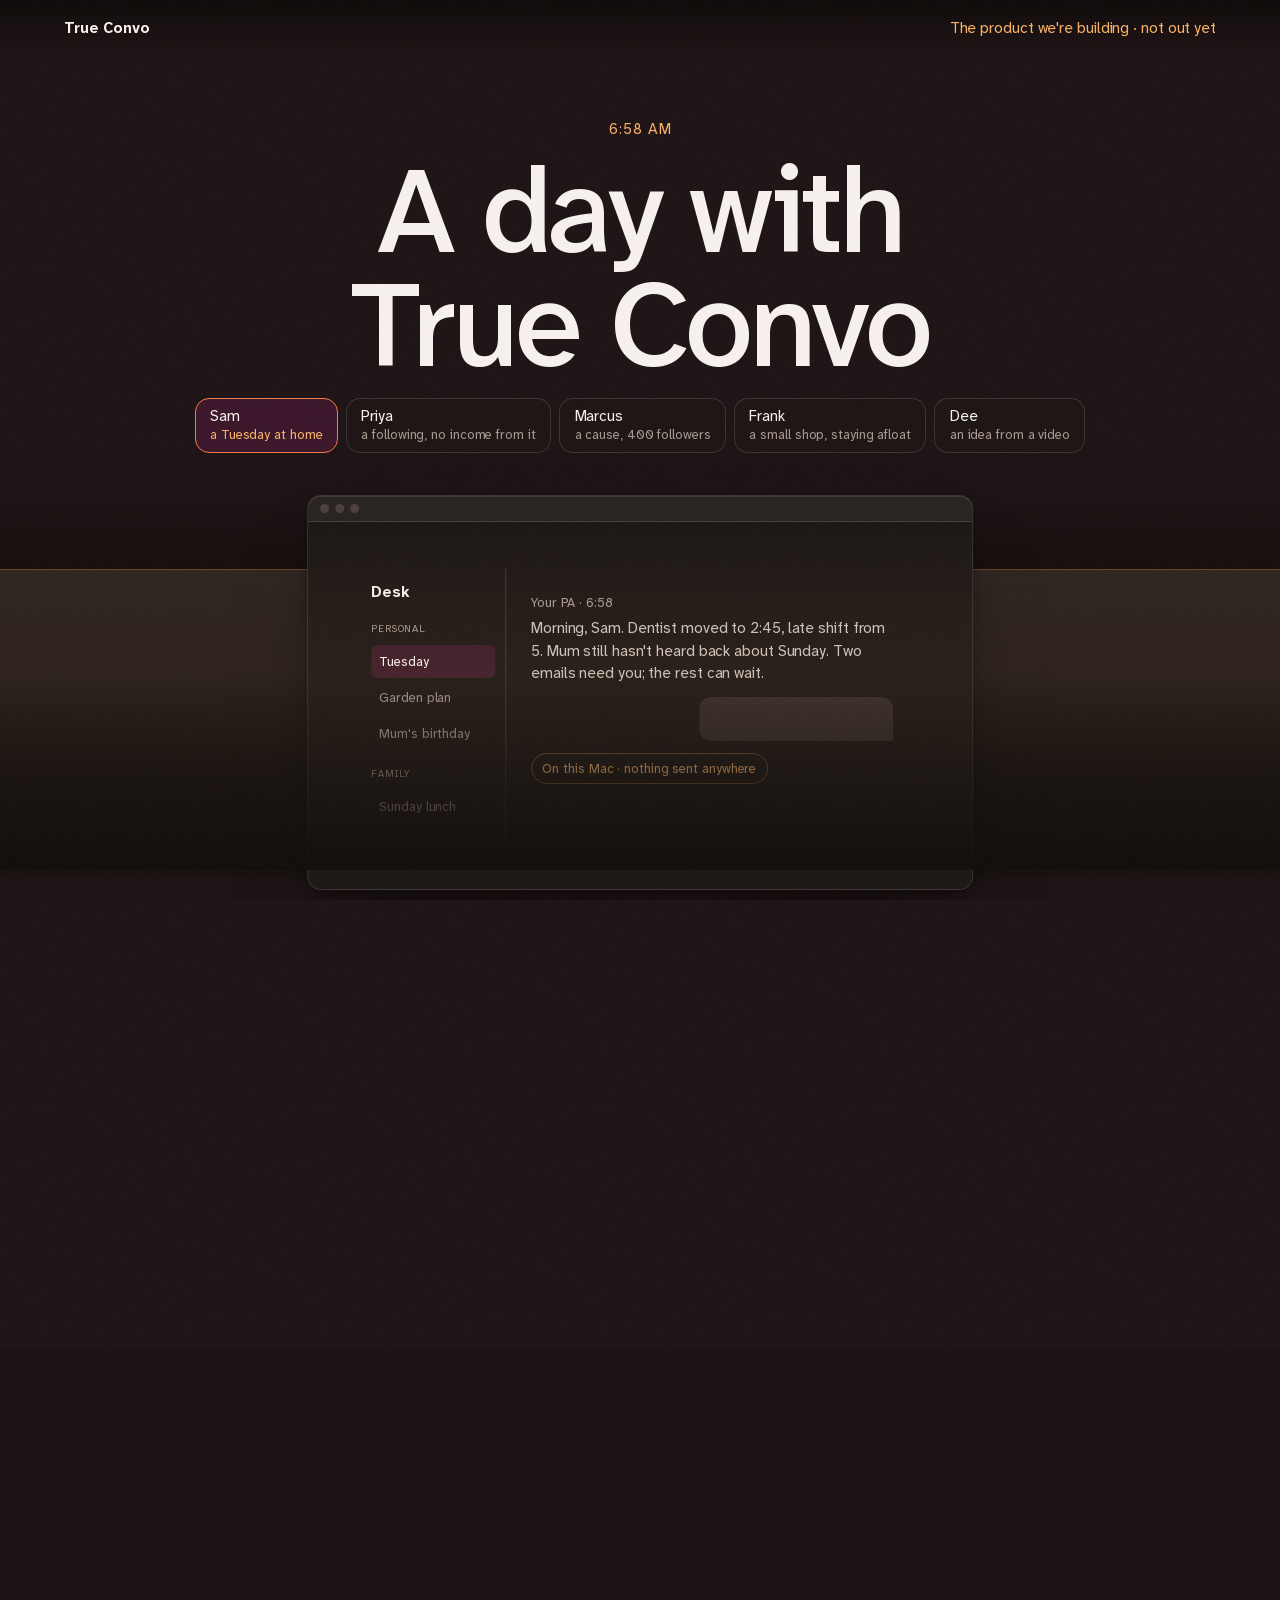
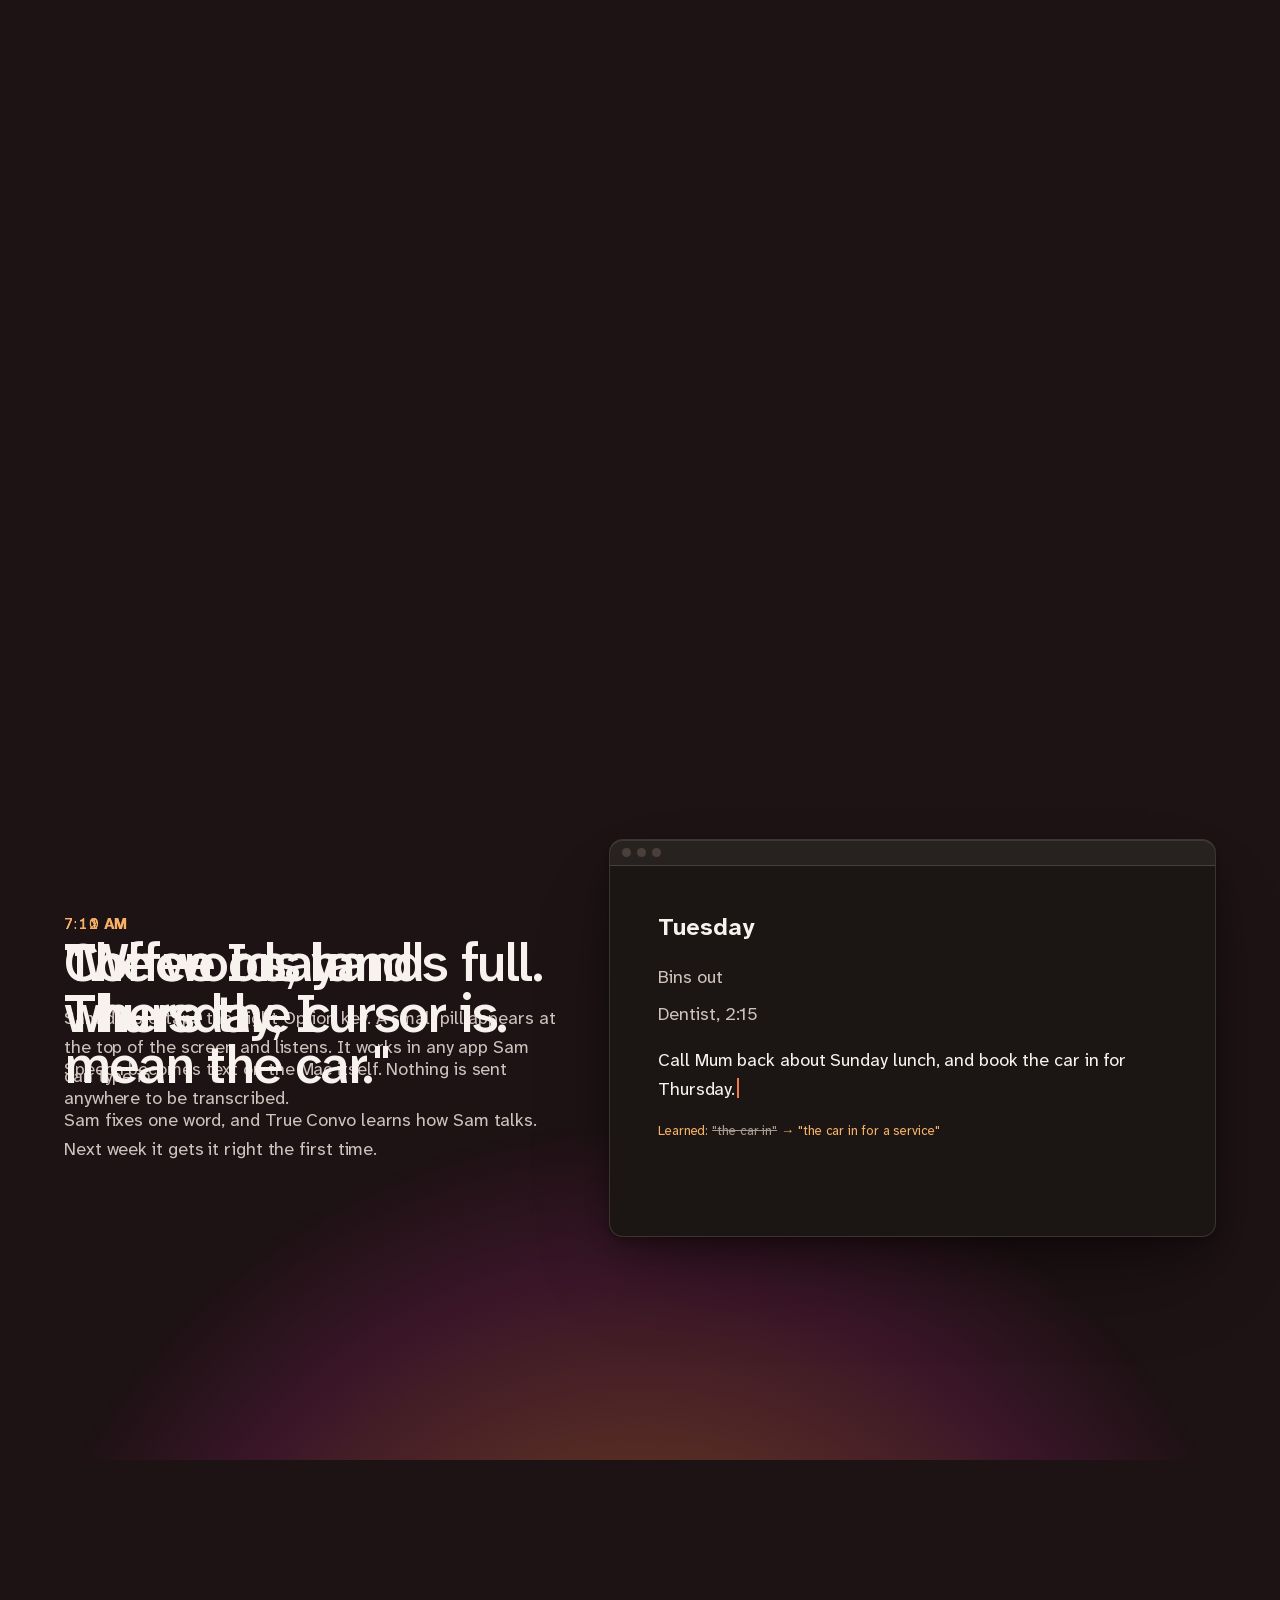
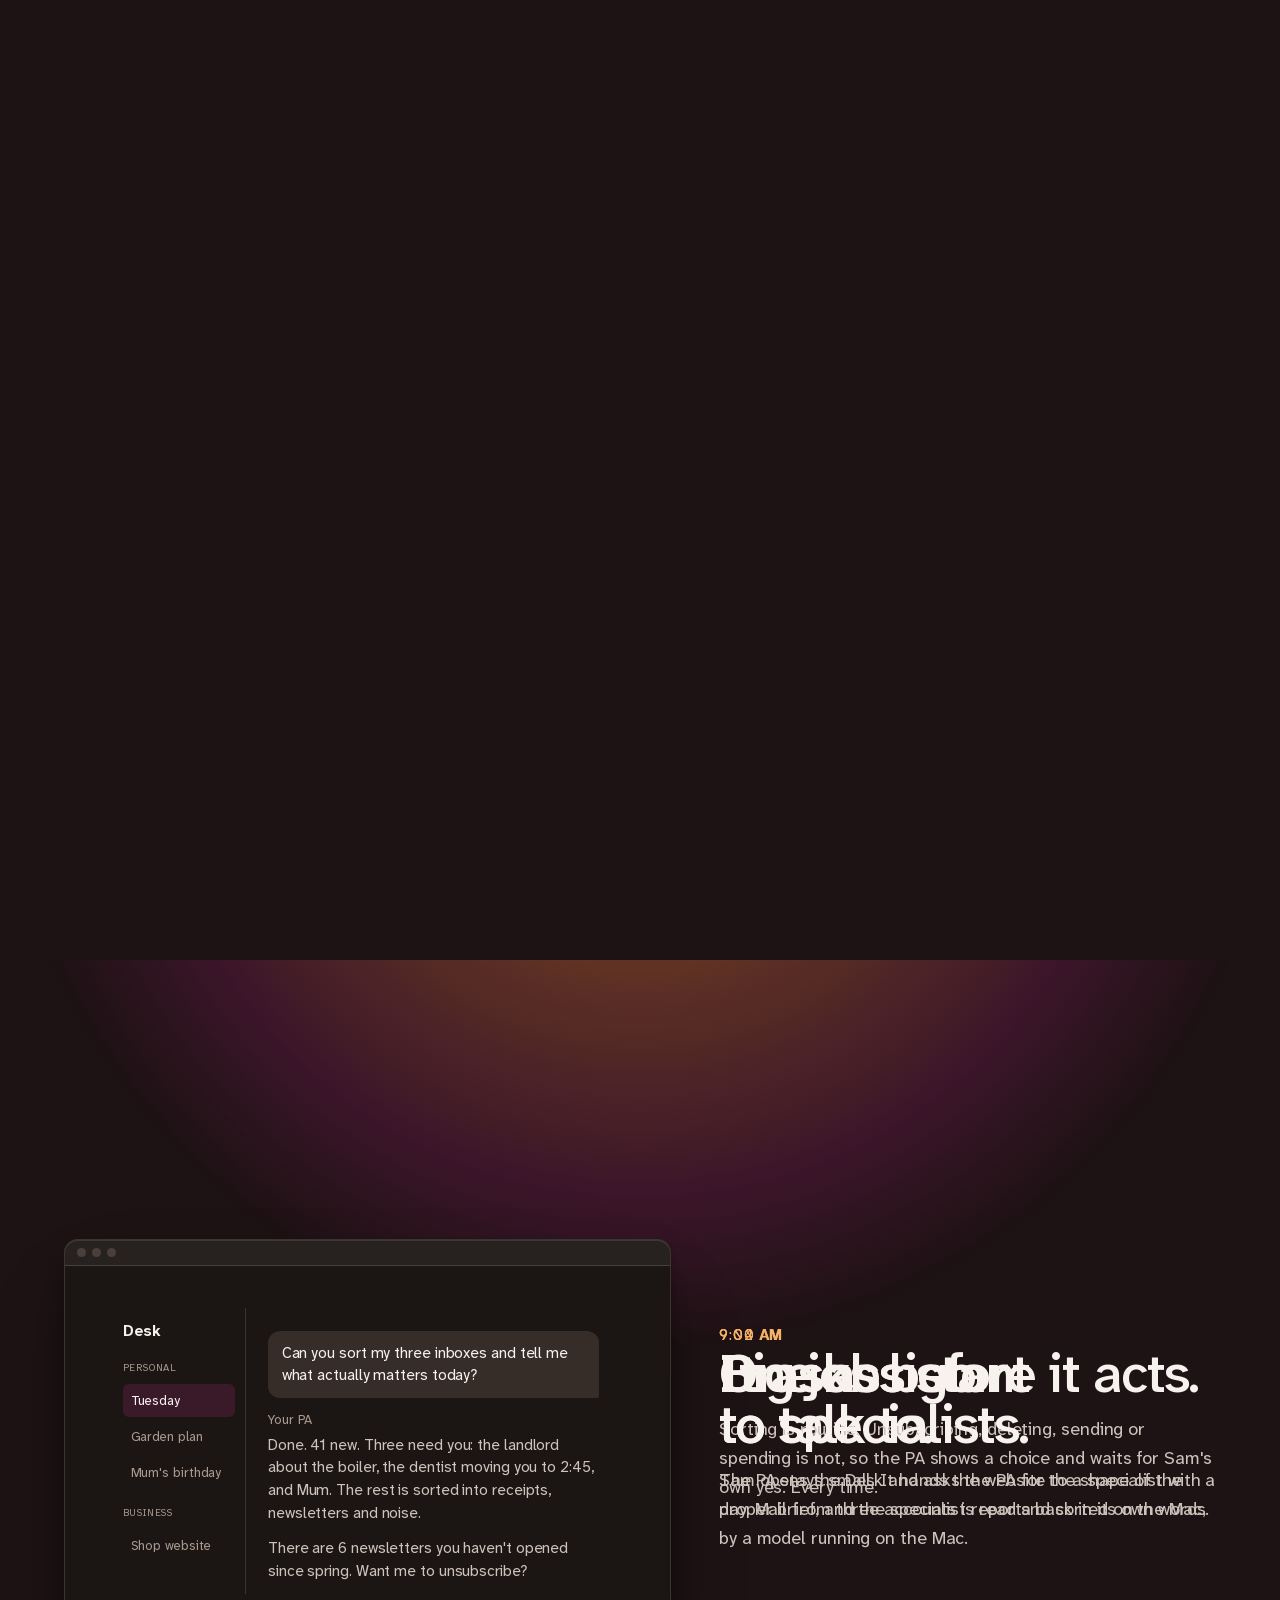
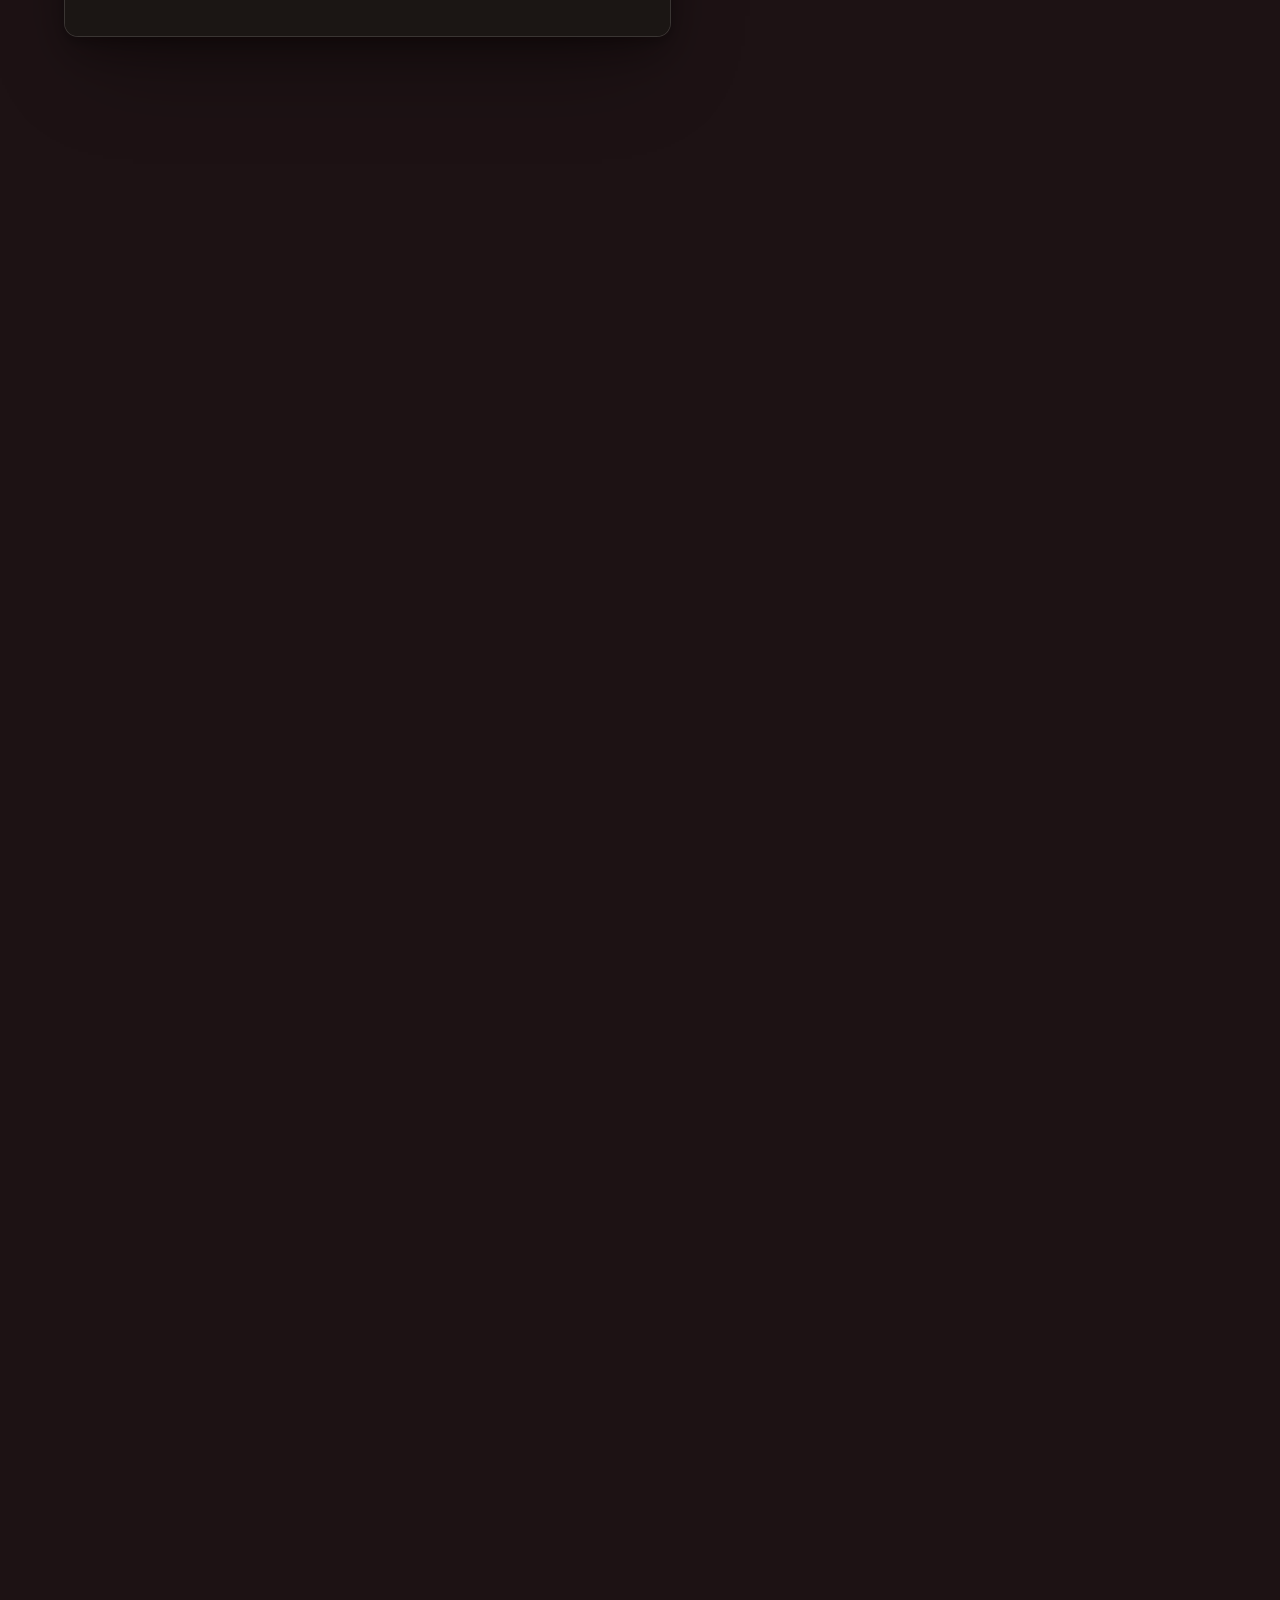
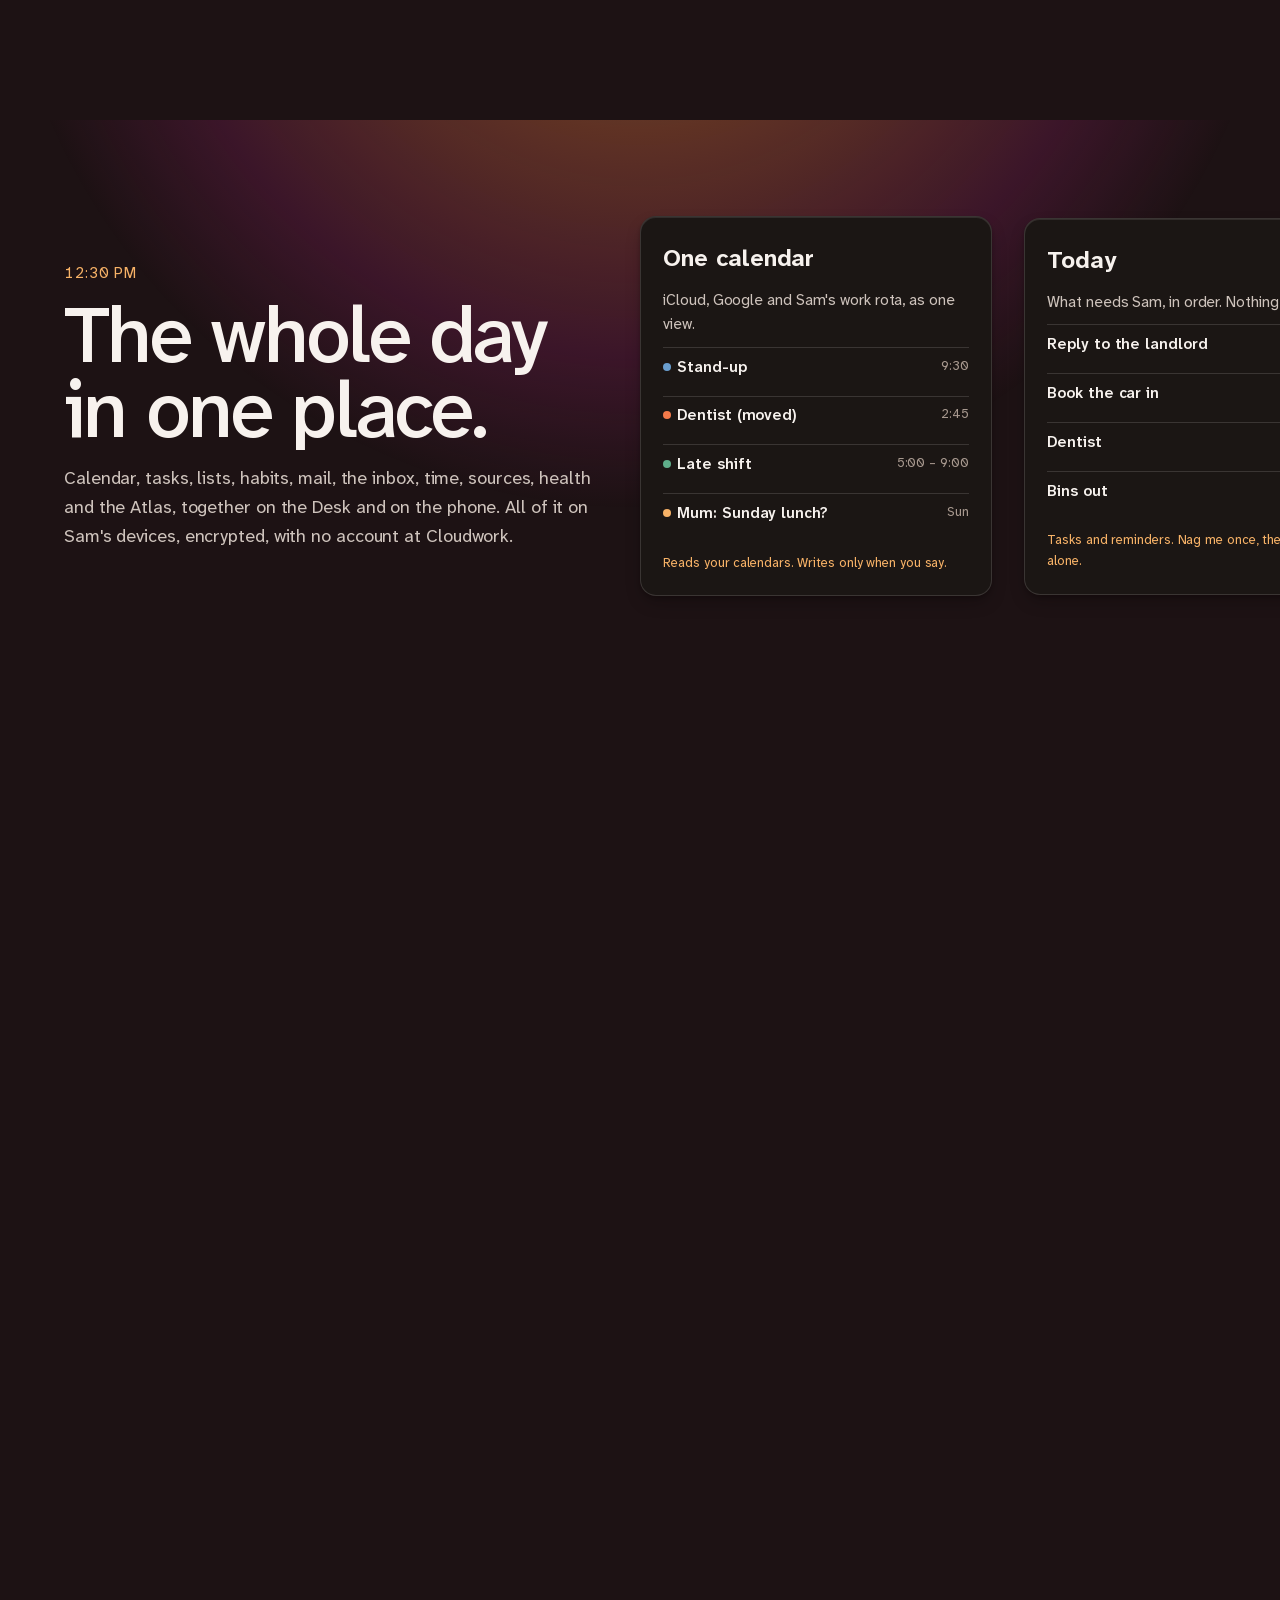
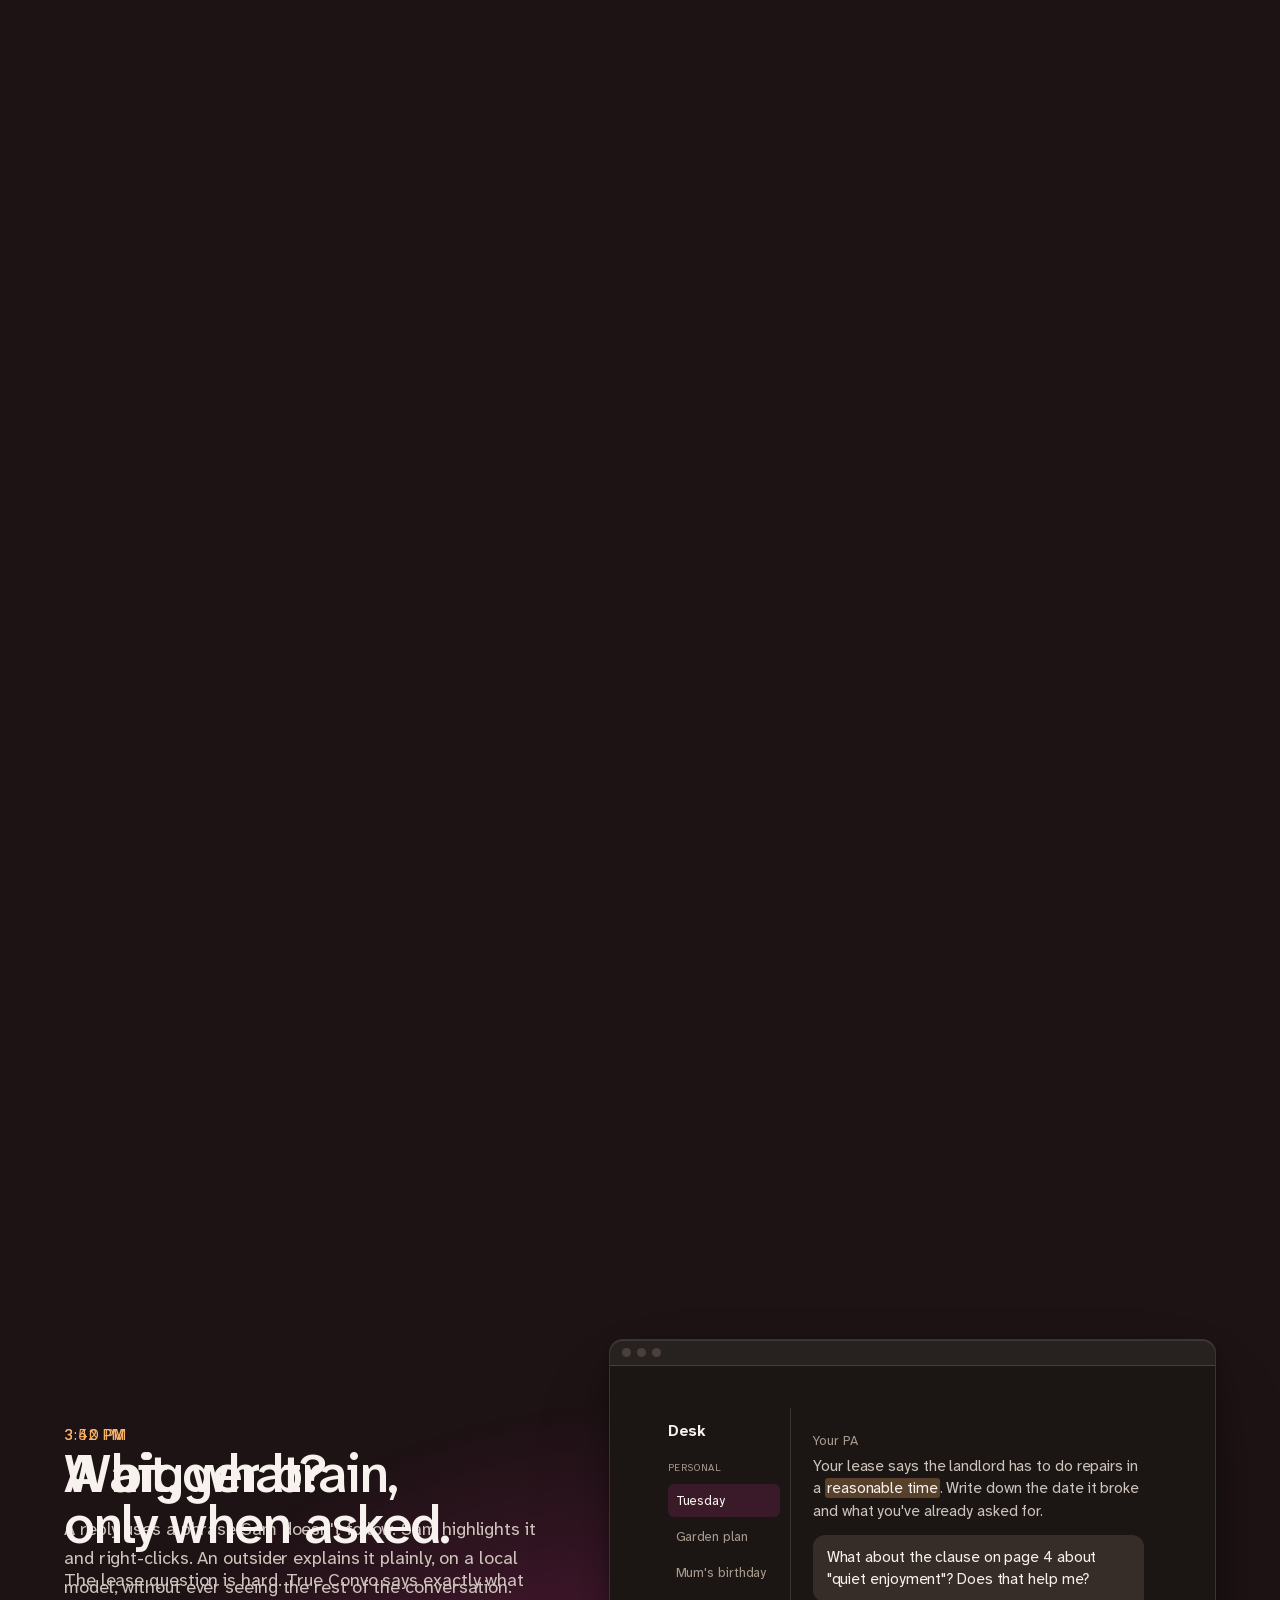
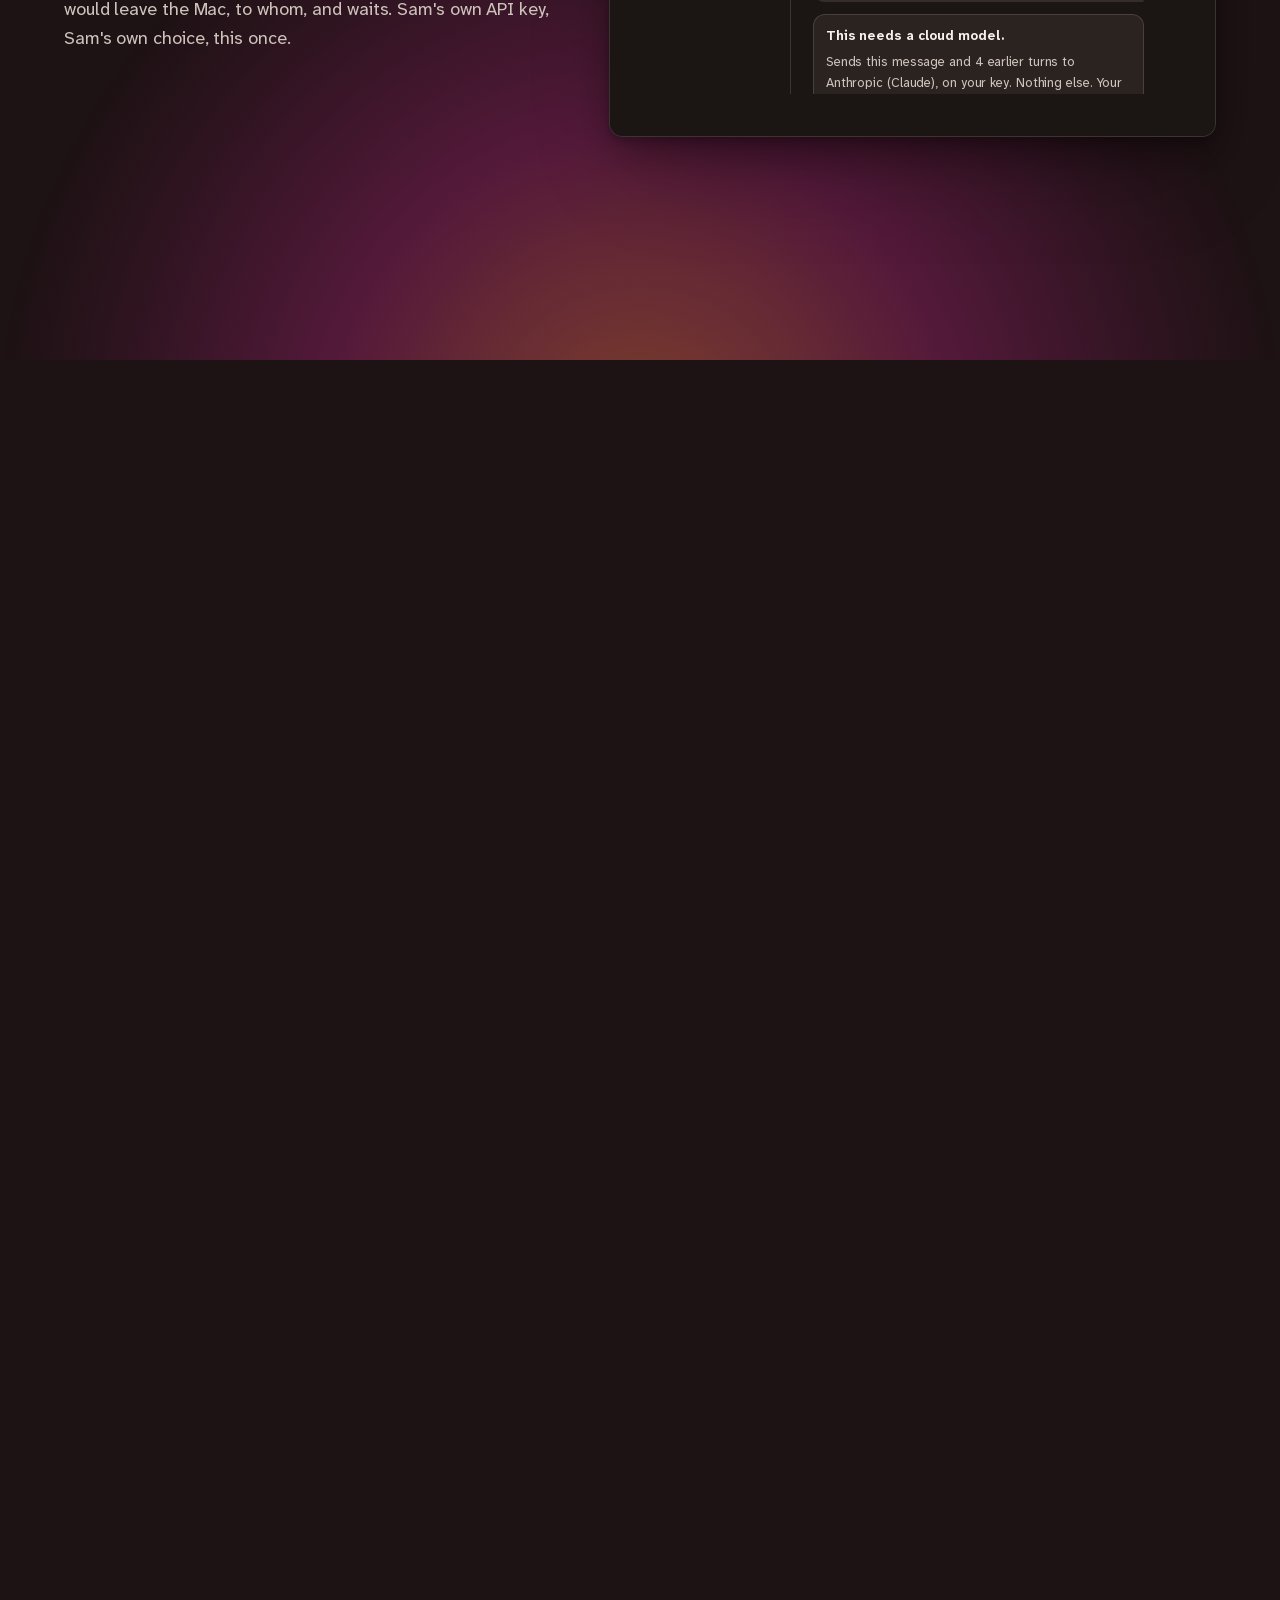
==== commit 1120e40a: "Five people at the top: Sam, Priya, Marcus, Frank and Dee The hero now carries a person picker; pick" ====
--- a/trueconvo-day/index.html
+++ b/trueconvo-day/index.html
@@ -17,295 +17,7 @@
 <meta name="robots" content="noindex">
 <link rel="icon" href="data:image/svg+xml,<svg xmlns='http://www.w3.org/2000/svg' viewBox='0 0 32 32'><rect width='32' height='32' rx='7' fill='%2315110f'/><circle cx='16' cy='16' r='7' fill='%23f37a4a'/></svg>">
 <link rel="stylesheet" href="vendor/scrollcraft.css">
-<style>
-  @font-face {
-    font-family: "Atkinson Hyperlegible Next";
-    font-style: normal; font-weight: 200 800; font-display: swap;
-    src: url(fonts/atkinson-hyperlegible-next-02.woff2) format("woff2");
-    unicode-range: U+0100-02BA, U+02BD-02C5, U+02C7-02CC, U+02CE-02D7, U+02DD-02FF, U+0304, U+0308, U+0329, U+1D00-1DBF, U+1E00-1E9F, U+1EF2-1EFF, U+2020, U+20A0-20AB, U+20AD-20C0, U+2113, U+2C60-2C7F, U+A720-A7FF;
-  }
-  @font-face {
-    font-family: "Atkinson Hyperlegible Next";
-    font-style: normal; font-weight: 200 800; font-display: swap;
-    src: url(fonts/atkinson-hyperlegible-next-03.woff2) format("woff2");
-    unicode-range: U+0000-00FF, U+0131, U+0152-0153, U+02BB-02BC, U+02C6, U+02DA, U+02DC, U+0304, U+0308, U+0329, U+2000-206F, U+20AC, U+2122, U+2191, U+2193, U+2212, U+2215, U+FEFF, U+FFFD;
-  }
-
-  /* Ember, mapped onto the engine's six roles. */
-  :root {
-    --sc-canvas:     #100c0b;
-    --sc-surface:    #221c1a;
-    --sc-ink:        #f7f2ee;
-    --sc-ink-soft:   #cec3bc;
-    --sc-accent:     #c8298b;
-    --sc-accent-ink: #ffffff;
-    --sc-font-display: "Atkinson Hyperlegible Next", -apple-system, BlinkMacSystemFont, "Segoe UI", sans-serif;
-    --sc-font-text:    "Atkinson Hyperlegible Next", -apple-system, BlinkMacSystemFont, "Segoe UI", sans-serif;
-    --sc-shadow-color: 15 40% 3%;
-
-    --coral: #f37a4a;
-    --amber: #f7b267;
-    --magenta: #c8298b;
-    --muted: #a8998f;
-    --line: rgba(247, 242, 238, 0.14);
-    --shell: #1b1614;
-    --shell-2: #2b2320;
-  }
-
-  body { background: var(--sc-canvas); }
-
-  .bar {
-    position: fixed; inset: 0 0 auto 0; z-index: var(--sc-z-chrome);
-    display: flex; justify-content: space-between; align-items: center; gap: var(--sc-4);
-    padding: var(--sc-4) var(--sc-gutter);
-    font-size: var(--sc-t-sm); color: var(--sc-ink);
-    background: linear-gradient(to bottom, rgba(16,12,11,0.9), rgba(16,12,11,0));
-  }
-  .bar b { font-weight: 700; letter-spacing: -0.01em; }
-  .bar .note { color: var(--amber); text-align: right; }
-
-  /* The signature move: the sun. One Ember glow that rises through the
-     morning, hangs high at midday, sets in the evening and is gone at night.
-     Each act positions it; --sc-p (0..1 inside the act) moves it. */
-  .sun {
-    position: absolute; left: 50%; width: 140vmax; height: 140vmax; translate: -50% 0;
-    pointer-events: none; z-index: 0; border-radius: 50%;
-    background: radial-gradient(closest-side, rgba(247,178,103,0.55), rgba(243,122,74,0.34) 30%, rgba(200,41,139,0.20) 55%, transparent 72%);
-  }
-  .sun--dawn    { top: calc(100% - 20vmax - var(--sc-p, 0) * 30vmax); opacity: calc(0.35 + var(--sc-p, 0) * 0.5); }
-  .sun--morning { top: calc(100% - 46vmax - var(--sc-p, 0) * 40vmax); opacity: 0.85; }
-  .sun--noon    { top: -90vmax; opacity: 0.9; }
-  .sun--evening { top: calc(10% + var(--sc-p, 0) * 70vmax); opacity: calc(0.9 - var(--sc-p, 0) * 0.5);
-                  background: radial-gradient(closest-side, rgba(243,122,74,0.5), rgba(200,41,139,0.36) 35%, rgba(200,41,139,0.12) 58%, transparent 72%); }
-  .sun--night   { top: 100%; opacity: 0; }
-
-  .time { font-variant-numeric: tabular-nums; color: var(--amber); font-size: var(--sc-t-sm); letter-spacing: 0.06em; margin: 0 0 var(--sc-3); }
-
-  /* --- dawn hero: five planes ------------------------------------------ */
-  .dawn { overflow: clip; }
-  .dawn > * { position: absolute; }
-  .dawn__sky { inset: -20% 0 0 0; z-index: 0; }
-  .dawn__sky .sun { top: calc(70% - var(--sc-p, 0) * 55vmax); opacity: calc(0.4 + var(--sc-p, 0) * 0.6); }
-  .dawn__hills { left: -5%; right: -5%; width: 110%; bottom: 18%; height: 46%; z-index: 1; }
-  .dawn__title { z-index: 2; left: 0; right: 0; top: 3%; text-align: center; padding-inline: var(--sc-gutter); }
-  .dawn__title h1 { margin: 0 auto; max-width: 12ch; font-size: clamp(3.4rem, 1.5rem + 9vw, 7.6rem); }
-  .dawn__desk { left: -5%; right: -5%; bottom: -4%; height: 34%; z-index: 3;
-    background: linear-gradient(to bottom, #2a211d, #15100e 70%); box-shadow: 0 -1px 0 rgba(247,178,103,0.35), 0 -30px 60px rgba(0,0,0,0.5); }
-  .dawn__mac { z-index: 4; left: 50%; bottom: 10%; translate: -50% 0; width: min(52vw, 54rem); }
-  .dawn__mac .mac { aspect-ratio: 16 / 9.5; }
-  .dawn__mist { left: -10%; right: -10%; bottom: -10%; height: 40%; z-index: 5; pointer-events: none;
-    background: linear-gradient(to top, rgba(16,12,11,0.95), rgba(247,178,103,0.06) 55%, transparent); }
-  .dawn__beat { z-index: 6; left: 0; right: 0; bottom: 5%; text-align: center; padding-inline: var(--sc-gutter); }
-  .dawn__beat .sc-body { margin-inline: auto; font-size: var(--sc-t-lg); color: var(--sc-ink); max-width: 44rem; }
-  .dawn__beat .sc-body--faint { margin-top: var(--sc-3); font-size: var(--sc-t-base); color: var(--amber); }
-  /* The spotlight: a soft light that follows the pointer across the dawn. */
-  .dawn::after { content: ""; position: absolute; inset: 0; z-index: 6; pointer-events: none;
-    background: radial-gradient(28rem circle at calc(var(--sc-mx, 0.5) * 100%) calc(var(--sc-my, 0.5) * 100%), rgba(247,178,103,0.10), transparent 70%); }
-
-  /* --- scene: words beside a screen ------------------------------------- */
-  .scene {
-    display: grid; grid-template-columns: minmax(0, 0.9fr) minmax(0, 1.1fr);
-    align-items: center; gap: var(--sc-7);
-    padding: 5.5rem var(--sc-gutter) var(--sc-6);
-  }
-  .scene--flip { grid-template-columns: minmax(0, 1.1fr) minmax(0, 0.9fr); }
-  .scene--flip .steps { order: 2; }
-  .steps { position: relative; z-index: 2; display: grid; }
-  .steps > * { grid-area: 1 / 1; }
-  .step h2 { font-size: var(--sc-t-2xl); margin: 0 0 var(--sc-4); }
-  .step p { margin: 0; }
-
-  /* A drawn Mac screen. Drawn, not screenshotted, so it can show the finished product. */
-  .mac {
-    position: relative; z-index: 1;
-    aspect-ratio: 16 / 10.5; border-radius: 14px;
-    background: var(--shell); border: 1px solid var(--line);
-    box-shadow: var(--sc-e3), var(--sc-edge);
-    overflow: hidden;
-  }
-  .mac__menubar {
-    height: 26px; display: flex; align-items: center; gap: 6px; padding-inline: 12px;
-    background: rgba(247,242,238,0.05); border-bottom: 1px solid var(--line);
-  }
-  .mac__menubar i { width: 9px; height: 9px; border-radius: 50%; background: #4a3f3a; }
-  .pane { position: absolute; inset: 26px 0 0 0; padding: 7% 8%; }
-  .screen { position: absolute; inset: 26px 0 0 0; }
-  .screen > * { position: absolute; inset: 0; }
-
-  .note__title { color: var(--sc-ink); font-size: var(--sc-t-lg); font-weight: 700; margin: 0 0 var(--sc-4); }
-  .note__line { color: var(--sc-ink-soft); font-size: var(--sc-t-base); margin: 0 0 var(--sc-2); }
-  .note__dictated { color: var(--sc-ink); font-size: var(--sc-t-base); margin: var(--sc-4) 0 0; }
-  .note__dictated::after {
-    content: ""; display: inline-block; width: 2px; height: 1.1em; margin-left: 2px;
-    vertical-align: -0.15em; background: var(--coral);
-  }
-  .note__fix { margin-top: var(--sc-4); font-size: var(--sc-t-xs); color: var(--amber); }
-  .note__fix s { color: var(--muted); }
-
-  .pill {
-    position: absolute; left: 50%; top: 40px; translate: -50% 0; z-index: 3;
-    display: flex; align-items: center; gap: 10px;
-    padding: 8px 14px; border-radius: 999px;
-    background: var(--shell-2); border: 1px solid rgba(243,122,74,0.55);
-    box-shadow: var(--sc-e2); color: var(--sc-ink); font-size: var(--sc-t-xs);
-    white-space: nowrap;
-  }
-  .wave { display: flex; gap: 3px; align-items: center; height: 14px; }
-  .wave i { width: 3px; border-radius: 2px; background: var(--coral); height: 40%; }
-  .wave i:nth-child(2) { height: 90%; } .wave i:nth-child(3) { height: 60%; }
-  .wave i:nth-child(4) { height: 100%; } .wave i:nth-child(5) { height: 50%; }
-
-  /* The Desk, drawn. */
-  .desk { background: var(--shell); display: grid; grid-template-columns: 26% 1fr; }
-  .desk__side { border-right: 1px solid var(--line); padding: 8% 7%; }
-  .desk__side b { display: block; color: var(--sc-ink); font-size: var(--sc-t-sm); margin-bottom: var(--sc-3); }
-  .desk__side span { display: block; color: var(--muted); font-size: var(--sc-t-xs); padding: 0.45em 0.6em; border-radius: 6px; margin-bottom: 3px; }
-  .desk__side span.on { background: rgba(200,41,139,0.18); color: var(--sc-ink); }
-  .desk__side small { display: block; color: var(--muted); font-size: 0.62rem; letter-spacing: 0.08em; text-transform: uppercase; margin: var(--sc-4) 0 var(--sc-2); }
-  .desk__chat { padding: 6% 6%; display: flex; flex-direction: column; gap: var(--sc-3); overflow: hidden; }
-  .msg { font-size: var(--sc-t-sm); line-height: 1.5; max-width: 36ch; margin: 0; }
-  .msg small { display: block; color: var(--muted); font-size: var(--sc-t-xs); margin-bottom: 4px; }
-  .msg--me { align-self: flex-end; background: #362c28; color: var(--sc-ink); padding: 0.7em 0.9em; border-radius: 12px 12px 2px 12px; }
-  .msg--ai { color: var(--sc-ink-soft); }
-  .msg--other { color: var(--sc-ink-soft); border-left: 2px solid var(--coral); padding-left: 0.8em; }
-  .msg mark { background: rgba(247,178,103,0.28); color: var(--sc-ink); border-radius: 3px; padding: 0 2px; }
-  .choices { display: flex; flex-wrap: wrap; gap: 6px; margin-top: 2px; }
-  .choices span {
-    font-size: var(--sc-t-xs); padding: 0.45em 0.9em; border-radius: 999px;
-    border: 1px solid var(--line); color: var(--sc-ink);
-  }
-  .choices span.go { background: var(--magenta); border-color: var(--magenta); color: #fff; }
-  .local {
-    align-self: flex-start; font-size: var(--sc-t-xs); color: var(--amber);
-    border: 1px solid rgba(247,178,103,0.4); border-radius: 999px; padding: 0.3em 0.8em;
-  }
-  .popover {
-    position: absolute; right: 7%; top: 30%; width: 46%; z-index: 2;
-    background: var(--shell-2); border: 1px solid var(--line); border-radius: 10px;
-    box-shadow: var(--sc-e3); padding: 0.9em 1em; font-size: var(--sc-t-xs); line-height: 1.5; color: var(--sc-ink-soft);
-  }
-  .popover b { display: block; color: var(--sc-ink); margin-bottom: 4px; }
-  .popover em { display: block; margin-top: 6px; color: var(--amber); font-style: normal; }
-
-  /* --- noon: the rail ---------------------------------------------------- */
-  .noon { overflow: hidden; }
-  .rail { display: flex; align-items: center; gap: var(--sc-6); padding: 6rem var(--sc-gutter) 4rem; width: max-content; position: relative; z-index: 2; }
-  .rail__lead { width: min(34rem, 72vw); flex: none; }
-  .rail__lead h2 { margin: 0 0 var(--sc-4); }
-  .card {
-    flex: none; width: min(22rem, 78vw); min-height: 19rem;
-    background: var(--shell); border: 1px solid var(--line); border-radius: 16px;
-    box-shadow: var(--sc-e2), var(--sc-edge); padding: 1.4rem; overflow: hidden;
-    display: flex; flex-direction: column; gap: 0.6rem;
-  }
-  .card h3 { margin: 0; font-size: var(--sc-t-lg); color: var(--sc-ink); }
-  .card p { margin: 0; color: var(--sc-ink-soft); font-size: var(--sc-t-sm); }
-  .card .row { display: flex; justify-content: space-between; gap: 1rem; font-size: var(--sc-t-sm); color: var(--sc-ink-soft); padding: 0.45em 0; border-top: 1px solid var(--line); }
-  .card .row b { color: var(--sc-ink); font-weight: 600; }
-  .card .row i { font-style: normal; color: var(--muted); font-size: var(--sc-t-xs); white-space: nowrap; }
-  .dot { display: inline-block; width: 8px; height: 8px; border-radius: 50%; margin-right: 6px; vertical-align: 1px; }
-  .grid { display: grid; grid-template-columns: repeat(14, 1fr); gap: 4px; margin-top: 0.4rem; }
-  .grid i { aspect-ratio: 1; border-radius: 2px; background: rgba(247,242,238,0.07); }
-  .grid i.l1 { background: rgba(243,122,74,0.35); } .grid i.l2 { background: rgba(243,122,74,0.7); } .grid i.l3 { background: var(--coral); }
-  .tick { display: flex; gap: 0.6rem; align-items: baseline; font-size: var(--sc-t-sm); color: var(--sc-ink-soft); padding: 0.3em 0; }
-  .tick::before { content: ""; width: 14px; height: 14px; border-radius: 4px; border: 1px solid var(--line); flex: none; translate: 0 2px; }
-  .tick.done { color: var(--muted); text-decoration: line-through; }
-  .tick.done::before { background: var(--coral); border-color: var(--coral); }
-  .card__foot { margin-top: auto; padding-top: 0.6rem; font-size: var(--sc-t-xs); color: var(--amber); }
-
-  /* --- evening: phone to Mac -------------------------------------------- */
-  .evening { padding: var(--sc-section) var(--sc-gutter); }
-  .evening .sc-wrap { display: grid; grid-template-columns: minmax(0, 1fr) minmax(0, 1fr); gap: var(--sc-8); align-items: center; }
-  .phone {
-    width: min(17rem, 70vw); aspect-ratio: 9 / 18.5; margin-inline: auto;
-    background: var(--shell); border: 1px solid var(--line); border-radius: 36px;
-    box-shadow: var(--sc-e3), var(--sc-edge); padding: 1.2rem 1rem; overflow: hidden;
-    display: flex; flex-direction: column; gap: 0.7rem; position: relative;
-  }
-  .phone::before { content: ""; width: 34%; height: 18px; border-radius: 999px; background: #000; margin: 0 auto 0.4rem; }
-  .phone .msg { font-size: var(--sc-t-xs); max-width: none; }
-  .keep {
-    margin-top: auto; background: var(--shell-2); border: 1px solid var(--line); border-radius: 12px; padding: 0.8em 0.9em;
-    font-size: var(--sc-t-xs); color: var(--sc-ink-soft);
-  }
-  .keep b { display: block; color: var(--sc-ink); margin-bottom: 4px; }
-  .keep .choices { margin-top: 8px; }
-  .spaces { display: flex; gap: 6px; margin-top: var(--sc-5); flex-wrap: wrap; }
-  .spaces span { font-size: var(--sc-t-xs); letter-spacing: 0.06em; text-transform: uppercase; padding: 0.4em 0.8em; border-radius: 999px; border: 1px solid var(--line); color: var(--muted); }
-  .spaces span.on { color: var(--sc-ink); border-color: rgba(243,122,74,0.6); }
-
-  /* --- night: the close -------------------------------------------------- */
-  .close { display: grid; place-items: center; text-align: center; padding-inline: var(--sc-gutter); }
-  .close__inner { position: relative; z-index: 2; max-width: 44rem; }
-  .close .sc-body { margin: var(--sc-5) auto 0; }
-  .stands { margin: var(--sc-7) auto 0; max-width: 40rem; text-align: left; border-top: 1px solid var(--line); padding-top: var(--sc-5); font-size: var(--sc-t-sm); color: var(--sc-ink-soft); }
-  .stands b { color: var(--sc-ink); font-weight: 600; }
-  .stands p { margin: 0 0 var(--sc-3); }
-  .foot { position: absolute; inset: auto 0 0 0; padding: var(--sc-5) var(--sc-gutter); color: var(--muted); font-size: var(--sc-t-xs); text-align: center; }
-  .foot a { color: var(--muted); }
-
-  /* --- the wall screen and the "yours" grid ------------------------------ */
-  .card--more { justify-content: center; border-style: dashed; }
-  .card--more h3 { font-size: var(--sc-t-xl); }
-  .wall {
-    position: relative; z-index: 1; aspect-ratio: 16 / 10; border-radius: 18px;
-    background: #0e0b0a; border: 1px solid var(--line); box-shadow: var(--sc-e3), var(--sc-edge);
-    padding: 4%; overflow: hidden;
-  }
-  .wall__grid { display: grid; grid-template-columns: repeat(4, 1fr); grid-auto-rows: 1fr; gap: 3%; height: 100%; }
-  .tile { background: var(--shell); border: 1px solid var(--line); border-radius: 12px; padding: 0.8em 0.9em; display: flex; flex-direction: column; gap: 0.15em; min-width: 0; }
-  .tile small { color: var(--muted); font-size: 0.62rem; letter-spacing: 0.08em; text-transform: uppercase; }
-  .tile b { color: var(--sc-ink); font-size: var(--sc-t-base); font-weight: 700; line-height: 1.2; }
-  .tile span { color: var(--sc-ink-soft); font-size: var(--sc-t-xs); }
-  .tile--big { grid-column: span 2; grid-row: span 2; }
-  .tile--big b { font-size: var(--sc-t-3xl); line-height: 1; margin: 0.1em 0; }
-  .tile--big .choices { margin-top: auto; }
-  .tile--wide { grid-column: span 2; }
-  .tile--net { border-color: rgba(247,178,103,0.5); }
-  .tile--net b { color: var(--amber); }
-  .yours h2 { margin: 0 0 var(--sc-6); }
-  .yours__grid { display: grid; grid-template-columns: repeat(3, 1fr); gap: var(--sc-5) var(--sc-6); max-width: 70rem; }
-  .yours__grid div { color: var(--sc-ink-soft); font-size: var(--sc-t-base); line-height: 1.55; padding-top: var(--sc-4); border-top: 1px solid var(--line); }
-  .yours__grid b { color: var(--sc-ink); display: block; margin-bottom: 0.2em; }
-  .msg em { font-style: normal; color: var(--sc-ink); }
-
-  /* --- phone widths: the screen goes on top, the words underneath -------- */
-  @media (max-width: 760px) {
-    .bar .note { font-size: var(--sc-t-xs); }
-    .bar .note::before { content: "Not out yet"; }
-    .bar .note span { display: none; }
-    .scene, .scene--flip { grid-template-columns: 1fr; grid-template-rows: auto 1fr; gap: var(--sc-5); align-content: start; padding-top: 4.5rem; }
-    .scene--flip .steps { order: 0; }
-    .mac { order: -1; aspect-ratio: 4 / 3.9; }
-    .pane { padding: 8% 7%; }
-    .pane.note { padding-top: 16%; }
-    .pill { top: 34px; }
-    .desk { grid-template-columns: 1fr; }
-    .desk__side { display: none; }
-    .desk__chat { padding: 7% 6%; gap: var(--sc-3); }
-    .msg { font-size: var(--sc-t-xs); }
-    .popover { width: 70%; top: 36%; }
-    .step h2 { font-size: var(--sc-t-xl); }
-    .rail { padding-top: 5rem; gap: var(--sc-5); }
-    .evening .sc-wrap { grid-template-columns: 1fr; gap: var(--sc-6); }
-    .phone { width: min(15rem, 68vw); }
-    .sun { width: 170vmax; height: 170vmax; }
-    .wall { order: -1; aspect-ratio: 4 / 4.6; padding: 3%; }
-    .wall__grid { grid-template-columns: repeat(2, 1fr); gap: 2.5%; }
-    .tile { padding: 0.6em 0.7em; }
-    .tile--big b { font-size: var(--sc-t-2xl); }
-    .tile--big { grid-row: span 1; }
-    .tile--big .choices { display: none; }
-    .yours__grid { grid-template-columns: 1fr; }
-    .dawn__title { top: 6%; }
-    .dawn__title h1 { max-width: 9ch; }
-    .dawn__mac { width: 90vw; bottom: 16%; }
-    .dawn__mac .mac { aspect-ratio: 4 / 3; }
-    .dawn__desk { height: 30%; }
-    .dawn__beat { bottom: 4%; }
-    .dawn__beat .sc-body { font-size: var(--sc-t-base); }
-  }
-</style>
+<link rel="stylesheet" href="day.css">
 </head>
 <body>
 
@@ -333,6 +45,13 @@
       <div class="dawn__title" data-sc-parallax="-1.8">
         <p class="time" data-sc-cue="0 0.5 0 0.3">6:58 AM</p>
         <h1 class="sc-display sc-display--xl" data-sc-cue="0 0.6 0 0.3" data-sc-kinetic="lines">A day with True&nbsp;Convo</h1>
+        <nav class="who" aria-label="Pick a person" data-sc-cue="0 0.6 0 0.3">
+          <a href="index.html" aria-current="page">Sam<small>a Tuesday at home</small></a>
+          <a href="priya.html">Priya<small>a following, no income from it</small></a>
+          <a href="marcus.html">Marcus<small>a cause, 400 followers</small></a>
+          <a href="frank.html">Frank<small>a small shop, staying afloat</small></a>
+          <a href="dee.html">Dee<small>an idea from a video</small></a>
+        </nav>
       </div>
       <div class="dawn__desk" data-sc-parallax="1.2" aria-hidden="true"></div>
       <div class="dawn__mac" data-sc-parallax="-1.6">
--- a/trueconvo-day/day.css
+++ b/trueconvo-day/day.css
@@ -0,0 +1,306 @@
+/* "A day with True Convo": shared styles for every person's day.
+   Tokens map True Convo's Ember brand onto the scroll-craft engine. */
+@font-face {
+    font-family: "Atkinson Hyperlegible Next";
+    font-style: normal; font-weight: 200 800; font-display: swap;
+    src: url(fonts/atkinson-hyperlegible-next-02.woff2) format("woff2");
+    unicode-range: U+0100-02BA, U+02BD-02C5, U+02C7-02CC, U+02CE-02D7, U+02DD-02FF, U+0304, U+0308, U+0329, U+1D00-1DBF, U+1E00-1E9F, U+1EF2-1EFF, U+2020, U+20A0-20AB, U+20AD-20C0, U+2113, U+2C60-2C7F, U+A720-A7FF;
+  }
+  @font-face {
+    font-family: "Atkinson Hyperlegible Next";
+    font-style: normal; font-weight: 200 800; font-display: swap;
+    src: url(fonts/atkinson-hyperlegible-next-03.woff2) format("woff2");
+    unicode-range: U+0000-00FF, U+0131, U+0152-0153, U+02BB-02BC, U+02C6, U+02DA, U+02DC, U+0304, U+0308, U+0329, U+2000-206F, U+20AC, U+2122, U+2191, U+2193, U+2212, U+2215, U+FEFF, U+FFFD;
+  }
+
+  /* Ember, mapped onto the engine's six roles. */
+  :root {
+    --sc-canvas:     #100c0b;
+    --sc-surface:    #221c1a;
+    --sc-ink:        #f7f2ee;
+    --sc-ink-soft:   #cec3bc;
+    --sc-accent:     #c8298b;
+    --sc-accent-ink: #ffffff;
+    --sc-font-display: "Atkinson Hyperlegible Next", -apple-system, BlinkMacSystemFont, "Segoe UI", sans-serif;
+    --sc-font-text:    "Atkinson Hyperlegible Next", -apple-system, BlinkMacSystemFont, "Segoe UI", sans-serif;
+    --sc-shadow-color: 15 40% 3%;
+
+    --coral: #f37a4a;
+    --amber: #f7b267;
+    --magenta: #c8298b;
+    --muted: #a8998f;
+    --line: rgba(247, 242, 238, 0.14);
+    --shell: #1b1614;
+    --shell-2: #2b2320;
+  }
+
+  body { background: var(--sc-canvas); }
+
+  .bar {
+    position: fixed; inset: 0 0 auto 0; z-index: var(--sc-z-chrome);
+    display: flex; justify-content: space-between; align-items: center; gap: var(--sc-4);
+    padding: var(--sc-4) var(--sc-gutter);
+    font-size: var(--sc-t-sm); color: var(--sc-ink);
+    background: linear-gradient(to bottom, rgba(16,12,11,0.9), rgba(16,12,11,0));
+  }
+  .bar b { font-weight: 700; letter-spacing: -0.01em; }
+  .bar .note { color: var(--amber); text-align: right; }
+
+  /* The signature move: the sun. One Ember glow that rises through the
+     morning, hangs high at midday, sets in the evening and is gone at night.
+     Each act positions it; --sc-p (0..1 inside the act) moves it. */
+  .sun {
+    position: absolute; left: 50%; width: 140vmax; height: 140vmax; translate: -50% 0;
+    pointer-events: none; z-index: 0; border-radius: 50%;
+    background: radial-gradient(closest-side, rgba(247,178,103,0.55), rgba(243,122,74,0.34) 30%, rgba(200,41,139,0.20) 55%, transparent 72%);
+  }
+  .sun--dawn    { top: calc(100% - 20vmax - var(--sc-p, 0) * 30vmax); opacity: calc(0.35 + var(--sc-p, 0) * 0.5); }
+  .sun--morning { top: calc(100% - 46vmax - var(--sc-p, 0) * 40vmax); opacity: 0.85; }
+  .sun--noon    { top: -90vmax; opacity: 0.9; }
+  .sun--evening { top: calc(10% + var(--sc-p, 0) * 70vmax); opacity: calc(0.9 - var(--sc-p, 0) * 0.5);
+                  background: radial-gradient(closest-side, rgba(243,122,74,0.5), rgba(200,41,139,0.36) 35%, rgba(200,41,139,0.12) 58%, transparent 72%); }
+  .sun--night   { top: 100%; opacity: 0; }
+
+  .time { font-variant-numeric: tabular-nums; color: var(--amber); font-size: var(--sc-t-sm); letter-spacing: 0.06em; margin: 0 0 var(--sc-3); }
+
+  /* --- dawn hero: five planes ------------------------------------------ */
+  .dawn { overflow: clip; }
+  .dawn > * { position: absolute; }
+  .dawn__sky { inset: -20% 0 0 0; z-index: 0; }
+  .dawn__sky .sun { top: calc(70% - var(--sc-p, 0) * 55vmax); opacity: calc(0.4 + var(--sc-p, 0) * 0.6); }
+  .dawn__hills { left: -5%; right: -5%; width: 110%; bottom: 18%; height: 46%; z-index: 1; }
+  .dawn__title { z-index: 2; left: 0; right: 0; top: 3%; text-align: center; padding-inline: var(--sc-gutter); }
+  .dawn__title h1 { margin: 0 auto; max-width: 12ch; font-size: clamp(3.4rem, 1.5rem + 9vw, 7.6rem); }
+  .dawn__desk { left: -5%; right: -5%; bottom: -4%; height: 34%; z-index: 3;
+    background: linear-gradient(to bottom, #2a211d, #15100e 70%); box-shadow: 0 -1px 0 rgba(247,178,103,0.35), 0 -30px 60px rgba(0,0,0,0.5); }
+  .dawn__mac { z-index: 4; left: 50%; bottom: 10%; translate: -50% 0; width: min(52vw, 54rem); }
+  .dawn__mac .mac { aspect-ratio: 16 / 9.5; }
+  .dawn__mist { left: -10%; right: -10%; bottom: -10%; height: 40%; z-index: 5; pointer-events: none;
+    background: linear-gradient(to top, rgba(16,12,11,0.95), rgba(247,178,103,0.06) 55%, transparent); }
+  .dawn__beat { z-index: 6; left: 0; right: 0; bottom: 5%; text-align: center; padding-inline: var(--sc-gutter); }
+  .dawn__beat .sc-body { margin-inline: auto; font-size: var(--sc-t-lg); color: var(--sc-ink); max-width: 44rem; }
+  .dawn__beat .sc-body--faint { margin-top: var(--sc-3); font-size: var(--sc-t-base); color: var(--amber); }
+  /* The spotlight: a soft light that follows the pointer across the dawn. */
+  .dawn::after { content: ""; position: absolute; inset: 0; z-index: 6; pointer-events: none;
+    background: radial-gradient(28rem circle at calc(var(--sc-mx, 0.5) * 100%) calc(var(--sc-my, 0.5) * 100%), rgba(247,178,103,0.10), transparent 70%); }
+
+  /* --- scene: words beside a screen ------------------------------------- */
+  .scene {
+    display: grid; grid-template-columns: minmax(0, 0.9fr) minmax(0, 1.1fr);
+    align-items: center; gap: var(--sc-7);
+    padding: 5.5rem var(--sc-gutter) var(--sc-6);
+  }
+  .scene--flip { grid-template-columns: minmax(0, 1.1fr) minmax(0, 0.9fr); }
+  .scene--flip .steps { order: 2; }
+  .steps { position: relative; z-index: 2; display: grid; }
+  .steps > * { grid-area: 1 / 1; }
+  .step h2 { font-size: var(--sc-t-2xl); margin: 0 0 var(--sc-4); }
+  .step p { margin: 0; }
+
+  /* A drawn Mac screen. Drawn, not screenshotted, so it can show the finished product. */
+  .mac {
+    position: relative; z-index: 1;
+    aspect-ratio: 16 / 10.5; border-radius: 14px;
+    background: var(--shell); border: 1px solid var(--line);
+    box-shadow: var(--sc-e3), var(--sc-edge);
+    overflow: hidden;
+  }
+  .mac__menubar {
+    height: 26px; display: flex; align-items: center; gap: 6px; padding-inline: 12px;
+    background: rgba(247,242,238,0.05); border-bottom: 1px solid var(--line);
+  }
+  .mac__menubar i { width: 9px; height: 9px; border-radius: 50%; background: #4a3f3a; }
+  .pane { position: absolute; inset: 26px 0 0 0; padding: 7% 8%; }
+  .screen { position: absolute; inset: 26px 0 0 0; }
+  .screen > * { position: absolute; inset: 0; }
+
+  .note__title { color: var(--sc-ink); font-size: var(--sc-t-lg); font-weight: 700; margin: 0 0 var(--sc-4); }
+  .note__line { color: var(--sc-ink-soft); font-size: var(--sc-t-base); margin: 0 0 var(--sc-2); }
+  .note__dictated { color: var(--sc-ink); font-size: var(--sc-t-base); margin: var(--sc-4) 0 0; }
+  .note__dictated::after {
+    content: ""; display: inline-block; width: 2px; height: 1.1em; margin-left: 2px;
+    vertical-align: -0.15em; background: var(--coral);
+  }
+  .note__fix { margin-top: var(--sc-4); font-size: var(--sc-t-xs); color: var(--amber); }
+  .note__fix s { color: var(--muted); }
+
+  .pill {
+    position: absolute; left: 50%; top: 40px; translate: -50% 0; z-index: 3;
+    display: flex; align-items: center; gap: 10px;
+    padding: 8px 14px; border-radius: 999px;
+    background: var(--shell-2); border: 1px solid rgba(243,122,74,0.55);
+    box-shadow: var(--sc-e2); color: var(--sc-ink); font-size: var(--sc-t-xs);
+    white-space: nowrap;
+  }
+  .wave { display: flex; gap: 3px; align-items: center; height: 14px; }
+  .wave i { width: 3px; border-radius: 2px; background: var(--coral); height: 40%; }
+  .wave i:nth-child(2) { height: 90%; } .wave i:nth-child(3) { height: 60%; }
+  .wave i:nth-child(4) { height: 100%; } .wave i:nth-child(5) { height: 50%; }
+
+  /* The Desk, drawn. */
+  .desk { background: var(--shell); display: grid; grid-template-columns: 26% 1fr; }
+  .desk__side { border-right: 1px solid var(--line); padding: 8% 7%; }
+  .desk__side b { display: block; color: var(--sc-ink); font-size: var(--sc-t-sm); margin-bottom: var(--sc-3); }
+  .desk__side span { display: block; color: var(--muted); font-size: var(--sc-t-xs); padding: 0.45em 0.6em; border-radius: 6px; margin-bottom: 3px; }
+  .desk__side span.on { background: rgba(200,41,139,0.18); color: var(--sc-ink); }
+  .desk__side small { display: block; color: var(--muted); font-size: 0.62rem; letter-spacing: 0.08em; text-transform: uppercase; margin: var(--sc-4) 0 var(--sc-2); }
+  .desk__chat { padding: 6% 6%; display: flex; flex-direction: column; gap: var(--sc-3); overflow: hidden; }
+  .msg { font-size: var(--sc-t-sm); line-height: 1.5; max-width: 36ch; margin: 0; }
+  .msg small { display: block; color: var(--muted); font-size: var(--sc-t-xs); margin-bottom: 4px; }
+  .msg--me { align-self: flex-end; background: #362c28; color: var(--sc-ink); padding: 0.7em 0.9em; border-radius: 12px 12px 2px 12px; }
+  .msg--ai { color: var(--sc-ink-soft); }
+  .msg--other { color: var(--sc-ink-soft); border-left: 2px solid var(--coral); padding-left: 0.8em; }
+  .msg mark { background: rgba(247,178,103,0.28); color: var(--sc-ink); border-radius: 3px; padding: 0 2px; }
+  .choices { display: flex; flex-wrap: wrap; gap: 6px; margin-top: 2px; }
+  .choices span {
+    font-size: var(--sc-t-xs); padding: 0.45em 0.9em; border-radius: 999px;
+    border: 1px solid var(--line); color: var(--sc-ink);
+  }
+  .choices span.go { background: var(--magenta); border-color: var(--magenta); color: #fff; }
+  .local {
+    align-self: flex-start; font-size: var(--sc-t-xs); color: var(--amber);
+    border: 1px solid rgba(247,178,103,0.4); border-radius: 999px; padding: 0.3em 0.8em;
+  }
+  .popover {
+    position: absolute; right: 7%; top: 30%; width: 46%; z-index: 2;
+    background: var(--shell-2); border: 1px solid var(--line); border-radius: 10px;
+    box-shadow: var(--sc-e3); padding: 0.9em 1em; font-size: var(--sc-t-xs); line-height: 1.5; color: var(--sc-ink-soft);
+  }
+  .popover b { display: block; color: var(--sc-ink); margin-bottom: 4px; }
+  .popover em { display: block; margin-top: 6px; color: var(--amber); font-style: normal; }
+
+  /* --- noon: the rail ---------------------------------------------------- */
+  .noon { overflow: hidden; }
+  .rail { display: flex; align-items: center; gap: var(--sc-6); padding: 6rem var(--sc-gutter) 4rem; width: max-content; position: relative; z-index: 2; }
+  .rail__lead { width: min(34rem, 72vw); flex: none; }
+  .rail__lead h2 { margin: 0 0 var(--sc-4); }
+  .card {
+    flex: none; width: min(22rem, 78vw); min-height: 19rem;
+    background: var(--shell); border: 1px solid var(--line); border-radius: 16px;
+    box-shadow: var(--sc-e2), var(--sc-edge); padding: 1.4rem; overflow: hidden;
+    display: flex; flex-direction: column; gap: 0.6rem;
+  }
+  .card h3 { margin: 0; font-size: var(--sc-t-lg); color: var(--sc-ink); }
+  .card p { margin: 0; color: var(--sc-ink-soft); font-size: var(--sc-t-sm); }
+  .card .row { display: flex; justify-content: space-between; gap: 1rem; font-size: var(--sc-t-sm); color: var(--sc-ink-soft); padding: 0.45em 0; border-top: 1px solid var(--line); }
+  .card .row b { color: var(--sc-ink); font-weight: 600; }
+  .card .row i { font-style: normal; color: var(--muted); font-size: var(--sc-t-xs); white-space: nowrap; }
+  .dot { display: inline-block; width: 8px; height: 8px; border-radius: 50%; margin-right: 6px; vertical-align: 1px; }
+  .grid { display: grid; grid-template-columns: repeat(14, 1fr); gap: 4px; margin-top: 0.4rem; }
+  .grid i { aspect-ratio: 1; border-radius: 2px; background: rgba(247,242,238,0.07); }
+  .grid i.l1 { background: rgba(243,122,74,0.35); } .grid i.l2 { background: rgba(243,122,74,0.7); } .grid i.l3 { background: var(--coral); }
+  .tick { display: flex; gap: 0.6rem; align-items: baseline; font-size: var(--sc-t-sm); color: var(--sc-ink-soft); padding: 0.3em 0; }
+  .tick::before { content: ""; width: 14px; height: 14px; border-radius: 4px; border: 1px solid var(--line); flex: none; translate: 0 2px; }
+  .tick.done { color: var(--muted); text-decoration: line-through; }
+  .tick.done::before { background: var(--coral); border-color: var(--coral); }
+  .card__foot { margin-top: auto; padding-top: 0.6rem; font-size: var(--sc-t-xs); color: var(--amber); }
+
+  /* --- evening: phone to Mac -------------------------------------------- */
+  .evening { padding: var(--sc-section) var(--sc-gutter); }
+  .evening .sc-wrap { display: grid; grid-template-columns: minmax(0, 1fr) minmax(0, 1fr); gap: var(--sc-8); align-items: center; }
+  .phone {
+    width: min(17rem, 70vw); aspect-ratio: 9 / 18.5; margin-inline: auto;
+    background: var(--shell); border: 1px solid var(--line); border-radius: 36px;
+    box-shadow: var(--sc-e3), var(--sc-edge); padding: 1.2rem 1rem; overflow: hidden;
+    display: flex; flex-direction: column; gap: 0.7rem; position: relative;
+  }
+  .phone::before { content: ""; width: 34%; height: 18px; border-radius: 999px; background: #000; margin: 0 auto 0.4rem; }
+  .phone .msg { font-size: var(--sc-t-xs); max-width: none; }
+  .keep {
+    margin-top: auto; background: var(--shell-2); border: 1px solid var(--line); border-radius: 12px; padding: 0.8em 0.9em;
+    font-size: var(--sc-t-xs); color: var(--sc-ink-soft);
+  }
+  .keep b { display: block; color: var(--sc-ink); margin-bottom: 4px; }
+  .keep .choices { margin-top: 8px; }
+  .spaces { display: flex; gap: 6px; margin-top: var(--sc-5); flex-wrap: wrap; }
+  .spaces span { font-size: var(--sc-t-xs); letter-spacing: 0.06em; text-transform: uppercase; padding: 0.4em 0.8em; border-radius: 999px; border: 1px solid var(--line); color: var(--muted); }
+  .spaces span.on { color: var(--sc-ink); border-color: rgba(243,122,74,0.6); }
+
+  /* --- night: the close -------------------------------------------------- */
+  .close { display: grid; place-items: center; text-align: center; padding-inline: var(--sc-gutter); }
+  .close__inner { position: relative; z-index: 2; max-width: 44rem; }
+  .close .sc-body { margin: var(--sc-5) auto 0; }
+  .stands { margin: var(--sc-7) auto 0; max-width: 40rem; text-align: left; border-top: 1px solid var(--line); padding-top: var(--sc-5); font-size: var(--sc-t-sm); color: var(--sc-ink-soft); }
+  .stands b { color: var(--sc-ink); font-weight: 600; }
+  .stands p { margin: 0 0 var(--sc-3); }
+  .foot { position: absolute; inset: auto 0 0 0; padding: var(--sc-5) var(--sc-gutter); color: var(--muted); font-size: var(--sc-t-xs); text-align: center; }
+  .foot a { color: var(--muted); }
+
+  /* --- the wall screen and the "yours" grid ------------------------------ */
+  .card--more { justify-content: center; border-style: dashed; }
+  .card--more h3 { font-size: var(--sc-t-xl); }
+  .wall {
+    position: relative; z-index: 1; aspect-ratio: 16 / 10; border-radius: 18px;
+    background: #0e0b0a; border: 1px solid var(--line); box-shadow: var(--sc-e3), var(--sc-edge);
+    padding: 4%; overflow: hidden;
+  }
+  .wall__grid { display: grid; grid-template-columns: repeat(4, 1fr); grid-auto-rows: 1fr; gap: 3%; height: 100%; }
+  .tile { background: var(--shell); border: 1px solid var(--line); border-radius: 12px; padding: 0.8em 0.9em; display: flex; flex-direction: column; gap: 0.15em; min-width: 0; }
+  .tile small { color: var(--muted); font-size: 0.62rem; letter-spacing: 0.08em; text-transform: uppercase; }
+  .tile b { color: var(--sc-ink); font-size: var(--sc-t-base); font-weight: 700; line-height: 1.2; }
+  .tile span { color: var(--sc-ink-soft); font-size: var(--sc-t-xs); }
+  .tile--big { grid-column: span 2; grid-row: span 2; }
+  .tile--big b { font-size: var(--sc-t-3xl); line-height: 1; margin: 0.1em 0; }
+  .tile--big .choices { margin-top: auto; }
+  .tile--wide { grid-column: span 2; }
+  .tile--net { border-color: rgba(247,178,103,0.5); }
+  .tile--net b { color: var(--amber); }
+  .yours h2 { margin: 0 0 var(--sc-6); }
+  .yours__grid { display: grid; grid-template-columns: repeat(3, 1fr); gap: var(--sc-5) var(--sc-6); max-width: 70rem; }
+  .yours__grid div { color: var(--sc-ink-soft); font-size: var(--sc-t-base); line-height: 1.55; padding-top: var(--sc-4); border-top: 1px solid var(--line); }
+  .yours__grid b { color: var(--sc-ink); display: block; margin-bottom: 0.2em; }
+  .msg em { font-style: normal; color: var(--sc-ink); }
+
+  /* --- phone widths: the screen goes on top, the words underneath -------- */
+  @media (max-width: 760px) {
+    .bar .note { font-size: var(--sc-t-xs); }
+    .bar .note::before { content: "Not out yet"; }
+    .bar .note span { display: none; }
+    .scene, .scene--flip { grid-template-columns: 1fr; grid-template-rows: auto 1fr; gap: var(--sc-5); align-content: start; padding-top: 4.5rem; }
+    .scene--flip .steps { order: 0; }
+    .mac { order: -1; aspect-ratio: 4 / 3.9; }
+    .pane { padding: 8% 7%; }
+    .pane.note { padding-top: 16%; }
+    .pill { top: 34px; }
+    .desk { grid-template-columns: 1fr; }
+    .desk__side { display: none; }
+    .desk__chat { padding: 7% 6%; gap: var(--sc-3); }
+    .msg { font-size: var(--sc-t-xs); }
+    .popover { width: 70%; top: 36%; }
+    .step h2 { font-size: var(--sc-t-xl); }
+    .rail { padding-top: 5rem; gap: var(--sc-5); }
+    .evening .sc-wrap { grid-template-columns: 1fr; gap: var(--sc-6); }
+    .phone { width: min(15rem, 68vw); }
+    .sun { width: 170vmax; height: 170vmax; }
+    .wall { order: -1; aspect-ratio: 4 / 4.6; padding: 3%; }
+    .wall__grid { grid-template-columns: repeat(2, 1fr); gap: 2.5%; }
+    .tile { padding: 0.6em 0.7em; }
+    .tile--big b { font-size: var(--sc-t-2xl); }
+    .tile--big { grid-row: span 1; }
+    .tile--big .choices { display: none; }
+    .yours__grid { grid-template-columns: 1fr; }
+    .dawn__title { top: 6%; }
+    .dawn__title h1 { max-width: 9ch; }
+    .dawn__mac { width: 90vw; bottom: 16%; }
+    .dawn__mac .mac { aspect-ratio: 4 / 3; }
+    .dawn__desk { height: 30%; }
+    .dawn__beat { bottom: 4%; }
+    .dawn__beat .sc-body { font-size: var(--sc-t-base); }
+  }
+
+/* --- the person picker in the hero ---------------------------------------- */
+.who { display: flex; flex-wrap: wrap; justify-content: center; gap: 8px; margin: 0 0 var(--sc-5); position: relative; z-index: 7; }
+.who a { display: inline-flex; flex-direction: column; align-items: flex-start; gap: 1px; text-decoration: none;
+  padding: 0.55em 0.95em; border-radius: 14px; border: 1px solid var(--line); background: rgba(27,22,20,0.72);
+  color: var(--sc-ink); font-size: var(--sc-t-sm); line-height: 1.25; backdrop-filter: blur(6px); transition: border-color var(--sc-d-base) var(--sc-ease-out); }
+.who a small { color: var(--muted); font-size: var(--sc-t-xs); }
+.who a:hover { border-color: rgba(243,122,74,0.6); }
+.who a[aria-current="page"] { border-color: var(--coral); background: rgba(200,41,139,0.18); }
+.who a[aria-current="page"] small { color: var(--amber); }
+.dawn__title .who { margin-top: var(--sc-4); }
+@media (max-width: 760px) {
+  .who { gap: 5px; margin-bottom: var(--sc-3); }
+  .who a { padding: 0.4em 0.7em; font-size: var(--sc-t-xs); border-radius: 999px; }
+  .who a small { display: none; }
+  .dawn__mac { bottom: 12%; }
+}
